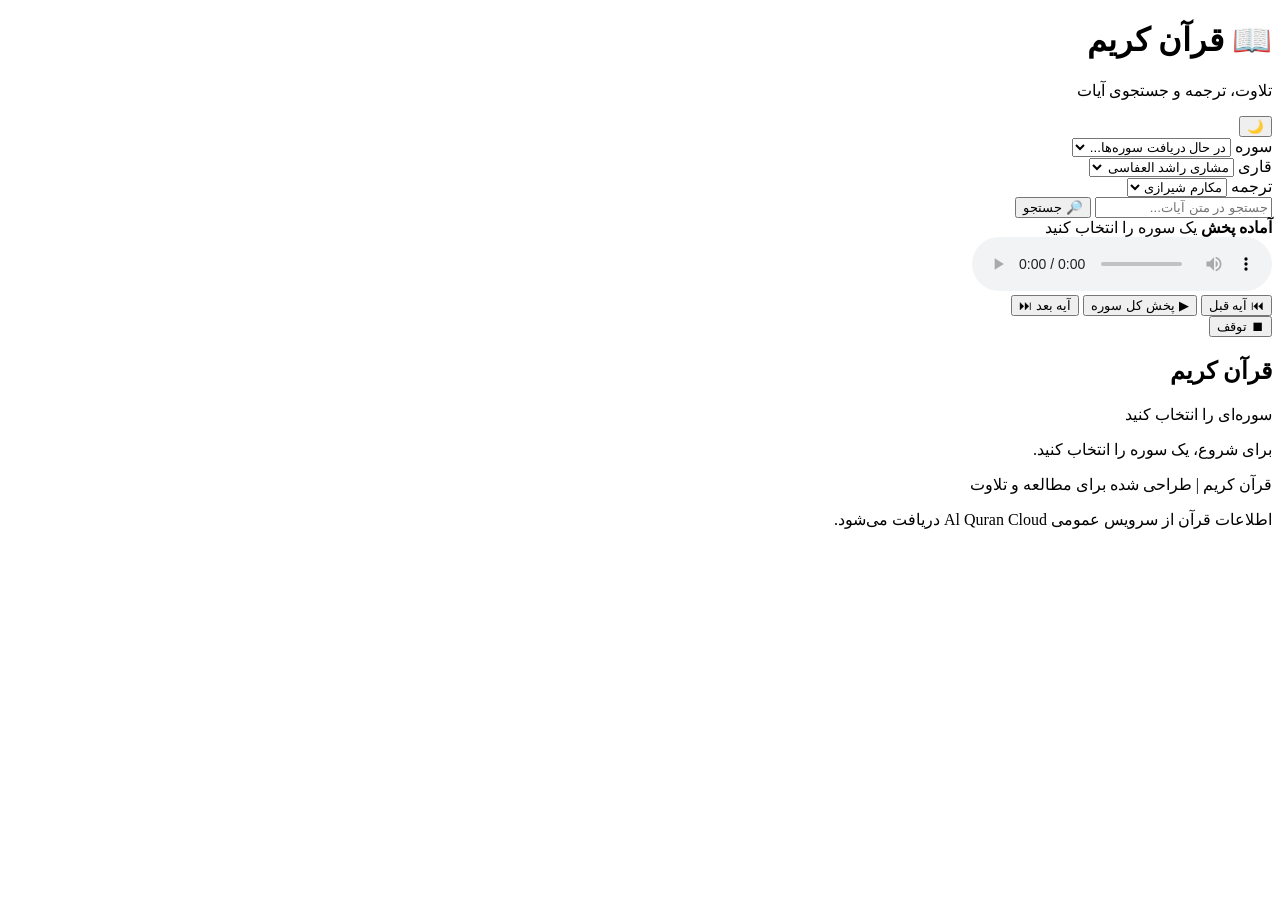
==== index.html @ 5c167fa2 "Update index.html" ====
<!DOCTYPE html>
<html lang="fa" dir="rtl">
<head>
    <meta charset="UTF-8">
    <meta name="viewport" content="width=device-width, initial-scale=1.0">

    <title>قرآن کریم | تلاوت و ترجمه</title>

    <link rel="stylesheet" href="style.css">
</head>

<body>

<header class="header">
    <div>
        <h1>📖 قرآن کریم</h1>
        <p>تلاوت، ترجمه و جستجوی آیات</p>
    </div>

    <button id="darkModeBtn" class="icon-btn">🌙</button>
</header>

<main class="container">

    <section class="controls">

        <div class="control">
            <label for="surahSelect">سوره</label>
            <select id="surahSelect">
                <option value="">در حال دریافت سوره‌ها...</option>
            </select>
        </div>

        <div class="control">
            <label for="reciterSelect">قاری</label>
            <select id="reciterSelect">

                <option value="ar.alafasy">
                    مشاری راشد العفاسی
                </option>

                <option value="ar.abdulbasitmurattal">
                    عبدالباسط عبدالصمد
                </option>

                <option value="ar.husary">
                    محمود خلیل الحصری
                </option>

                <option value="ar.minshawi">
                    محمد صدیق المنشاوی
                </option>

                <option value="ar.muhammadayyoub">
                    محمد ایوب
                </option>

                <option value="ar.mahermuaiqly">
                    ماهر المعيقلي
                </option>

                <option value="ar.saadsheqam">
                    سعد الغامدی
                </option>

                <option value="ar.abdurrahmaansudais">
                    عبدالرحمن السدیس
                </option>

                <option value="ar.yasserdossary">
                    یاسر الدوسری
                </option>

            </select>
        </div>

        <div class="control">
            <label for="translationSelect">ترجمه</label>

            <select id="translationSelect">

                <option value="fa.makarem">
                    مکارم شیرازی
                </option>

                <option value="fa.fooladvand">
                    فولادوند
                </option>

                <option value="fa.ansarian">
                    انصاریان
                </option>

                <option value="fa.ayati">
                    آیتی
                </option>

            </select>
        </div>

    </section>


    <section class="search-box">

        <input
            id="searchInput"
            type="search"
            placeholder="جستجو در متن آیات..."
        >

        <button id="searchBtn">
            🔎 جستجو
        </button>

    </section>


    <section class="player">

        <div class="player-info">
            <strong id="playerTitle">
                آماده پخش
            </strong>

            <span id="playerStatus">
                یک سوره را انتخاب کنید
            </span>
        </div>

        <audio id="audioPlayer" controls preload="none"></audio>

        <div class="player-buttons">

            <button id="prevBtn">
                ⏮ آیه قبل
            </button>

            <button id="playSurahBtn" class="main-btn">
                ▶ پخش کل سوره
            </button>

            <button id="nextBtn">
                آیه بعد ⏭
            </button>

        </div>

        <button id="stopBtn" class="stop-btn">
            ⏹ توقف
        </button>

    </section>


    <section class="surah-header">

        <h2 id="surahName">
            قرآن کریم
        </h2>

        <p id="surahInfo">
            سوره‌ای را انتخاب کنید
        </p>

    </section>


    <section id="ayahContainer" class="ayah-container">

        <div class="loading">
            برای شروع، یک سوره را انتخاب کنید.
        </div>

    </section>

</main>


<footer>

    <p>
        قرآن کریم | طراحی شده برای مطالعه و تلاوت
    </p>

    <p class="small">
        اطلاعات قرآن از سرویس عمومی Al Quran Cloud دریافت می‌شود.
    </p>

</footer>


<script src="script.js"></script>

</body>
</html>
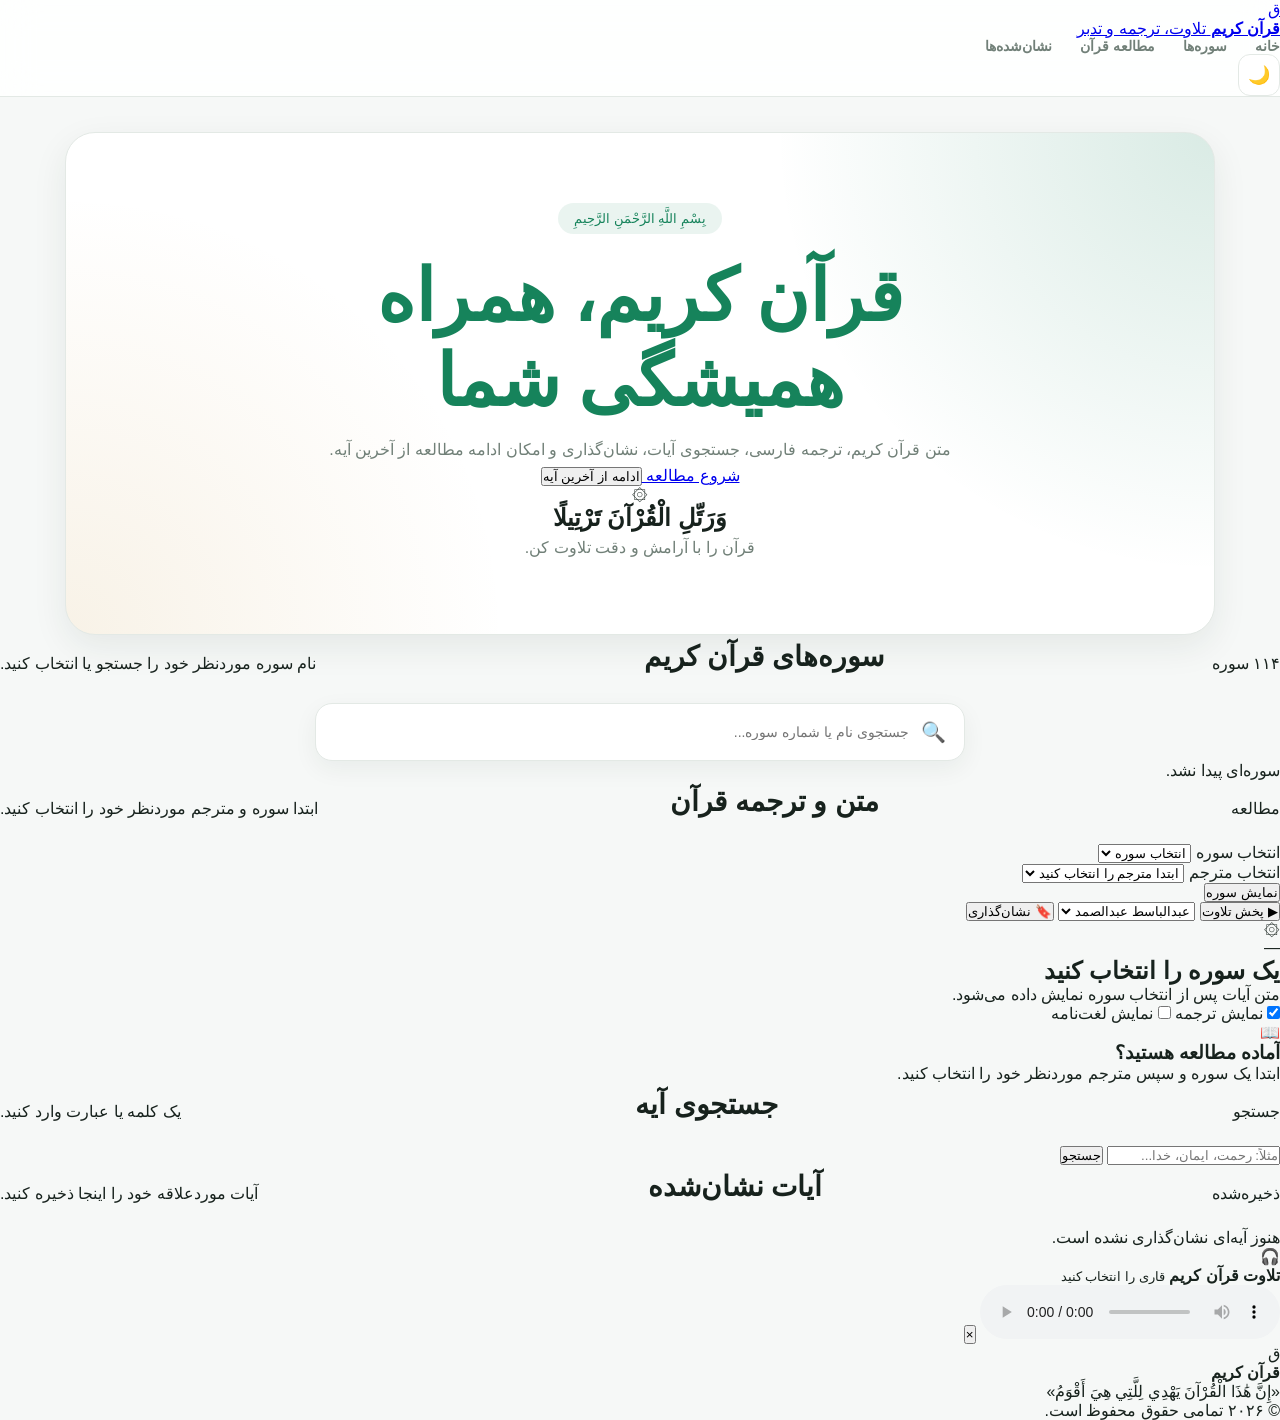
==== commit d45229d8: "Update index.html" ====
--- a/index.html
+++ b/index.html
@@ -4,193 +4,643 @@
     <meta charset="UTF-8">
     <meta name="viewport" content="width=device-width, initial-scale=1.0">
 
-    <title>قرآن کریم | تلاوت و ترجمه</title>
-
-    <link rel="stylesheet" href="style.css">
+    <title>قرآن کریم | محمد صادق</title>
+
+    <link rel="stylesheet" href="200.css">
 </head>
 
 <body>
 
-<header class="header">
-    <div>
-        <h1>📖 قرآن کریم</h1>
-        <p>تلاوت، ترجمه و جستجوی آیات</p>
+    <!-- هدر -->
+
+    <header class="header">
+
+        <a href="#" class="logo">
+            <div class="logo-icon">ق</div>
+
+            <div>
+                <strong>قرآن کریم</strong>
+                <span>تلاوت، ترجمه و تدبر</span>
+            </div>
+        </a>
+
+
+        <nav class="nav" id="navMenu">
+
+            <a href="#home">خانه</a>
+
+            <a href="#surahs">سوره‌ها</a>
+
+            <a href="#reader">مطالعه قرآن</a>
+
+            <a href="#bookmarks">نشان‌شده‌ها</a>
+
+        </nav>
+
+
+        <div class="header-actions">
+
+            <button
+                class="icon-button"
+                id="darkModeButton"
+                type="button"
+                aria-label="تغییر حالت شب">
+
+                🌙
+
+            </button>
+
+
+            <button
+                class="menu-button"
+                id="menuButton"
+                type="button"
+                aria-label="باز کردن منو">
+
+                ☰
+
+            </button>
+
+        </div>
+
+    </header>
+
+
+    <main>
+
+        <!-- صفحه اصلی -->
+
+        <section
+            class="hero"
+            id="home">
+
+            <div class="hero-content">
+
+                <span class="hero-badge">
+                    بِسْمِ اللَّهِ الرَّحْمَنِ الرَّحِيمِ
+                </span>
+
+
+                <h1>
+                    قرآن کریم،
+                    <span>
+                        همراه همیشگی شما
+                    </span>
+                </h1>
+
+
+                <p>
+                    متن قرآن کریم، ترجمه فارسی، جستجوی آیات،
+                    نشان‌گذاری و امکان ادامه مطالعه از آخرین آیه.
+                </p>
+
+
+                <div class="hero-buttons">
+
+                    <a
+                        href="#surahs"
+                        class="primary-button">
+
+                        شروع مطالعه
+
+                    </a>
+
+
+                    <button
+                        class="secondary-button"
+                        id="continueButton"
+                        type="button">
+
+                        ادامه از آخرین آیه
+
+                    </button>
+
+                </div>
+
+            </div>
+
+
+            <div class="hero-card">
+
+                <div class="hero-quran">
+
+                    <div class="quran-mark">
+                        ۞
+                    </div>
+
+                    <h2>
+                        وَرَتِّلِ الْقُرْآنَ تَرْتِيلًا
+                    </h2>
+
+                    <p>
+                        قرآن را با آرامش و دقت تلاوت کن.
+                    </p>
+
+                </div>
+
+            </div>
+
+        </section>
+
+
+        <!-- انتخاب سوره -->
+
+        <section
+            class="surahs-section"
+            id="surahs">
+
+            <div class="section-heading">
+
+                <span>
+                    ۱۱۴ سوره
+                </span>
+
+                <h2>
+                    سوره‌های قرآن کریم
+                </h2>
+
+                <p>
+                    نام سوره موردنظر خود را جستجو یا انتخاب کنید.
+                </p>
+
+            </div>
+
+
+            <!-- جستجوی سوره -->
+
+            <div class="search-box">
+
+                <span class="search-icon">
+                    🔍
+                </span>
+
+                <input
+                    id="surahSearch"
+                    type="search"
+                    placeholder="جستجوی نام یا شماره سوره...">
+
+            </div>
+
+
+            <!-- جدول سوره‌ها -->
+
+            <div
+                class="surah-grid"
+                id="surahGrid">
+
+            </div>
+
+
+            <p
+                class="no-result"
+                id="noSurahResult">
+
+                سوره‌ای پیدا نشد.
+
+            </p>
+
+        </section>
+
+
+        <!-- مطالعه قرآن -->
+
+        <section
+            class="reader-section"
+            id="reader">
+
+            <div class="section-heading">
+
+                <span>
+                    مطالعه
+                </span>
+
+                <h2>
+                    متن و ترجمه قرآن
+                </h2>
+
+                <p>
+                    ابتدا سوره و مترجم موردنظر خود را انتخاب کنید.
+                </p>
+
+            </div>
+
+
+            <!-- انتخاب سوره و مترجم -->
+
+            <div class="reader-controls">
+
+                <div class="control-group">
+
+                    <label for="surahSelect">
+
+                        انتخاب سوره
+
+                    </label>
+
+                    <select id="surahSelect">
+
+                        <option value="">
+
+                            انتخاب سوره
+
+                        </option>
+
+                    </select>
+
+                </div>
+
+
+                <div class="control-group">
+
+                    <label for="translatorSelect">
+
+                        انتخاب مترجم
+
+                    </label>
+
+                    <select id="translatorSelect">
+
+                        <option value="">
+
+                            ابتدا مترجم را انتخاب کنید
+
+                        </option>
+
+                        <option value="ansarian">
+
+                            حسین انصاریان
+
+                        </option>
+
+                        <option value="makarem">
+
+                            آیت‌الله مکارم شیرازی
+
+                        </option>
+
+                        <option value="fooladvand">
+
+                            محمدمهدی فولادوند
+
+                        </option>
+
+                        <option value="elahi">
+
+                            الهی قمشه‌ای
+
+                        </option>
+
+                    </select>
+
+                </div>
+
+
+                <button
+                    class="read-button"
+                    id="showSurahButton"
+                    type="button">
+
+                    نمایش سوره
+
+                </button>
+
+            </div>
+
+
+            <!-- ابزارهای سوره -->
+
+            <div
+                class="quran-tools"
+                id="quranTools">
+
+                <button
+                    id="playAudioButton"
+                    type="button">
+
+                    ▶ پخش تلاوت
+
+                </button>
+
+
+                <select
+                    id="reciterSelect">
+
+                    <option value="abdulbasit">
+
+                        عبدالباسط عبدالصمد
+
+                    </option>
+
+                    <option value="minshawi">
+
+                        محمد صدیق منشاوی
+
+                    </option>
+
+                    <option value="husary">
+
+                        محمود خلیل الحصری
+
+                    </option>
+
+                    <option value="sudais">
+
+                        عبدالرحمن السدیس
+
+                    </option>
+
+                </select>
+
+
+                <button
+                    id="bookmarkSurahButton"
+                    type="button">
+
+                    🔖 نشان‌گذاری
+
+                </button>
+
+            </div>
+
+
+            <!-- عنوان سوره -->
+
+            <div
+                class="surah-reader-header"
+                id="surahReaderHeader">
+
+                <div class="reader-decoration">
+                    ۞
+                </div>
+
+                <div>
+
+                    <span id="readerSurahNumber">
+
+                        —
+
+                    </span>
+
+                    <h2 id="readerSurahName">
+
+                        یک سوره را انتخاب کنید
+
+                    </h2>
+
+                    <p id="readerSurahInfo">
+
+                        متن آیات پس از انتخاب سوره نمایش داده می‌شود.
+
+                    </p>
+
+                </div>
+
+            </div>
+
+
+            <!-- انتخاب نمایش ترجمه -->
+
+            <div
+                class="translation-options"
+                id="translationOptions">
+
+                <label class="translation-toggle">
+
+                    <input
+                        type="checkbox"
+                        id="showTranslation"
+                        checked>
+
+                    <span>
+                        نمایش ترجمه
+                    </span>
+
+                </label>
+
+
+                <label class="translation-toggle">
+
+                    <input
+                        type="checkbox"
+                        id="showWordMeaning">
+
+                    <span>
+                        نمایش لغت‌نامه
+                    </span>
+
+                </label>
+
+            </div>
+
+
+            <!-- آیات -->
+
+            <div
+                class="ayah-list"
+                id="ayahList">
+
+                <div class="reader-empty">
+
+                    <div>
+                        📖
+                    </div>
+
+                    <h3>
+                        آماده مطالعه هستید؟
+                    </h3>
+
+                    <p>
+                        ابتدا یک سوره و سپس مترجم موردنظر خود را انتخاب کنید.
+                    </p>
+
+                </div>
+
+            </div>
+
+        </section>
+
+
+        <!-- جستجوی آیه -->
+
+        <section class="verse-search-section">
+
+            <div class="section-heading">
+
+                <span>
+                    جستجو
+                </span>
+
+                <h2>
+                    جستجوی آیه
+                </h2>
+
+                <p>
+                    یک کلمه یا عبارت وارد کنید.
+                </p>
+
+            </div>
+
+
+            <div class="verse-search-box">
+
+                <input
+                    id="verseSearch"
+                    type="search"
+                    placeholder="مثلاً: رحمت، ایمان، خدا...">
+
+
+                <button
+                    id="verseSearchButton"
+                    type="button">
+
+                    جستجو
+
+                </button>
+
+            </div>
+
+
+            <div
+                class="verse-results"
+                id="verseResults">
+
+            </div>
+
+        </section>
+
+
+        <!-- نشان‌شده‌ها -->
+
+        <section
+            class="bookmarks-section"
+            id="bookmarks">
+
+            <div class="section-heading">
+
+                <span>
+                    ذخیره‌شده
+                </span>
+
+                <h2>
+                    آیات نشان‌شده
+                </h2>
+
+                <p>
+                    آیات موردعلاقه خود را اینجا ذخیره کنید.
+                </p>
+
+            </div>
+
+
+            <div
+                class="bookmark-list"
+                id="bookmarkList">
+
+                <div class="empty-bookmark">
+
+                    هنوز آیه‌ای نشان‌گذاری نشده است.
+
+                </div>
+
+            </div>
+
+        </section>
+
+    </main>
+
+
+    <!-- پخش‌کننده صوت -->
+
+    <div
+        class="audio-player"
+        id="audioPlayer">
+
+        <div class="audio-info">
+
+            <span>
+                🎧
+            </span>
+
+            <div>
+
+                <strong id="audioSurahName">
+
+                    تلاوت قرآن کریم
+
+                </strong>
+
+                <small id="audioReciterName">
+
+                    قاری را انتخاب کنید
+
+                </small>
+
+            </div>
+
+        </div>
+
+
+        <audio
+            id="quranAudio"
+            controls>
+
+        </audio>
+
+
+        <button
+            id="closeAudioButton"
+            type="button"
+            aria-label="بستن پخش‌کننده">
+
+            ×
+
+        </button>
+
     </div>
 
-    <button id="darkModeBtn" class="icon-btn">🌙</button>
-</header>
-
-<main class="container">
-
-    <section class="controls">
-
-        <div class="control">
-            <label for="surahSelect">سوره</label>
-            <select id="surahSelect">
-                <option value="">در حال دریافت سوره‌ها...</option>
-            </select>
+
+    <!-- پیام -->
+
+    <div
+        class="toast"
+        id="toast">
+
+    </div>
+
+
+    <!-- فوتر -->
+
+    <footer>
+
+        <div class="footer-logo">
+
+            <div>
+                ق
+            </div>
+
+            <strong>
+                قرآن کریم
+            </strong>
+
         </div>
 
-        <div class="control">
-            <label for="reciterSelect">قاری</label>
-            <select id="reciterSelect">
-
-                <option value="ar.alafasy">
-                    مشاری راشد العفاسی
-                </option>
-
-                <option value="ar.abdulbasitmurattal">
-                    عبدالباسط عبدالصمد
-                </option>
-
-                <option value="ar.husary">
-                    محمود خلیل الحصری
-                </option>
-
-                <option value="ar.minshawi">
-                    محمد صدیق المنشاوی
-                </option>
-
-                <option value="ar.muhammadayyoub">
-                    محمد ایوب
-                </option>
-
-                <option value="ar.mahermuaiqly">
-                    ماهر المعيقلي
-                </option>
-
-                <option value="ar.saadsheqam">
-                    سعد الغامدی
-                </option>
-
-                <option value="ar.abdurrahmaansudais">
-                    عبدالرحمن السدیس
-                </option>
-
-                <option value="ar.yasserdossary">
-                    یاسر الدوسری
-                </option>
-
-            </select>
-        </div>
-
-        <div class="control">
-            <label for="translationSelect">ترجمه</label>
-
-            <select id="translationSelect">
-
-                <option value="fa.makarem">
-                    مکارم شیرازی
-                </option>
-
-                <option value="fa.fooladvand">
-                    فولادوند
-                </option>
-
-                <option value="fa.ansarian">
-                    انصاریان
-                </option>
-
-                <option value="fa.ayati">
-                    آیتی
-                </option>
-
-            </select>
-        </div>
-
-    </section>
-
-
-    <section class="search-box">
-
-        <input
-            id="searchInput"
-            type="search"
-            placeholder="جستجو در متن آیات..."
-        >
-
-        <button id="searchBtn">
-            🔎 جستجو
-        </button>
-
-    </section>
-
-
-    <section class="player">
-
-        <div class="player-info">
-            <strong id="playerTitle">
-                آماده پخش
-            </strong>
-
-            <span id="playerStatus">
-                یک سوره را انتخاب کنید
-            </span>
-        </div>
-
-        <audio id="audioPlayer" controls preload="none"></audio>
-
-        <div class="player-buttons">
-
-            <button id="prevBtn">
-                ⏮ آیه قبل
-            </button>
-
-            <button id="playSurahBtn" class="main-btn">
-                ▶ پخش کل سوره
-            </button>
-
-            <button id="nextBtn">
-                آیه بعد ⏭
-            </button>
-
-        </div>
-
-        <button id="stopBtn" class="stop-btn">
-            ⏹ توقف
-        </button>
-
-    </section>
-
-
-    <section class="surah-header">
-
-        <h2 id="surahName">
-            قرآن کریم
-        </h2>
-
-        <p id="surahInfo">
-            سوره‌ای را انتخاب کنید
+
+        <p>
+            «إِنَّ هَٰذَا الْقُرْآنَ يَهْدِي لِلَّتِي هِيَ أَقْوَمُ»
         </p>
 
-    </section>
-
-
-    <section id="ayahContainer" class="ayah-container">
-
-        <div class="loading">
-            برای شروع، یک سوره را انتخاب کنید.
-        </div>
-
-    </section>
-
-</main>
-
-
-<footer>
-
-    <p>
-        قرآن کریم | طراحی شده برای مطالعه و تلاوت
-    </p>
-
-    <p class="small">
-        اطلاعات قرآن از سرویس عمومی Al Quran Cloud دریافت می‌شود.
-    </p>
-
-</footer>
-
-
-<script src="script.js"></script>
+
+        <p class="copyright">
+
+            © ۲۰۲۶ تمامی حقوق محفوظ است.
+        </p>
+
+    </footer>
+
+
+    <!-- فایل JavaScript -->
+
+    <script src="201.js"></script>
 
 </body>
 </html>
--- a/200.css
+++ b/200.css
@@ -0,0 +1,1231 @@
+* {
+    margin: 0;
+    padding: 0;
+    box-sizing: border-box;
+}
+
+:root {
+    --primary: #16835b;
+    --primary-dark: #0f6245;
+    --gold: #c99b45;
+
+    --bg: #f6f8f7;
+    --card: #ffffff;
+
+    --text: #17221d;
+    --muted: #718078;
+
+    --border: #e3e9e5;
+
+    --shadow:
+        0 12px 35px rgba(20, 50, 35, 0.08);
+}
+
+body.dark {
+    --bg: #101714;
+    --card: #18211d;
+    --text: #edf5f0;
+    --muted: #a5b4ac;
+    --border: #29362f;
+
+    background: var(--bg);
+}
+
+
+/* ================= GENERAL ================= */
+
+html {
+    scroll-behavior: smooth;
+}
+
+body {
+    direction: rtl;
+
+    min-width: 0;
+
+    overflow-x: hidden;
+
+    font-family:
+        Vazirmatn,
+        Tahoma,
+        sans-serif;
+
+    color: var(--text);
+
+    background: var(--bg);
+
+    transition:
+        background 0.3s,
+        color 0.3s;
+}
+
+button,
+input,
+select {
+    font-family: inherit;
+}
+
+button {
+    cursor: pointer;
+}
+
+
+/* ================= HEADER ================= */
+
+.header {
+    position: sticky;
+
+    top: 0;
+
+    z-index: 1000;
+
+    background:
+        rgba(255, 255, 255, 0.88);
+
+    border-bottom:
+        1px solid var(--border);
+
+    backdrop-filter: blur(18px);
+}
+
+.dark .header {
+    background:
+        rgba(16, 23, 20, 0.9);
+}
+
+.header-inner {
+    width: min(1150px, 94%);
+
+    min-height: 72px;
+
+    margin: auto;
+
+    display: flex;
+
+    align-items: center;
+
+    justify-content: space-between;
+
+    gap: 20px;
+}
+
+.brand {
+    display: flex;
+
+    align-items: center;
+
+    gap: 10px;
+
+    text-decoration: none;
+
+    color: var(--text);
+}
+
+.brand-icon {
+    width: 45px;
+    height: 45px;
+
+    display: grid;
+
+    place-items: center;
+
+    color: white;
+
+    font-size: 23px;
+
+    border-radius: 14px;
+
+    background:
+        linear-gradient(
+            135deg,
+            var(--primary),
+            #27a878
+        );
+}
+
+.brand strong {
+    display: block;
+
+    font-size: 17px;
+}
+
+.brand small {
+    display: block;
+
+    margin-top: 2px;
+
+    color: var(--muted);
+
+    font-size: 11px;
+}
+
+.nav {
+    display: flex;
+
+    align-items: center;
+
+    gap: 28px;
+}
+
+.nav a {
+    color: var(--muted);
+
+    text-decoration: none;
+
+    font-size: 14px;
+
+    font-weight: 600;
+
+    transition: 0.2s;
+}
+
+.nav a:hover {
+    color: var(--primary);
+}
+
+.header-actions {
+    display: flex;
+
+    gap: 8px;
+}
+
+.icon-button,
+.menu-button {
+    width: 42px;
+    height: 42px;
+
+    border: 1px solid var(--border);
+
+    color: var(--text);
+
+    background: var(--card);
+
+    border-radius: 12px;
+
+    font-size: 18px;
+}
+
+.menu-button {
+    display: none;
+}
+
+
+/* ================= HERO ================= */
+
+.hero {
+    width: min(1150px, 94%);
+
+    margin: 35px auto 0;
+
+    padding: 70px 30px;
+
+    text-align: center;
+
+    border-radius: 30px;
+
+    background:
+        radial-gradient(
+            circle at top right,
+            rgba(22, 131, 91, 0.16),
+            transparent 35%
+        ),
+        radial-gradient(
+            circle at bottom left,
+            rgba(201, 155, 69, 0.13),
+            transparent 35%
+        ),
+        var(--card);
+
+    border: 1px solid var(--border);
+
+    box-shadow: var(--shadow);
+}
+
+.hero-content {
+    max-width: 750px;
+
+    margin: auto;
+}
+
+.hero-badge {
+    display: inline-block;
+
+    padding: 8px 16px;
+
+    color: var(--primary);
+
+    background:
+        rgba(22, 131, 91, 0.09);
+
+    border-radius: 30px;
+
+    font-size: 13px;
+}
+
+.hero h1 {
+    margin: 20px 0 10px;
+
+    font-family: Amiri, serif;
+
+    font-size: clamp(42px, 7vw, 72px);
+
+    color: var(--primary);
+}
+
+.hero p {
+    color: var(--muted);
+
+    line-height: 2;
+}
+
+
+/* ================= SEARCH ================= */
+
+.search-box {
+    max-width: 650px;
+
+    height: 58px;
+
+    margin: 30px auto 0;
+
+    padding: 0 18px;
+
+    display: flex;
+
+    align-items: center;
+
+    gap: 12px;
+
+    background: var(--card);
+
+    border: 1px solid var(--border);
+
+    border-radius: 17px;
+
+    box-shadow:
+        0 8px 25px rgba(20, 50, 35, 0.06);
+}
+
+.search-box span {
+    font-size: 20px;
+}
+
+.search-box input {
+    width: 100%;
+
+    border: 0;
+
+    outline: 0;
+
+    color: var(--text);
+
+    background: transparent;
+
+    font-size: 14px;
+}
+
+.quick-actions {
+    margin-top: 18px;
+
+    display: flex;
+
+    justify-content: center;
+
+    gap: 10px;
+
+    flex-wrap: wrap;
+}
+
+.quick-button {
+    padding: 11px 17px;
+
+    border: 1px solid var(--border);
+
+    color: var(--text);
+
+    background: var(--card);
+
+    border-radius: 12px;
+
+    font-weight: 600;
+}
+
+.quick-button.primary {
+    color: white;
+
+    border-color: var(--primary);
+
+    background: var(--primary);
+}
+
+
+/* ================= SECTIONS ================= */
+
+.section {
+    width: min(1150px, 94%);
+
+    margin: 70px auto;
+}
+
+.section-heading {
+    display: flex;
+
+    align-items: end;
+
+    justify-content: space-between;
+
+    gap: 20px;
+
+    margin-bottom: 25px;
+}
+
+.section-label {
+    display: inline-block;
+
+    color: var(--primary);
+
+    font-size: 12px;
+
+    font-weight: 800;
+}
+
+.section-heading h2 {
+    margin-top: 5px;
+
+    font-size: 28px;
+}
+
+.result-count {
+    color: var(--muted);
+
+    font-size: 13px;
+}
+
+
+/* ================= SURAH GRID ================= */
+
+.surah-grid {
+    display: grid;
+
+    grid-template-columns:
+        repeat(4, 1fr);
+
+    gap: 14px;
+}
+
+.surah-card {
+    min-width: 0;
+
+    padding: 18px;
+
+    display: flex;
+
+    align-items: center;
+
+    gap: 14px;
+
+    cursor: pointer;
+
+    background: var(--card);
+
+    border: 1px solid var(--border);
+
+    border-radius: 18px;
+
+    transition:
+        transform 0.2s,
+        box-shadow 0.2s,
+        border-color 0.2s;
+}
+
+.surah-card:hover {
+    transform: translateY(-4px);
+
+    border-color:
+        rgba(22, 131, 91, 0.35);
+
+    box-shadow: var(--shadow);
+}
+
+.surah-number {
+    width: 43px;
+    height: 43px;
+
+    flex-shrink: 0;
+
+    display: grid;
+
+    place-items: center;
+
+    color: var(--primary);
+
+    font-size: 13px;
+
+    font-weight: 800;
+
+    background:
+        rgba(22, 131, 91, 0.08);
+
+    border-radius: 12px;
+}
+
+.surah-card h3 {
+    font-family: Amiri, serif;
+
+    font-size: 20px;
+}
+
+.surah-card p {
+    margin-top: 2px;
+
+    color: var(--muted);
+
+    font-size: 11px;
+}
+
+
+/* ================= MODAL ================= */
+
+.modal {
+    position: fixed;
+
+    inset: 0;
+
+    z-index: 3000;
+
+    display: none;
+
+    padding: 20px;
+
+    overflow-y: auto;
+
+    background:
+        rgba(5, 15, 10, 0.65);
+
+    backdrop-filter: blur(5px);
+}
+
+.modal.active {
+    display: flex;
+
+    align-items: center;
+
+    justify-content: center;
+}
+
+.modal-box {
+    width: min(1000px, 100%);
+
+    max-height: 92vh;
+
+    overflow-y: auto;
+
+    position: relative;
+
+    padding: 30px;
+
+    background: var(--card);
+
+    border: 1px solid var(--border);
+
+    border-radius: 25px;
+
+    box-shadow:
+        0 30px 80px rgba(0, 0, 0, 0.25);
+}
+
+.close-button {
+    width: 40px;
+    height: 40px;
+
+    position: sticky;
+
+    top: 0;
+
+    z-index: 10;
+
+    float: left;
+
+    border: 0;
+
+    color: var(--text);
+
+    background:
+        rgba(128, 128, 128, 0.1);
+
+    border-radius: 50%;
+
+    font-size: 25px;
+}
+
+
+/* ================= SURAH HEADER ================= */
+
+.surah-header {
+    clear: both;
+
+    display: flex;
+
+    align-items: center;
+
+    justify-content: space-between;
+
+    gap: 20px;
+
+    padding-bottom: 25px;
+
+    border-bottom:
+        1px solid var(--border);
+}
+
+.surah-title {
+    display: flex;
+
+    align-items: center;
+
+    gap: 15px;
+}
+
+.surah-number-large {
+    width: 60px;
+    height: 60px;
+
+    display: grid;
+
+    place-items: center;
+
+    color: white;
+
+    background: var(--primary);
+
+    border-radius: 18px;
+
+    font-size: 18px;
+
+    font-weight: 800;
+}
+
+.surah-title h2 {
+    font-family: Amiri, serif;
+
+    font-size: 30px;
+}
+
+.surah-title p {
+    margin-top: 3px;
+
+    color: var(--muted);
+
+    font-size: 12px;
+}
+
+.surah-tools {
+    display: flex;
+
+    align-items: center;
+
+    gap: 8px;
+}
+
+.surah-tools select {
+    max-width: 190px;
+
+    padding: 11px;
+
+    color: var(--text);
+
+    background: var(--card);
+
+    border: 1px solid var(--border);
+
+    border-radius: 11px;
+
+    outline: 0;
+}
+
+.audio-button,
+.main-button {
+    padding: 11px 15px;
+
+    border: 0;
+
+    color: white;
+
+    background: var(--primary);
+
+    border-radius: 11px;
+
+    font-weight: 600;
+}
+
+
+/* ================= AYAH ================= */
+
+.ayah-container {
+    margin-top: 20px;
+}
+
+.ayah {
+    padding: 22px 0;
+
+    border-bottom:
+        1px solid var(--border);
+}
+
+.ayah:last-child {
+    border-bottom: 0;
+}
+
+.ayah-top {
+    display: flex;
+
+    align-items: center;
+
+    justify-content: space-between;
+
+    gap: 15px;
+}
+
+.ayah-number {
+    min-width: 34px;
+    height: 34px;
+
+    display: grid;
+
+    place-items: center;
+
+    color: var(--primary);
+
+    background:
+        rgba(22, 131, 91, 0.08);
+
+    border-radius: 50%;
+
+    font-size: 12px;
+
+    font-weight: 700;
+}
+
+.ayah-actions {
+    display: flex;
+
+    gap: 6px;
+}
+
+.ayah-action {
+    width: 34px;
+    height: 34px;
+
+    border: 1px solid var(--border);
+
+    color: var(--muted);
+
+    background: var(--card);
+
+    border-radius: 9px;
+
+    font-size: 15px;
+}
+
+.ayah-action.active {
+    color: var(--gold);
+}
+
+.ayah-text {
+    margin: 14px 0;
+
+    font-family: Amiri, serif;
+
+    font-size: 24px;
+
+    line-height: 2.3;
+
+    color: var(--text);
+}
+
+.translation {
+    margin-top: 10px;
+
+    padding: 12px 15px;
+
+    color: var(--muted);
+
+    background:
+        rgba(128, 128, 128, 0.06);
+
+    border-right:
+        3px solid var(--primary);
+
+    border-radius: 8px;
+
+    font-size: 14px;
+
+    line-height: 2;
+}
+
+
+/* ================= LOADING ================= */
+
+.loading {
+    padding: 60px;
+
+    text-align: center;
+
+    color: var(--muted);
+}
+
+.spinner {
+    width: 35px;
+    height: 35px;
+
+    margin: 0 auto 15px;
+
+    border: 3px solid var(--border);
+
+    border-top-color: var(--primary);
+
+    border-radius: 50%;
+
+    animation: spin 0.8s linear infinite;
+}
+
+@keyframes spin {
+    to {
+        transform: rotate(360deg);
+    }
+}
+
+
+/* ================= SEARCH MODAL ================= */
+
+.search-modal-box {
+    max-width: 850px;
+}
+
+.modal-title {
+    clear: both;
+
+    margin-bottom: 20px;
+}
+
+.modal-title h2 {
+    margin-top: 5px;
+}
+
+.modal-title p {
+    margin-top: 5px;
+
+    color: var(--muted);
+
+    font-size: 13px;
+}
+
+.ayah-search {
+    display: flex;
+
+    gap: 8px;
+}
+
+.ayah-search input {
+    flex: 1;
+
+    min-width: 0;
+
+    padding: 13px;
+
+    color: var(--text);
+
+    background: var(--card);
+
+    border: 1px solid var(--border);
+
+    border-radius: 12px;
+
+    outline: none;
+}
+
+.ayah-search button {
+    padding: 0 20px;
+
+    border: 0;
+
+    color: white;
+
+    background: var(--primary);
+
+    border-radius: 12px;
+}
+
+.search-result {
+    margin-top: 15px;
+
+    padding: 18px;
+
+    background:
+        rgba(128, 128, 128, 0.06);
+
+    border: 1px solid var(--border);
+
+    border-radius: 15px;
+}
+
+.search-result small {
+    color: var(--primary);
+
+    font-weight: 700;
+}
+
+.search-result p {
+    margin-top: 10px;
+
+    font-family: Amiri, serif;
+
+    font-size: 20px;
+
+    line-height: 2;
+}
+
+
+/* ================= BOOKMARK ================= */
+
+.bookmark-list {
+    display: grid;
+
+    grid-template-columns:
+        repeat(2, 1fr);
+
+    gap: 15px;
+}
+
+.bookmark-card {
+    padding: 18px;
+
+    cursor: pointer;
+
+    background: var(--card);
+
+    border: 1px solid var(--border);
+
+    border-radius: 15px;
+}
+
+.bookmark-card strong {
+    color: var(--primary);
+}
+
+.bookmark-card p {
+    margin-top: 8px;
+
+    font-family: Amiri, serif;
+
+    font-size: 19px;
+
+    line-height: 2;
+}
+
+.empty-bookmarks {
+    grid-column: 1 / -1;
+
+    padding: 40px;
+
+    text-align: center;
+
+    color: var(--muted);
+
+    background: var(--card);
+
+    border: 1px dashed var(--border);
+
+    border-radius: 15px;
+}
+
+
+/* ================= CONTINUE ================= */
+
+.small-modal {
+    max-width: 430px;
+
+    text-align: center;
+}
+
+.continue-icon {
+    width: 65px;
+    height: 65px;
+
+    margin: 15px auto;
+
+    display: grid;
+
+    place-items: center;
+
+    color: white;
+
+    background: var(--primary);
+
+    border-radius: 50%;
+}
+
+.small-modal p {
+    margin: 12px 0 22px;
+
+    color: var(--muted);
+
+    line-height: 2;
+}
+
+
+/* ================= NO RESULTS ================= */
+
+.no-results {
+    padding: 60px;
+
+    text-align: center;
+
+    color: var(--muted);
+}
+
+.no-results div {
+    font-size: 35px;
+}
+
+.no-results h3 {
+    margin: 10px 0;
+}
+
+.hidden {
+    display: none !important;
+}
+
+
+/* ================= TOAST ================= */
+
+.toast {
+    position: fixed;
+
+    right: 50%;
+
+    bottom: 25px;
+
+    z-index: 5000;
+
+    max-width: 90%;
+
+    padding: 12px 20px;
+
+    color: white;
+
+    background: #18211d;
+
+    border-radius: 12px;
+
+    transform:
+        translate(50%, 100px);
+
+    opacity: 0;
+
+    transition: 0.3s;
+}
+
+.toast.show {
+    transform:
+        translate(50%, 0);
+
+    opacity: 1;
+}
+
+
+/* ================= MOBILE ================= */
+
+@media (max-width: 900px) {
+
+    .surah-grid {
+        grid-template-columns:
+            repeat(3, 1fr);
+    }
+
+}
+
+@media (max-width: 700px) {
+
+    .header-inner {
+        min-height: 64px;
+    }
+
+    .nav {
+        display: none;
+
+        position: absolute;
+
+        top: 65px;
+
+        right: 3%;
+
+        left: 3%;
+
+        padding: 12px;
+
+        flex-direction: column;
+
+        gap: 3px;
+
+        background: var(--card);
+
+        border: 1px solid var(--border);
+
+        border-radius: 15px;
+
+        box-shadow: var(--shadow);
+    }
+
+    .nav.active {
+        display: flex;
+    }
+
+    .nav a {
+        padding: 12px;
+
+        text-align: center;
+    }
+
+    .menu-button {
+        display: block;
+    }
+
+    .hero {
+        margin-top: 15px;
+
+        padding: 45px 18px;
+
+        border-radius: 22px;
+    }
+
+    .section {
+        margin: 50px auto;
+    }
+
+    .surah-grid {
+        grid-template-columns:
+            repeat(2, 1fr);
+
+        gap: 10px;
+    }
+
+    .surah-card {
+        padding: 13px;
+
+        gap: 10px;
+    }
+
+    .surah-card h3 {
+        font-size: 18px;
+    }
+
+    .surah-header {
+        align-items: flex-start;
+
+        flex-direction: column;
+    }
+
+    .surah-tools {
+        width: 100%;
+
+        flex-wrap: wrap;
+    }
+
+    .surah-tools select {
+        flex: 1;
+
+        max-width: none;
+    }
+
+    .audio-button {
+        flex: 1;
+    }
+
+    .ayah-text {
+        font-size: 20px;
+
+        line-height: 2.25;
+    }
+
+    .bookmark-list {
+        grid-template-columns: 1fr;
+    }
+
+}
+
+@media (max-width: 430px) {
+
+    .header-inner,
+    .hero,
+    .section {
+        width: 94%;
+    }
+
+    .brand strong {
+        font-size: 15px;
+    }
+
+    .brand small {
+        font-size: 9px;
+    }
+
+    .hero h1 {
+        font-size: 45px;
+    }
+
+    .search-box {
+        height: 52px;
+    }
+
+    .surah-grid {
+        grid-template-columns:
+            repeat(2, 1fr);
+    }
+
+    .surah-card {
+        min-height: 72px;
+    }
+
+    .surah-number {
+        width: 36px;
+        height: 36px;
+    }
+
+    .surah-card h3 {
+        font-size: 16px;
+    }
+
+    .surah-card p {
+        font-size: 9px;
+    }
+
+    .modal {
+        padding: 8px;
+    }
+
+    .modal-box {
+        padding: 18px;
+
+        max-height: 95vh;
+
+        border-radius: 18px;
+    }
+
+    .ayah-text {
+        font-size: 19px;
+    }
+
+    .translation {
+        font-size: 13px;
+    }
+
+    .ayah-search {
+        flex-direction: column;
+    }
+
+    .ayah-search button {
+        padding: 12px;
+    }
+
+}
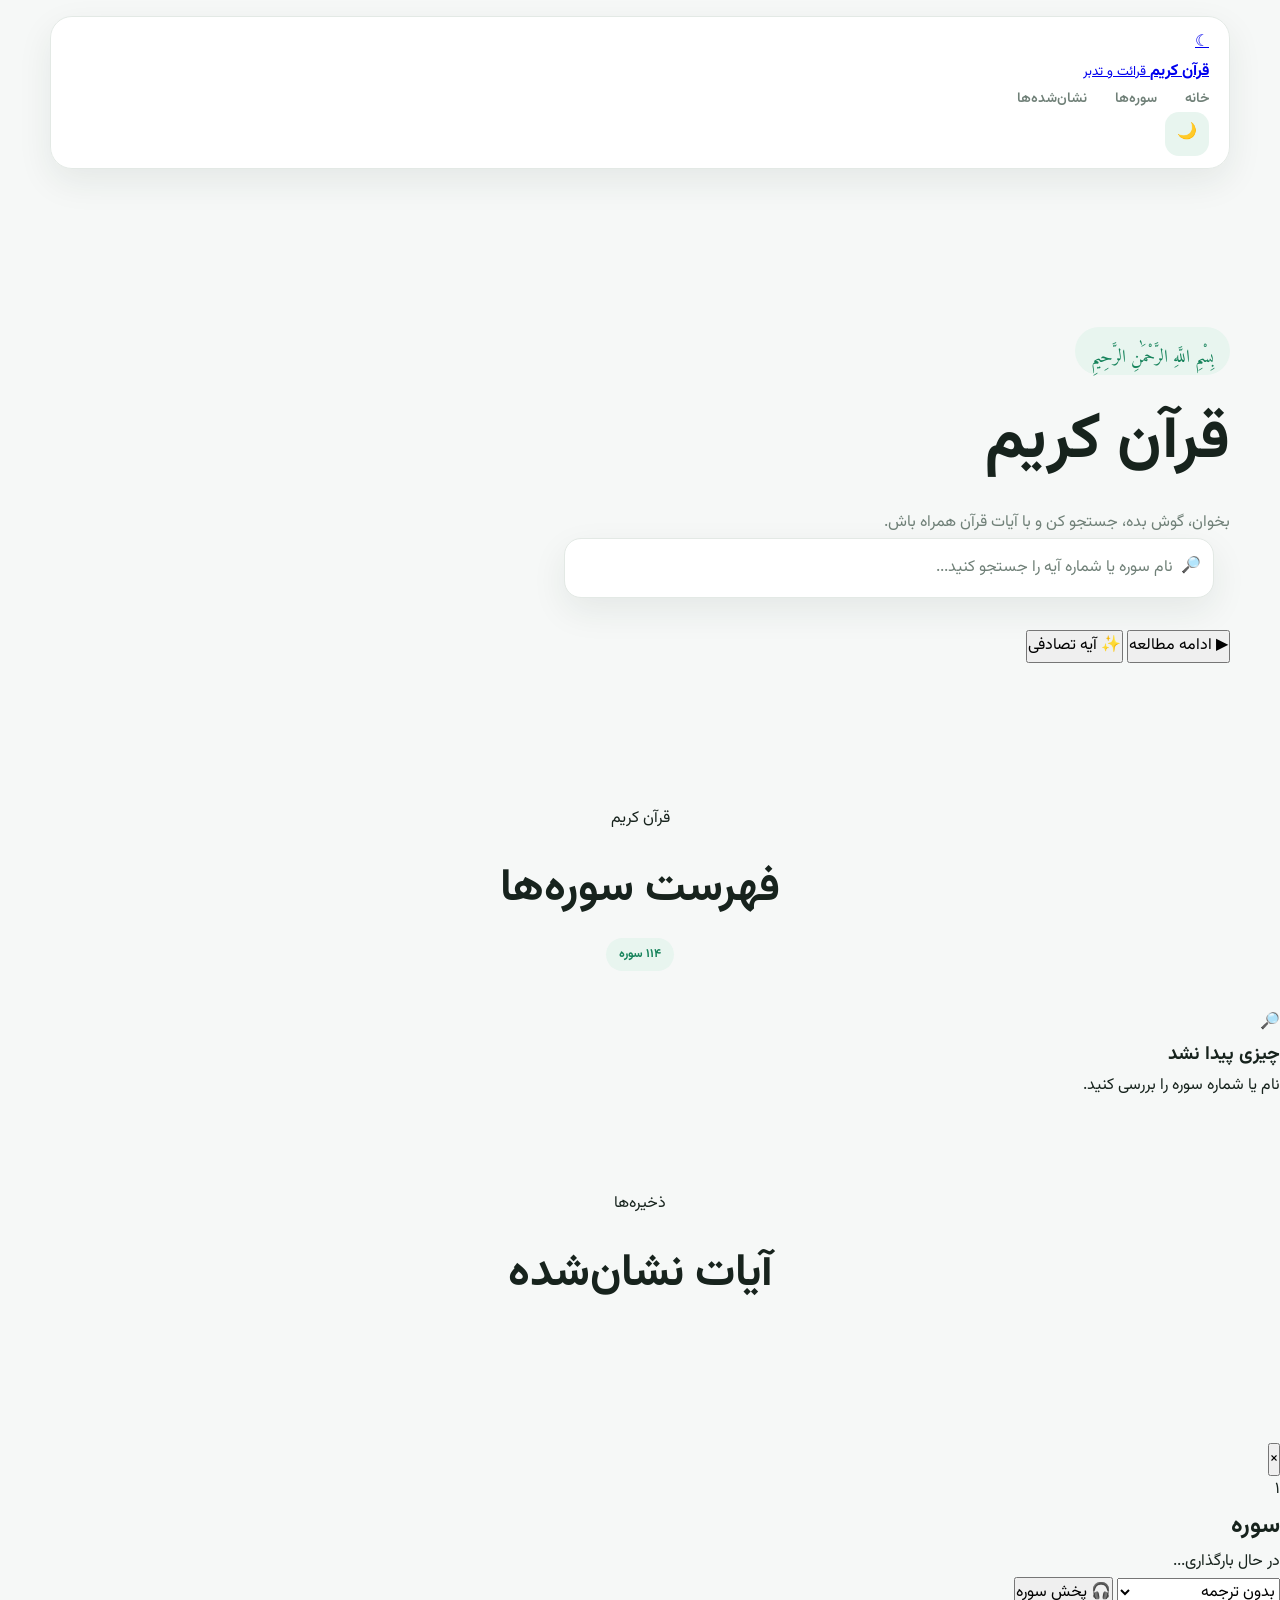
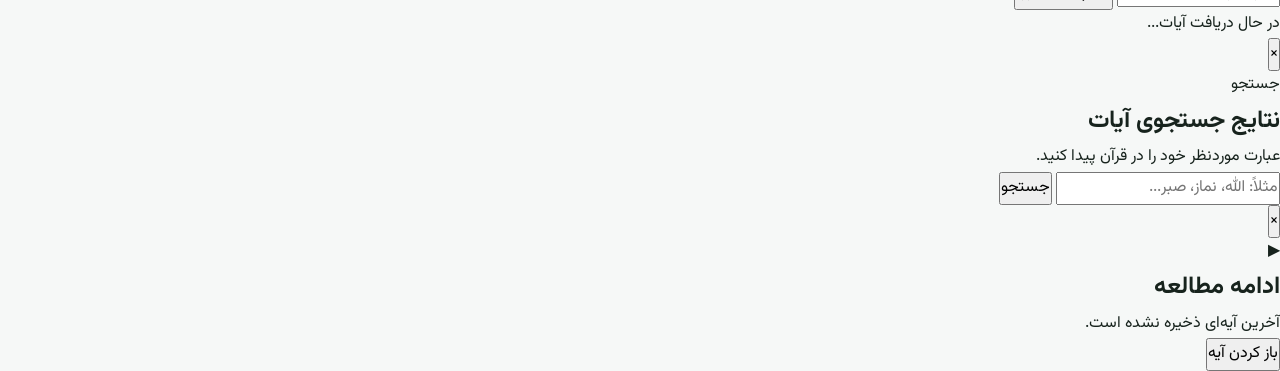
==== commit 724a764b: "Update index.html" ====
--- a/index.html
+++ b/index.html
@@ -1,38 +1,45 @@
 <!DOCTYPE html>
 <html lang="fa" dir="rtl">
+
 <head>
     <meta charset="UTF-8">
     <meta name="viewport" content="width=device-width, initial-scale=1.0">
 
-    <title>قرآن کریم | محمد صادق</title>
+    <title>قرآن کریم | تلاوت، ترجمه و جستجو</title>
+
+    <meta
+        name="description"
+        content="قرآن کریم با امکان جستجوی سوره و آیه، ترجمه، صوت قاری، نشانه‌گذاری و ادامه مطالعه."
+    >
 
     <link rel="stylesheet" href="200.css">
+
+    <link
+        href="https://fonts.googleapis.com/css2?family=Amiri:wght@400;700&family=Vazirmatn:wght@400;500;600;700;800&display=swap"
+        rel="stylesheet"
+    >
 </head>
 
 <body>
 
-    <!-- هدر -->
-
-    <header class="header">
-
-        <a href="#" class="logo">
-            <div class="logo-icon">ق</div>
+<header class="header">
+
+    <div class="header-inner">
+
+        <a href="#" class="brand">
+            <span class="brand-icon">☾</span>
 
             <div>
                 <strong>قرآن کریم</strong>
-                <span>تلاوت، ترجمه و تدبر</span>
+                <small>قرائت و تدبر</small>
             </div>
         </a>
 
 
-        <nav class="nav" id="navMenu">
+        <nav class="nav">
 
             <a href="#home">خانه</a>
-
             <a href="#surahs">سوره‌ها</a>
-
-            <a href="#reader">مطالعه قرآن</a>
-
             <a href="#bookmarks">نشان‌شده‌ها</a>
 
         </nav>
@@ -41,8 +48,8 @@
         <div class="header-actions">
 
             <button
+                id="themeButton"
                 class="icon-button"
-                id="darkModeButton"
                 type="button"
                 aria-label="تغییر حالت شب">
 
@@ -50,12 +57,11 @@
 
             </button>
 
-
             <button
+                id="menuButton"
                 class="menu-button"
-                id="menuButton"
                 type="button"
-                aria-label="باز کردن منو">
+                aria-label="منو">
 
                 ☰
 
@@ -63,584 +69,387 @@
 
         </div>
 
-    </header>
-
-
-    <main>
-
-        <!-- صفحه اصلی -->
-
-        <section
-            class="hero"
-            id="home">
-
-            <div class="hero-content">
-
-                <span class="hero-badge">
-                    بِسْمِ اللَّهِ الرَّحْمَنِ الرَّحِيمِ
+    </div>
+
+</header>
+
+
+<main>
+
+<!-- ================= HERO ================= -->
+
+<section class="hero" id="home">
+
+    <div class="hero-content">
+
+        <span class="hero-badge">
+            بِسْمِ اللَّهِ الرَّحْمَٰنِ الرَّحِيمِ
+        </span>
+
+        <h1>
+            قرآن کریم
+        </h1>
+
+        <p>
+            بخوان، گوش بده، جستجو کن و با آیات قرآن همراه باش.
+        </p>
+
+
+        <div class="search-box">
+
+            <span>🔎</span>
+
+            <input
+                id="searchInput"
+                type="search"
+                placeholder="نام سوره یا شماره آیه را جستجو کنید..."
+                autocomplete="off"
+            >
+
+        </div>
+
+
+        <div class="quick-actions">
+
+            <button
+                id="continueButton"
+                class="quick-button primary"
+                type="button">
+
+                ▶ ادامه مطالعه
+
+            </button>
+
+            <button
+                id="randomButton"
+                class="quick-button"
+                type="button">
+
+                ✨ آیه تصادفی
+
+            </button>
+
+        </div>
+
+    </div>
+
+</section>
+
+
+<!-- ================= SURAH LIST ================= -->
+
+<section
+    class="section"
+    id="surahs">
+
+    <div class="section-heading">
+
+        <div>
+
+            <span class="section-label">
+                قرآن کریم
+            </span>
+
+            <h2>
+                فهرست سوره‌ها
+            </h2>
+
+        </div>
+
+        <span
+            id="surahCount"
+            class="result-count">
+            ۱۱۴ سوره
+        </span>
+
+    </div>
+
+
+    <div
+        id="surahGrid"
+        class="surah-grid">
+
+    </div>
+
+
+    <div
+        id="noResults"
+        class="no-results hidden">
+
+        <div>🔎</div>
+
+        <h3>
+            چیزی پیدا نشد
+        </h3>
+
+        <p>
+            نام یا شماره سوره را بررسی کنید.
+        </p>
+
+    </div>
+
+</section>
+
+
+<!-- ================= BOOKMARKS ================= -->
+
+<section
+    class="section bookmarks-section"
+    id="bookmarks">
+
+    <div class="section-heading">
+
+        <div>
+
+            <span class="section-label">
+                ذخیره‌ها
+            </span>
+
+            <h2>
+                آیات نشان‌شده
+            </h2>
+
+        </div>
+
+    </div>
+
+
+    <div
+        id="bookmarkList"
+        class="bookmark-list">
+
+    </div>
+
+</section>
+
+
+</main>
+
+
+<!-- ================= SURAH MODAL ================= -->
+
+<div
+    id="surahModal"
+    class="modal">
+
+    <div class="modal-box surah-modal-box">
+
+        <button
+            id="closeSurah"
+            class="close-button"
+            type="button">
+
+            ×
+
+        </button>
+
+
+        <div class="surah-header">
+
+            <div class="surah-title">
+
+                <span
+                    id="modalSurahNumber"
+                    class="surah-number-large">
+                    ۱
                 </span>
 
-
-                <h1>
-                    قرآن کریم،
-                    <span>
-                        همراه همیشگی شما
-                    </span>
-                </h1>
-
-
-                <p>
-                    متن قرآن کریم، ترجمه فارسی، جستجوی آیات،
-                    نشان‌گذاری و امکان ادامه مطالعه از آخرین آیه.
-                </p>
-
-
-                <div class="hero-buttons">
-
-                    <a
-                        href="#surahs"
-                        class="primary-button">
-
-                        شروع مطالعه
-
-                    </a>
-
-
-                    <button
-                        class="secondary-button"
-                        id="continueButton"
-                        type="button">
-
-                        ادامه از آخرین آیه
-
-                    </button>
+                <div>
+
+                    <h2 id="modalSurahName">
+                        سوره
+                    </h2>
+
+                    <p id="modalSurahInfo">
+                        در حال بارگذاری...
+                    </p>
 
                 </div>
 
             </div>
 
 
-            <div class="hero-card">
-
-                <div class="hero-quran">
-
-                    <div class="quran-mark">
-                        ۞
-                    </div>
-
-                    <h2>
-                        وَرَتِّلِ الْقُرْآنَ تَرْتِيلًا
-                    </h2>
-
-                    <p>
-                        قرآن را با آرامش و دقت تلاوت کن.
-                    </p>
-
-                </div>
+            <div class="surah-tools">
+
+                <select
+                    id="translationSelect"
+                    aria-label="انتخاب مترجم">
+
+                    <option value="">
+                        بدون ترجمه
+                    </option>
+
+                    <option value="fa.makarem">
+                        ترجمه مکارم شیرازی
+                    </option>
+
+                    <option value="fa.ansarian">
+                        ترجمه حسین انصاریان
+                    </option>
+
+                </select>
+
+
+                <button
+                    id="surahAudioButton"
+                    class="audio-button"
+                    type="button">
+
+                    🎧 پخش سوره
+
+                </button>
 
             </div>
 
-        </section>
-
-
-        <!-- انتخاب سوره -->
-
-        <section
-            class="surahs-section"
-            id="surahs">
-
-            <div class="section-heading">
-
-                <span>
-                    ۱۱۴ سوره
-                </span>
-
-                <h2>
-                    سوره‌های قرآن کریم
-                </h2>
-
-                <p>
-                    نام سوره موردنظر خود را جستجو یا انتخاب کنید.
-                </p>
-
-            </div>
-
-
-            <!-- جستجوی سوره -->
-
-            <div class="search-box">
-
-                <span class="search-icon">
-                    🔍
-                </span>
-
-                <input
-                    id="surahSearch"
-                    type="search"
-                    placeholder="جستجوی نام یا شماره سوره...">
-
-            </div>
-
-
-            <!-- جدول سوره‌ها -->
-
-            <div
-                class="surah-grid"
-                id="surahGrid">
-
-            </div>
-
-
-            <p
-                class="no-result"
-                id="noSurahResult">
-
-                سوره‌ای پیدا نشد.
-
+        </div>
+
+
+        <div
+            id="surahLoading"
+            class="loading">
+
+            <div class="spinner"></div>
+
+            <p>
+                در حال دریافت آیات...
             </p>
 
-        </section>
-
-
-        <!-- مطالعه قرآن -->
-
-        <section
-            class="reader-section"
-            id="reader">
-
-            <div class="section-heading">
-
-                <span>
-                    مطالعه
-                </span>
-
-                <h2>
-                    متن و ترجمه قرآن
-                </h2>
-
-                <p>
-                    ابتدا سوره و مترجم موردنظر خود را انتخاب کنید.
-                </p>
-
-            </div>
-
-
-            <!-- انتخاب سوره و مترجم -->
-
-            <div class="reader-controls">
-
-                <div class="control-group">
-
-                    <label for="surahSelect">
-
-                        انتخاب سوره
-
-                    </label>
-
-                    <select id="surahSelect">
-
-                        <option value="">
-
-                            انتخاب سوره
-
-                        </option>
-
-                    </select>
-
-                </div>
-
-
-                <div class="control-group">
-
-                    <label for="translatorSelect">
-
-                        انتخاب مترجم
-
-                    </label>
-
-                    <select id="translatorSelect">
-
-                        <option value="">
-
-                            ابتدا مترجم را انتخاب کنید
-
-                        </option>
-
-                        <option value="ansarian">
-
-                            حسین انصاریان
-
-                        </option>
-
-                        <option value="makarem">
-
-                            آیت‌الله مکارم شیرازی
-
-                        </option>
-
-                        <option value="fooladvand">
-
-                            محمدمهدی فولادوند
-
-                        </option>
-
-                        <option value="elahi">
-
-                            الهی قمشه‌ای
-
-                        </option>
-
-                    </select>
-
-                </div>
-
-
-                <button
-                    class="read-button"
-                    id="showSurahButton"
-                    type="button">
-
-                    نمایش سوره
-
-                </button>
-
-            </div>
-
-
-            <!-- ابزارهای سوره -->
-
-            <div
-                class="quran-tools"
-                id="quranTools">
-
-                <button
-                    id="playAudioButton"
-                    type="button">
-
-                    ▶ پخش تلاوت
-
-                </button>
-
-
-                <select
-                    id="reciterSelect">
-
-                    <option value="abdulbasit">
-
-                        عبدالباسط عبدالصمد
-
-                    </option>
-
-                    <option value="minshawi">
-
-                        محمد صدیق منشاوی
-
-                    </option>
-
-                    <option value="husary">
-
-                        محمود خلیل الحصری
-
-                    </option>
-
-                    <option value="sudais">
-
-                        عبدالرحمن السدیس
-
-                    </option>
-
-                </select>
-
-
-                <button
-                    id="bookmarkSurahButton"
-                    type="button">
-
-                    🔖 نشان‌گذاری
-
-                </button>
-
-            </div>
-
-
-            <!-- عنوان سوره -->
-
-            <div
-                class="surah-reader-header"
-                id="surahReaderHeader">
-
-                <div class="reader-decoration">
-                    ۞
-                </div>
-
-                <div>
-
-                    <span id="readerSurahNumber">
-
-                        —
-
-                    </span>
-
-                    <h2 id="readerSurahName">
-
-                        یک سوره را انتخاب کنید
-
-                    </h2>
-
-                    <p id="readerSurahInfo">
-
-                        متن آیات پس از انتخاب سوره نمایش داده می‌شود.
-
-                    </p>
-
-                </div>
-
-            </div>
-
-
-            <!-- انتخاب نمایش ترجمه -->
-
-            <div
-                class="translation-options"
-                id="translationOptions">
-
-                <label class="translation-toggle">
-
-                    <input
-                        type="checkbox"
-                        id="showTranslation"
-                        checked>
-
-                    <span>
-                        نمایش ترجمه
-                    </span>
-
-                </label>
-
-
-                <label class="translation-toggle">
-
-                    <input
-                        type="checkbox"
-                        id="showWordMeaning">
-
-                    <span>
-                        نمایش لغت‌نامه
-                    </span>
-
-                </label>
-
-            </div>
-
-
-            <!-- آیات -->
-
-            <div
-                class="ayah-list"
-                id="ayahList">
-
-                <div class="reader-empty">
-
-                    <div>
-                        📖
-                    </div>
-
-                    <h3>
-                        آماده مطالعه هستید؟
-                    </h3>
-
-                    <p>
-                        ابتدا یک سوره و سپس مترجم موردنظر خود را انتخاب کنید.
-                    </p>
-
-                </div>
-
-            </div>
-
-        </section>
-
-
-        <!-- جستجوی آیه -->
-
-        <section class="verse-search-section">
-
-            <div class="section-heading">
-
-                <span>
-                    جستجو
-                </span>
-
-                <h2>
-                    جستجوی آیه
-                </h2>
-
-                <p>
-                    یک کلمه یا عبارت وارد کنید.
-                </p>
-
-            </div>
-
-
-            <div class="verse-search-box">
-
-                <input
-                    id="verseSearch"
-                    type="search"
-                    placeholder="مثلاً: رحمت، ایمان، خدا...">
-
-
-                <button
-                    id="verseSearchButton"
-                    type="button">
-
-                    جستجو
-
-                </button>
-
-            </div>
-
-
-            <div
-                class="verse-results"
-                id="verseResults">
-
-            </div>
-
-        </section>
-
-
-        <!-- نشان‌شده‌ها -->
-
-        <section
-            class="bookmarks-section"
-            id="bookmarks">
-
-            <div class="section-heading">
-
-                <span>
-                    ذخیره‌شده
-                </span>
-
-                <h2>
-                    آیات نشان‌شده
-                </h2>
-
-                <p>
-                    آیات موردعلاقه خود را اینجا ذخیره کنید.
-                </p>
-
-            </div>
-
-
-            <div
-                class="bookmark-list"
-                id="bookmarkList">
-
-                <div class="empty-bookmark">
-
-                    هنوز آیه‌ای نشان‌گذاری نشده است.
-
-                </div>
-
-            </div>
-
-        </section>
-
-    </main>
-
-
-    <!-- پخش‌کننده صوت -->
-
-    <div
-        class="audio-player"
-        id="audioPlayer">
-
-        <div class="audio-info">
-
-            <span>
-                🎧
+        </div>
+
+
+        <div
+            id="ayahContainer"
+            class="ayah-container">
+
+        </div>
+
+    </div>
+
+</div>
+
+
+<!-- ================= AYAH SEARCH MODAL ================= -->
+
+<div
+    id="searchModal"
+    class="modal">
+
+    <div class="modal-box search-modal-box">
+
+        <button
+            id="closeSearch"
+            class="close-button"
+            type="button">
+
+            ×
+
+        </button>
+
+
+        <div class="modal-title">
+
+            <span class="section-label">
+                جستجو
             </span>
 
-            <div>
-
-                <strong id="audioSurahName">
-
-                    تلاوت قرآن کریم
-
-                </strong>
-
-                <small id="audioReciterName">
-
-                    قاری را انتخاب کنید
-
-                </small>
-
-            </div>
-
-        </div>
-
-
-        <audio
-            id="quranAudio"
-            controls>
-
-        </audio>
-
+            <h2>
+                نتایج جستجوی آیات
+            </h2>
+
+            <p>
+                عبارت موردنظر خود را در قرآن پیدا کنید.
+            </p>
+
+        </div>
+
+
+        <div class="ayah-search">
+
+            <input
+                id="ayahSearchInput"
+                type="search"
+                placeholder="مثلاً: الله، نماز، صبر..."
+            >
+
+            <button
+                id="ayahSearchButton"
+                type="button">
+
+                جستجو
+
+            </button>
+
+        </div>
+
+
+        <div
+            id="searchResults"
+            class="search-results">
+
+        </div>
+
+    </div>
+
+</div>
+
+
+<!-- ================= CONTINUE MODAL ================= -->
+
+<div
+    id="continueModal"
+    class="modal">
+
+    <div class="modal-box small-modal">
 
         <button
-            id="closeAudioButton"
-            type="button"
-            aria-label="بستن پخش‌کننده">
+            id="closeContinue"
+            class="close-button"
+            type="button">
 
             ×
 
         </button>
 
-    </div>
-
-
-    <!-- پیام -->
-
-    <div
-        class="toast"
-        id="toast">
-
-    </div>
-
-
-    <!-- فوتر -->
-
-    <footer>
-
-        <div class="footer-logo">
-
-            <div>
-                ق
-            </div>
-
-            <strong>
-                قرآن کریم
-            </strong>
-
-        </div>
-
-
-        <p>
-            «إِنَّ هَٰذَا الْقُرْآنَ يَهْدِي لِلَّتِي هِيَ أَقْوَمُ»
+
+        <div class="continue-icon">
+            ▶
+        </div>
+
+
+        <h2>
+            ادامه مطالعه
+        </h2>
+
+
+        <p id="continueText">
+            آخرین آیه‌ای ذخیره نشده است.
         </p>
 
 
-        <p class="copyright">
-
-            © ۲۰۲۶ تمامی حقوق محفوظ است.
-        </p>
-
-    </footer>
-
-
-    <!-- فایل JavaScript -->
-
-    <script src="201.js"></script>
+        <button
+            id="openContinue"
+            class="main-button"
+            type="button">
+
+            باز کردن آیه
+
+        </button>
+
+    </div>
+
+</div>
+
+
+<!-- ================= TOAST ================= -->
+
+<div
+    id="toast"
+    class="toast">
+
+</div>
+
+
+<script src="201.js"></script>
 
 </body>
 </html>
--- a/200.css
+++ b/200.css
@@ -1,169 +1,153 @@
+@import url("https://fonts.googleapis.com/css2?family=Amiri+Quran&family=Vazirmatn:wght@400;500;600;700;800&display=swap");
+
+:root {
+    --primary: #16835b;
+    --primary-dark: #0f6245;
+    --primary-light: #e8f5ef;
+    --gold: #c99745;
+
+    --bg: #f6f8f7;
+    --card: #ffffff;
+    --text: #17231d;
+    --muted: #708078;
+    --border: #e3e9e5;
+
+    --shadow: 0 13px 35px rgba(20, 50, 35, 0.08);
+}
+
 * {
     margin: 0;
     padding: 0;
     box-sizing: border-box;
 }
 
-:root {
-    --primary: #16835b;
-    --primary-dark: #0f6245;
-    --gold: #c99b45;
-
-    --bg: #f6f8f7;
-    --card: #ffffff;
-
-    --text: #17221d;
-    --muted: #718078;
-
-    --border: #e3e9e5;
-
-    --shadow:
-        0 12px 35px rgba(20, 50, 35, 0.08);
-}
-
-body.dark {
-    --bg: #101714;
-    --card: #18211d;
-    --text: #edf5f0;
-    --muted: #a5b4ac;
-    --border: #29362f;
-
-    background: var(--bg);
-}
-
-
-/* ================= GENERAL ================= */
-
 html {
     scroll-behavior: smooth;
 }
 
 body {
+    min-width: 320px;
+    overflow-x: hidden;
+
     direction: rtl;
-
-    min-width: 0;
-
-    overflow-x: hidden;
-
-    font-family:
-        Vazirmatn,
-        Tahoma,
-        sans-serif;
+    font-family: Vazirmatn, Tahoma, sans-serif;
 
     color: var(--text);
-
     background: var(--bg);
+
+    line-height: 1.8;
 
     transition:
         background 0.3s,
         color 0.3s;
 }
 
+body.dark {
+    --bg: #101814;
+    --card: #18231d;
+    --text: #eef7f0;
+    --muted: #a8b6ae;
+    --border: #29382f;
+
+    --primary-light: #173c2d;
+
+    --shadow: 0 13px 35px rgba(0, 0, 0, 0.25);
+}
+
 button,
 input,
 select {
-    font-family: inherit;
-}
-
-button {
-    cursor: pointer;
-}
-
+    font: inherit;
+}
 
 /* ================= HEADER ================= */
 
 .header {
+    width: min(1180px, 94%);
+
+    min-height: 76px;
+
+    margin: 16px auto;
+
+    padding: 12px 20px;
+
+    display: flex;
+    align-items: center;
+    justify-content: space-between;
+    gap: 20px;
+
     position: sticky;
-
-    top: 0;
+    top: 10px;
 
     z-index: 1000;
 
-    background:
-        rgba(255, 255, 255, 0.88);
-
-    border-bottom:
-        1px solid var(--border);
-
-    backdrop-filter: blur(18px);
-}
-
-.dark .header {
-    background:
-        rgba(16, 23, 20, 0.9);
-}
-
-.header-inner {
-    width: min(1150px, 94%);
-
-    min-height: 72px;
-
-    margin: auto;
-
+    background: color-mix(
+        in srgb,
+        var(--card) 92%,
+        transparent
+    );
+
+    backdrop-filter: blur(16px);
+
+    border: 1px solid var(--border);
+
+    border-radius: 22px;
+
+    box-shadow: var(--shadow);
+}
+
+.logo {
     display: flex;
-
-    align-items: center;
-
-    justify-content: space-between;
-
-    gap: 20px;
-}
-
-.brand {
-    display: flex;
-
-    align-items: center;
-
+    align-items: center;
     gap: 10px;
 
     text-decoration: none;
-
     color: var(--text);
 }
 
-.brand-icon {
-    width: 45px;
-    height: 45px;
+.logo-icon {
+    width: 46px;
+    height: 46px;
 
     display: grid;
-
     place-items: center;
 
+    flex-shrink: 0;
+
     color: white;
 
-    font-size: 23px;
-
-    border-radius: 14px;
+    font-family: "Amiri Quran", serif;
+    font-size: 27px;
 
     background:
         linear-gradient(
             135deg,
             var(--primary),
-            #27a878
+            #22a06b
         );
-}
-
-.brand strong {
+
+    border-radius: 15px;
+}
+
+.logo strong {
     display: block;
 
     font-size: 17px;
 }
 
-.brand small {
+.logo span {
     display: block;
 
-    margin-top: 2px;
+    margin-top: -2px;
 
     color: var(--muted);
 
-    font-size: 11px;
+    font-size: 10px;
 }
 
 .nav {
     display: flex;
-
-    align-items: center;
-
+    align-items: center;
     gap: 28px;
 }
 
@@ -173,10 +157,9 @@
     text-decoration: none;
 
     font-size: 14px;
-
     font-weight: 600;
 
-    transition: 0.2s;
+    transition: 0.25s;
 }
 
 .nav a:hover {
@@ -185,66 +168,56 @@
 
 .header-actions {
     display: flex;
-
+    align-items: center;
     gap: 8px;
 }
 
 .icon-button,
 .menu-button {
-    width: 42px;
-    height: 42px;
-
-    border: 1px solid var(--border);
+    width: 44px;
+    height: 44px;
+
+    border: none;
+
+    cursor: pointer;
 
     color: var(--text);
 
-    background: var(--card);
-
-    border-radius: 12px;
-
-    font-size: 18px;
+    background: var(--primary-light);
+
+    border-radius: 14px;
+
+    transition: 0.25s;
+}
+
+.icon-button:hover,
+.menu-button:hover {
+    transform: translateY(-2px);
 }
 
 .menu-button {
     display: none;
 }
 
-
 /* ================= HERO ================= */
 
 .hero {
-    width: min(1150px, 94%);
-
-    margin: 35px auto 0;
-
-    padding: 70px 30px;
-
-    text-align: center;
-
-    border-radius: 30px;
-
-    background:
-        radial-gradient(
-            circle at top right,
-            rgba(22, 131, 91, 0.16),
-            transparent 35%
-        ),
-        radial-gradient(
-            circle at bottom left,
-            rgba(201, 155, 69, 0.13),
-            transparent 35%
-        ),
-        var(--card);
-
-    border: 1px solid var(--border);
-
-    box-shadow: var(--shadow);
-}
-
-.hero-content {
-    max-width: 750px;
+    width: min(1180px, 94%);
+
+    min-height: 620px;
 
     margin: auto;
+
+    display: grid;
+
+    grid-template-columns:
+        1.25fr 0.75fr;
+
+    align-items: center;
+
+    gap: clamp(30px, 7vw, 100px);
+
+    padding: 60px 0;
 }
 
 .hero-badge {
@@ -254,47 +227,219 @@
 
     color: var(--primary);
 
+    background: var(--primary-light);
+
+    border-radius: 30px;
+
+    font-family: "Amiri Quran", serif;
+    font-size: 18px;
+}
+
+.hero h1 {
+    max-width: 750px;
+
+    margin: 22px 0;
+
+    font-size:
+        clamp(38px, 5vw, 68px);
+
+    line-height: 1.4;
+}
+
+.hero h1 span {
+    color: var(--primary);
+}
+
+.hero p {
+    max-width: 650px;
+
+    color: var(--muted);
+
+    font-size: 16px;
+}
+
+.hero-buttons {
+    display: flex;
+    flex-wrap: wrap;
+    gap: 12px;
+
+    margin-top: 30px;
+}
+
+.primary-button,
+.secondary-button {
+    min-height: 52px;
+
+    padding: 12px 24px;
+
+    display: inline-flex;
+    align-items: center;
+    justify-content: center;
+
+    border-radius: 15px;
+
+    text-decoration: none;
+
+    cursor: pointer;
+
+    font-weight: 700;
+
+    transition: 0.25s;
+}
+
+.primary-button {
+    color: white;
+
+    background: var(--primary);
+
+    box-shadow:
+        0 10px 24px
+        rgba(22, 131, 91, 0.22);
+}
+
+.secondary-button {
+    color: var(--primary);
+
+    border: 1px solid var(--border);
+
+    background: var(--card);
+}
+
+.primary-button:hover,
+.secondary-button:hover {
+    transform: translateY(-3px);
+}
+
+/* کارت قرآن */
+
+.hero-card {
+    padding: 12px;
+
     background:
-        rgba(22, 131, 91, 0.09);
+        linear-gradient(
+            135deg,
+            var(--primary),
+            var(--primary-dark)
+        );
+
+    border-radius: 36px;
+
+    box-shadow:
+        0 25px 50px
+        rgba(15, 98, 69, 0.22);
+}
+
+.hero-quran {
+    min-height: 360px;
+
+    padding: 50px 30px;
+
+    display: flex;
+    flex-direction: column;
+    align-items: center;
+    justify-content: center;
+
+    text-align: center;
+
+    color: white;
+
+    border: 1px solid
+        rgba(255, 255, 255, 0.22);
+
+    border-radius: 27px;
+}
+
+.quran-mark {
+    font-family: "Amiri Quran", serif;
+
+    color: #f4d08a;
+
+    font-size: 85px;
+}
+
+.hero-quran h2 {
+    max-width: 320px;
+
+    font-family: "Amiri Quran", serif;
+
+    font-size: 28px;
+    line-height: 2;
+}
+
+.hero-quran p {
+    margin-top: 15px;
+
+    color:
+        rgba(255, 255, 255, 0.7);
+
+    font-size: 13px;
+}
+
+/* ================= SECTION ================= */
+
+.surahs-section,
+.reader-section,
+.verse-search-section,
+.bookmarks-section {
+    width: min(1180px, 94%);
+
+    margin: 0 auto;
+
+    padding: 90px 0;
+}
+
+.section-heading {
+    max-width: 700px;
+
+    margin:
+        0 auto
+        38px;
+
+    text-align: center;
+}
+
+.section-heading > span {
+    display: inline-block;
+
+    padding: 6px 13px;
+
+    color: var(--primary);
+
+    background: var(--primary-light);
 
     border-radius: 30px;
 
-    font-size: 13px;
-}
-
-.hero h1 {
-    margin: 20px 0 10px;
-
-    font-family: Amiri, serif;
-
-    font-size: clamp(42px, 7vw, 72px);
-
-    color: var(--primary);
-}
-
-.hero p {
+    font-size: 12px;
+    font-weight: 700;
+}
+
+.section-heading h2 {
+    margin: 15px 0 8px;
+
+    font-size:
+        clamp(28px, 4vw, 45px);
+}
+
+.section-heading p {
     color: var(--muted);
 
-    line-height: 2;
-}
-
+    font-size: 14px;
+}
 
 /* ================= SEARCH ================= */
 
 .search-box {
     max-width: 650px;
 
-    height: 58px;
-
-    margin: 30px auto 0;
-
-    padding: 0 18px;
+    margin:
+        0 auto
+        32px;
+
+    padding: 5px 12px;
 
     display: flex;
-
-    align-items: center;
-
-    gap: 12px;
+    align-items: center;
+    gap: 8px;
 
     background: var(--card);
 
@@ -302,105 +447,29 @@
 
     border-radius: 17px;
 
-    box-shadow:
-        0 8px 25px rgba(20, 50, 35, 0.06);
-}
-
-.search-box span {
-    font-size: 20px;
+    box-shadow: var(--shadow);
+}
+
+.search-icon {
+    font-size: 17px;
 }
 
 .search-box input {
     width: 100%;
 
-    border: 0;
-
-    outline: 0;
+    height: 48px;
+
+    border: none;
+    outline: none;
 
     color: var(--text);
 
     background: transparent;
-
-    font-size: 14px;
-}
-
-.quick-actions {
-    margin-top: 18px;
-
-    display: flex;
-
-    justify-content: center;
-
-    gap: 10px;
-
-    flex-wrap: wrap;
-}
-
-.quick-button {
-    padding: 11px 17px;
-
-    border: 1px solid var(--border);
-
-    color: var(--text);
-
-    background: var(--card);
-
-    border-radius: 12px;
-
-    font-weight: 600;
-}
-
-.quick-button.primary {
-    color: white;
-
-    border-color: var(--primary);
-
-    background: var(--primary);
-}
-
-
-/* ================= SECTIONS ================= */
-
-.section {
-    width: min(1150px, 94%);
-
-    margin: 70px auto;
-}
-
-.section-heading {
-    display: flex;
-
-    align-items: end;
-
-    justify-content: space-between;
-
-    gap: 20px;
-
-    margin-bottom: 25px;
-}
-
-.section-label {
-    display: inline-block;
-
-    color: var(--primary);
-
-    font-size: 12px;
-
-    font-weight: 800;
-}
-
-.section-heading h2 {
-    margin-top: 5px;
-
-    font-size: 28px;
-}
-
-.result-count {
+}
+
+.search-box input::placeholder {
     color: var(--muted);
-
-    font-size: 13px;
-}
-
+}
 
 /* ================= SURAH GRID ================= */
 
@@ -408,21 +477,20 @@
     display: grid;
 
     grid-template-columns:
-        repeat(4, 1fr);
-
-    gap: 14px;
+        repeat(
+            auto-fit,
+            minmax(220px, 1fr)
+        );
+
+    gap: 12px;
 }
 
 .surah-card {
-    min-width: 0;
-
-    padding: 18px;
+    padding: 15px;
 
     display: flex;
-
-    align-items: center;
-
-    gap: 14px;
+    align-items: center;
+    gap: 12px;
 
     cursor: pointer;
 
@@ -430,19 +498,19 @@
 
     border: 1px solid var(--border);
 
-    border-radius: 18px;
-
-    transition:
-        transform 0.2s,
-        box-shadow 0.2s,
-        border-color 0.2s;
+    border-radius: 17px;
+
+    box-shadow:
+        0 6px 20px
+        rgba(0, 0, 0, 0.03);
+
+    transition: 0.25s;
 }
 
 .surah-card:hover {
     transform: translateY(-4px);
 
-    border-color:
-        rgba(22, 131, 91, 0.35);
+    border-color: var(--primary);
 
     box-shadow: var(--shadow);
 }
@@ -451,551 +519,640 @@
     width: 43px;
     height: 43px;
 
+    display: grid;
+    place-items: center;
+
     flex-shrink: 0;
 
+    color: var(--primary);
+
+    background: var(--primary-light);
+
+    border-radius: 13px;
+
+    font-weight: 700;
+    font-size: 13px;
+}
+
+.surah-name {
+    flex: 1;
+}
+
+.surah-name strong {
+    display: block;
+
+    font-size: 14px;
+}
+
+.surah-name span {
+    display: block;
+
+    color: var(--muted);
+
+    font-size: 11px;
+}
+
+.surah-card > span:last-child {
+    color: var(--muted);
+
+    font-size: 12px;
+}
+
+.no-result {
+    display: none;
+
+    padding: 30px;
+
+    text-align: center;
+
+    color: var(--muted);
+}
+
+/* ================= READER ================= */
+
+.reader-section {
+    width: min(1180px, 94%);
+
+    padding:
+        90px
+        clamp(15px, 4vw, 45px);
+
+    background: var(--card);
+
+    border: 1px solid var(--border);
+
+    border-radius: 35px;
+
+    box-shadow: var(--shadow);
+}
+
+.reader-controls {
     display: grid;
 
-    place-items: center;
+    grid-template-columns:
+        1fr
+        1fr
+        auto;
+
+    gap: 14px;
+
+    margin-bottom: 28px;
+}
+
+.control-group {
+    display: grid;
+    gap: 7px;
+}
+
+.control-group label {
+    color: var(--muted);
+
+    font-size: 12px;
+    font-weight: 700;
+}
+
+.control-group select,
+.quran-tools select {
+    width: 100%;
+
+    height: 50px;
+
+    padding: 0 12px;
+
+    outline: none;
+
+    color: var(--text);
+
+    background: var(--bg);
+
+    border: 1px solid var(--border);
+
+    border-radius: 13px;
+}
+
+.read-button {
+    min-width: 145px;
+
+    margin-top: 27px;
+
+    padding: 0 22px;
+
+    border: none;
+
+    cursor: pointer;
+
+    color: white;
+
+    background: var(--primary);
+
+    border-radius: 13px;
+
+    font-weight: 700;
+
+    transition: 0.25s;
+}
+
+.read-button:hover {
+    background: var(--primary-dark);
+}
+
+/* ابزارها */
+
+.quran-tools {
+    display: none;
+
+    grid-template-columns:
+        auto
+        1fr
+        auto;
+
+    gap: 10px;
+
+    margin-bottom: 20px;
+}
+
+.quran-tools.active {
+    display: grid;
+}
+
+.quran-tools button {
+    min-height: 47px;
+
+    padding: 10px 16px;
+
+    border: none;
+
+    cursor: pointer;
 
     color: var(--primary);
 
+    background: var(--primary-light);
+
+    border-radius: 13px;
+
+    font-family: inherit;
+    font-weight: 700;
+}
+
+/* عنوان سوره */
+
+.surah-reader-header {
+    min-height: 120px;
+
+    padding: 25px;
+
+    display: flex;
+    align-items: center;
+    gap: 18px;
+
+    color: white;
+
+    background:
+        linear-gradient(
+            135deg,
+            var(--primary),
+            var(--primary-dark)
+        );
+
+    border-radius: 22px;
+}
+
+.reader-decoration {
+    font-family: "Amiri Quran", serif;
+
+    color: #f4d08a;
+
+    font-size: 50px;
+}
+
+.surah-reader-header span {
+    font-size: 12px;
+}
+
+.surah-reader-header h2 {
+    font-size: 27px;
+}
+
+.surah-reader-header p {
+    color:
+        rgba(255, 255, 255, 0.7);
+
+    font-size: 12px;
+}
+
+/* گزینه ترجمه */
+
+.translation-options {
+    display: flex;
+    flex-wrap: wrap;
+    gap: 10px;
+
+    margin: 20px 0;
+}
+
+.translation-toggle {
+    padding: 10px 15px;
+
+    display: flex;
+    align-items: center;
+    gap: 8px;
+
+    cursor: pointer;
+
+    color: var(--muted);
+
+    background: var(--bg);
+
+    border: 1px solid var(--border);
+
+    border-radius: 12px;
+
     font-size: 13px;
-
-    font-weight: 800;
-
-    background:
-        rgba(22, 131, 91, 0.08);
-
-    border-radius: 12px;
-}
-
-.surah-card h3 {
-    font-family: Amiri, serif;
-
-    font-size: 20px;
-}
-
-.surah-card p {
-    margin-top: 2px;
-
-    color: var(--muted);
-
-    font-size: 11px;
-}
-
-
-/* ================= MODAL ================= */
-
-.modal {
-    position: fixed;
-
-    inset: 0;
-
-    z-index: 3000;
-
-    display: none;
-
+}
+
+.translation-toggle input {
+    accent-color: var(--primary);
+}
+
+/* ================= AYAH ================= */
+
+.ayah-list {
+    display: grid;
+    gap: 14px;
+}
+
+.ayah-card {
     padding: 20px;
 
-    overflow-y: auto;
-
-    background:
-        rgba(5, 15, 10, 0.65);
-
-    backdrop-filter: blur(5px);
-}
-
-.modal.active {
-    display: flex;
-
-    align-items: center;
-
-    justify-content: center;
-}
-
-.modal-box {
-    width: min(1000px, 100%);
-
-    max-height: 92vh;
-
-    overflow-y: auto;
-
     position: relative;
 
-    padding: 30px;
-
-    background: var(--card);
+    background: var(--bg);
 
     border: 1px solid var(--border);
 
-    border-radius: 25px;
-
-    box-shadow:
-        0 30px 80px rgba(0, 0, 0, 0.25);
-}
-
-.close-button {
-    width: 40px;
-    height: 40px;
-
-    position: sticky;
-
-    top: 0;
-
-    z-index: 10;
-
-    float: left;
-
-    border: 0;
-
-    color: var(--text);
-
-    background:
-        rgba(128, 128, 128, 0.1);
-
-    border-radius: 50%;
-
-    font-size: 25px;
-}
-
-
-/* ================= SURAH HEADER ================= */
-
-.surah-header {
-    clear: both;
-
-    display: flex;
-
-    align-items: center;
-
-    justify-content: space-between;
-
-    gap: 20px;
-
-    padding-bottom: 25px;
-
-    border-bottom:
-        1px solid var(--border);
-}
-
-.surah-title {
-    display: flex;
-
-    align-items: center;
-
-    gap: 15px;
-}
-
-.surah-number-large {
-    width: 60px;
-    height: 60px;
-
-    display: grid;
-
-    place-items: center;
-
-    color: white;
-
-    background: var(--primary);
-
-    border-radius: 18px;
-
-    font-size: 18px;
-
-    font-weight: 800;
-}
-
-.surah-title h2 {
-    font-family: Amiri, serif;
-
-    font-size: 30px;
-}
-
-.surah-title p {
-    margin-top: 3px;
-
-    color: var(--muted);
-
-    font-size: 12px;
-}
-
-.surah-tools {
-    display: flex;
-
-    align-items: center;
-
-    gap: 8px;
-}
-
-.surah-tools select {
-    max-width: 190px;
-
-    padding: 11px;
-
-    color: var(--text);
-
-    background: var(--card);
-
-    border: 1px solid var(--border);
-
-    border-radius: 11px;
-
-    outline: 0;
-}
-
-.audio-button,
-.main-button {
-    padding: 11px 15px;
-
-    border: 0;
-
-    color: white;
-
-    background: var(--primary);
-
-    border-radius: 11px;
-
-    font-weight: 600;
-}
-
-
-/* ================= AYAH ================= */
-
-.ayah-container {
-    margin-top: 20px;
-}
-
-.ayah {
-    padding: 22px 0;
-
-    border-bottom:
-        1px solid var(--border);
-}
-
-.ayah:last-child {
-    border-bottom: 0;
+    border-radius: 20px;
+
+    transition: 0.25s;
+}
+
+.ayah-card:hover {
+    border-color: var(--primary);
 }
 
 .ayah-top {
     display: flex;
-
-    align-items: center;
-
+    align-items: center;
     justify-content: space-between;
 
-    gap: 15px;
+    gap: 10px;
+
+    margin-bottom: 15px;
 }
 
 .ayah-number {
-    min-width: 34px;
-    height: 34px;
-
+    min-width: 36px;
+    height: 36px;
+
+    padding: 0 8px;
+
+    display: inline-grid;
+    place-items: center;
+
+    color: var(--primary);
+
+    background: var(--primary-light);
+
+    border-radius: 10px;
+
+    font-size: 12px;
+    font-weight: 700;
+}
+
+.bookmark-button {
+    width: 38px;
+    height: 38px;
+
+    border: none;
+
+    cursor: pointer;
+
+    color: var(--primary);
+
+    background: var(--card);
+
+    border-radius: 10px;
+}
+
+.bookmark-button.saved {
+    color: white;
+
+    background: var(--primary);
+}
+
+.ayah-text {
+    direction: rtl;
+
+    color: var(--text);
+
+    font-family:
+        "Amiri Quran",
+        serif;
+
+    font-size:
+        clamp(22px, 2.4vw, 32px);
+
+    line-height: 2.5;
+
+    text-align: right;
+}
+
+.translation {
+    margin-top: 15px;
+
+    padding-top: 15px;
+
+    color: var(--muted);
+
+    border-top:
+        1px solid var(--border);
+
+    font-size: 13px;
+    line-height: 2.2;
+}
+
+.word-meaning {
+    display: none;
+
+    margin-top: 12px;
+
+    padding: 12px;
+
+    color: var(--primary);
+
+    background: var(--primary-light);
+
+    border-radius: 12px;
+
+    font-size: 12px;
+}
+
+.reader-empty {
+    padding: 60px 20px;
+
+    text-align: center;
+
+    color: var(--muted);
+
+    background: var(--bg);
+
+    border: 1px dashed var(--border);
+
+    border-radius: 20px;
+}
+
+.reader-empty div {
+    font-size: 45px;
+
+    margin-bottom: 10px;
+}
+
+.reader-empty h3 {
+    color: var(--text);
+}
+
+/* ================= VERSE SEARCH ================= */
+
+.verse-search-box {
+    max-width: 700px;
+
+    margin: auto;
+
+    padding: 5px;
+
+    display: flex;
+    gap: 8px;
+
+    background: var(--card);
+
+    border: 1px solid var(--border);
+
+    border-radius: 17px;
+}
+
+.verse-search-box input {
+    min-width: 0;
+    flex: 1;
+
+    height: 50px;
+
+    padding: 0 15px;
+
+    border: none;
+    outline: none;
+
+    color: var(--text);
+
+    background: transparent;
+}
+
+.verse-search-box button {
+    padding: 0 25px;
+
+    border: none;
+
+    cursor: pointer;
+
+    color: white;
+
+    background: var(--primary);
+
+    border-radius: 13px;
+
+    font-family: inherit;
+    font-weight: 700;
+}
+
+.verse-results {
     display: grid;
-
-    place-items: center;
-
+    gap: 12px;
+
+    max-width: 850px;
+
+    margin: 25px auto 0;
+}
+
+.verse-result-card {
+    padding: 18px;
+
+    background: var(--card);
+
+    border: 1px solid var(--border);
+
+    border-radius: 17px;
+}
+
+.verse-result-card strong {
     color: var(--primary);
-
-    background:
-        rgba(22, 131, 91, 0.08);
-
-    border-radius: 50%;
-
-    font-size: 12px;
-
-    font-weight: 700;
-}
-
-.ayah-actions {
-    display: flex;
-
-    gap: 6px;
-}
-
-.ayah-action {
-    width: 34px;
-    height: 34px;
-
-    border: 1px solid var(--border);
-
-    color: var(--muted);
-
-    background: var(--card);
-
-    border-radius: 9px;
-
-    font-size: 15px;
-}
-
-.ayah-action.active {
-    color: var(--gold);
-}
-
-.ayah-text {
-    margin: 14px 0;
-
-    font-family: Amiri, serif;
-
-    font-size: 24px;
-
+}
+
+.verse-result-card p {
+    margin-top: 8px;
+
+    color: var(--text);
+
+    font-family: "Amiri Quran", serif;
+
+    font-size: 22px;
     line-height: 2.3;
-
-    color: var(--text);
-}
-
-.translation {
-    margin-top: 10px;
-
-    padding: 12px 15px;
-
-    color: var(--muted);
-
-    background:
-        rgba(128, 128, 128, 0.06);
-
-    border-right:
-        3px solid var(--primary);
-
-    border-radius: 8px;
-
-    font-size: 14px;
-
-    line-height: 2;
-}
-
-
-/* ================= LOADING ================= */
-
-.loading {
-    padding: 60px;
-
-    text-align: center;
-
-    color: var(--muted);
-}
-
-.spinner {
-    width: 35px;
-    height: 35px;
-
-    margin: 0 auto 15px;
-
-    border: 3px solid var(--border);
-
-    border-top-color: var(--primary);
-
-    border-radius: 50%;
-
-    animation: spin 0.8s linear infinite;
-}
-
-@keyframes spin {
-    to {
-        transform: rotate(360deg);
-    }
-}
-
-
-/* ================= SEARCH MODAL ================= */
-
-.search-modal-box {
-    max-width: 850px;
-}
-
-.modal-title {
-    clear: both;
-
-    margin-bottom: 20px;
-}
-
-.modal-title h2 {
-    margin-top: 5px;
-}
-
-.modal-title p {
-    margin-top: 5px;
-
-    color: var(--muted);
-
-    font-size: 13px;
-}
-
-.ayah-search {
-    display: flex;
-
-    gap: 8px;
-}
-
-.ayah-search input {
-    flex: 1;
-
-    min-width: 0;
-
-    padding: 13px;
-
-    color: var(--text);
-
-    background: var(--card);
-
-    border: 1px solid var(--border);
-
-    border-radius: 12px;
-
-    outline: none;
-}
-
-.ayah-search button {
-    padding: 0 20px;
-
-    border: 0;
-
-    color: white;
-
-    background: var(--primary);
-
-    border-radius: 12px;
-}
-
-.search-result {
-    margin-top: 15px;
-
-    padding: 18px;
-
-    background:
-        rgba(128, 128, 128, 0.06);
-
-    border: 1px solid var(--border);
-
-    border-radius: 15px;
-}
-
-.search-result small {
-    color: var(--primary);
-
-    font-weight: 700;
-}
-
-.search-result p {
-    margin-top: 10px;
-
-    font-family: Amiri, serif;
-
-    font-size: 20px;
-
-    line-height: 2;
-}
-
+}
 
 /* ================= BOOKMARK ================= */
 
 .bookmark-list {
     display: grid;
+    gap: 12px;
+
+    max-width: 900px;
+
+    margin: auto;
+}
+
+.bookmark-item {
+    padding: 18px;
+
+    display: grid;
 
     grid-template-columns:
-        repeat(2, 1fr);
+        1fr
+        auto;
 
     gap: 15px;
-}
-
-.bookmark-card {
-    padding: 18px;
+
+    align-items: center;
+
+    background: var(--card);
+
+    border: 1px solid var(--border);
+
+    border-radius: 17px;
+}
+
+.bookmark-item p {
+    font-family: "Amiri Quran", serif;
+
+    font-size: 21px;
+}
+
+.bookmark-item button {
+    padding: 8px 12px;
+
+    border: none;
 
     cursor: pointer;
 
+    color: #d63333;
+
+    background: #fff0f0;
+
+    border-radius: 10px;
+}
+
+.empty-bookmark {
+    padding: 40px;
+
+    text-align: center;
+
+    color: var(--muted);
+
     background: var(--card);
 
+    border: 1px dashed var(--border);
+
+    border-radius: 18px;
+}
+
+/* ================= AUDIO ================= */
+
+.audio-player {
+    width: min(650px, 92%);
+
+    position: fixed;
+
+    right: 50%;
+    bottom: 20px;
+
+    z-index: 2000;
+
+    padding: 12px 16px;
+
+    display: none;
+
+    grid-template-columns:
+        auto
+        1fr
+        auto;
+
+    align-items: center;
+
+    gap: 15px;
+
+    color: var(--text);
+
+    background: var(--card);
+
     border: 1px solid var(--border);
 
-    border-radius: 15px;
-}
-
-.bookmark-card strong {
-    color: var(--primary);
-}
-
-.bookmark-card p {
-    margin-top: 8px;
-
-    font-family: Amiri, serif;
-
-    font-size: 19px;
-
-    line-height: 2;
-}
-
-.empty-bookmarks {
-    grid-column: 1 / -1;
-
-    padding: 40px;
-
-    text-align: center;
-
+    border-radius: 18px;
+
+    box-shadow: var(--shadow);
+
+    transform: translateX(50%);
+}
+
+.audio-player.active {
+    display: grid;
+}
+
+.audio-info {
+    display: flex;
+    align-items: center;
+    gap: 10px;
+}
+
+.audio-info span {
+    font-size: 24px;
+}
+
+.audio-info strong,
+.audio-info small {
+    display: block;
+}
+
+.audio-info small {
     color: var(--muted);
 
-    background: var(--card);
-
-    border: 1px dashed var(--border);
-
-    border-radius: 15px;
-}
-
-
-/* ================= CONTINUE ================= */
-
-.small-modal {
-    max-width: 430px;
-
-    text-align: center;
-}
-
-.continue-icon {
-    width: 65px;
-    height: 65px;
-
-    margin: 15px auto;
-
-    display: grid;
-
-    place-items: center;
-
-    color: white;
-
-    background: var(--primary);
-
-    border-radius: 50%;
-}
-
-.small-modal p {
-    margin: 12px 0 22px;
-
-    color: var(--muted);
-
-    line-height: 2;
-}
-
-
-/* ================= NO RESULTS ================= */
-
-.no-results {
-    padding: 60px;
-
-    text-align: center;
-
-    color: var(--muted);
-}
-
-.no-results div {
-    font-size: 35px;
-}
-
-.no-results h3 {
-    margin: 10px 0;
-}
-
-.hidden {
-    display: none !important;
-}
-
+    font-size: 10px;
+}
+
+.audio-player audio {
+    width: 100%;
+    min-width: 0;
+}
+
+.audio-player > button {
+    width: 32px;
+    height: 32px;
+
+    border: none;
+
+    cursor: pointer;
+
+    color: #d63333;
+
+    background: #fff0f0;
+
+    border-radius: 9px;
+}
 
 /* ================= TOAST ================= */
 
@@ -1003,78 +1160,165 @@
     position: fixed;
 
     right: 50%;
-
     bottom: 25px;
 
     z-index: 5000;
 
-    max-width: 90%;
-
-    padding: 12px 20px;
+    max-width: calc(100% - 30px);
+
+    padding: 13px 22px;
+
+    visibility: hidden;
 
     color: white;
 
-    background: #18211d;
-
-    border-radius: 12px;
+    background: #17231d;
+
+    border-radius: 14px;
+
+    opacity: 0;
 
     transform:
-        translate(50%, 100px);
-
-    opacity: 0;
+        translate(50%, 80px);
 
     transition: 0.3s;
 }
 
 .toast.show {
+    visibility: visible;
+
+    opacity: 1;
+
     transform:
         translate(50%, 0);
-
-    opacity: 1;
-}
-
+}
+
+/* ================= FOOTER ================= */
+
+footer {
+    margin-top: 60px;
+
+    padding: 55px 20px;
+
+    text-align: center;
+
+    color: #d4e4db;
+
+    background: #10251b;
+}
+
+.footer-logo {
+    margin-bottom: 15px;
+
+    display: flex;
+    justify-content: center;
+    align-items: center;
+    gap: 10px;
+
+    color: white;
+}
+
+.footer-logo div {
+    width: 42px;
+    height: 42px;
+
+    display: grid;
+    place-items: center;
+
+    background: var(--primary);
+
+    border-radius: 13px;
+
+    font-family: "Amiri Quran", serif;
+    font-size: 24px;
+}
+
+footer > p {
+    font-family: "Amiri Quran", serif;
+
+    font-size: 20px;
+}
+
+footer .copyright {
+    margin-top: 25px;
+
+    color: #7c9387;
+
+    font-family: Vazirmatn, sans-serif;
+
+    font-size: 11px;
+}
 
 /* ================= MOBILE ================= */
 
 @media (max-width: 900px) {
 
-    .surah-grid {
-        grid-template-columns:
-            repeat(3, 1fr);
+    .header {
+        gap: 12px;
+    }
+
+    .nav {
+        gap: 15px;
+    }
+
+    .hero {
+        grid-template-columns: 1fr;
+
+        min-height: auto;
+
+        text-align: center;
+    }
+
+    .hero-content {
+        display: flex;
+        flex-direction: column;
+        align-items: center;
+    }
+
+    .hero-card {
+        width: min(440px, 100%);
+
+        margin: auto;
+    }
+
+    .reader-controls {
+        grid-template-columns: 1fr 1fr;
+    }
+
+    .read-button {
+        grid-column: 1 / -1;
+
+        height: 50px;
+
+        margin-top: 0;
     }
 
 }
 
 @media (max-width: 700px) {
 
-    .header-inner {
-        min-height: 64px;
+    .header {
+        padding: 10px 14px;
+    }
+
+    .menu-button {
+        display: block;
     }
 
     .nav {
+        width: 100%;
+
+        order: 3;
+
         display: none;
 
-        position: absolute;
-
-        top: 65px;
-
-        right: 3%;
-
-        left: 3%;
-
-        padding: 12px;
+        padding-top: 8px;
 
         flex-direction: column;
 
-        gap: 3px;
-
-        background: var(--card);
-
-        border: 1px solid var(--border);
-
-        border-radius: 15px;
-
-        box-shadow: var(--shadow);
+        gap: 0;
+
+        border-top: 1px solid var(--border);
     }
 
     .nav.active {
@@ -1082,150 +1326,141 @@
     }
 
     .nav a {
+        width: 100%;
+
+        padding: 11px;
+
+        text-align: center;
+    }
+
+    .logo span {
+        display: none;
+    }
+
+    .hero {
+        padding: 45px 0;
+    }
+
+    .hero h1 {
+        font-size: 38px;
+    }
+
+    .surahs-section,
+    .reader-section,
+    .verse-search-section,
+    .bookmarks-section {
+        padding: 60px 0;
+    }
+
+    .reader-section {
+        width: 94%;
+
+        padding: 60px 15px;
+
+        border-radius: 25px;
+    }
+
+    .surah-grid {
+        grid-template-columns: 1fr;
+    }
+
+    .reader-controls {
+        grid-template-columns: 1fr;
+    }
+
+    .quran-tools {
+        grid-template-columns: 1fr;
+    }
+
+    .surah-reader-header {
+        padding: 20px;
+    }
+
+    .reader-decoration {
+        font-size: 40px;
+    }
+
+    .ayah-card {
+        padding: 16px;
+    }
+
+    .ayah-text {
+        font-size: 23px;
+    }
+
+    .verse-search-box {
+        padding: 7px;
+    }
+
+    .verse-search-box button {
+        padding: 0 15px;
+    }
+
+    .audio-player {
         padding: 12px;
 
-        text-align: center;
-    }
-
-    .menu-button {
-        display: block;
-    }
-
-    .hero {
-        margin-top: 15px;
-
-        padding: 45px 18px;
-
-        border-radius: 22px;
-    }
-
-    .section {
-        margin: 50px auto;
-    }
-
-    .surah-grid {
-        grid-template-columns:
-            repeat(2, 1fr);
-
-        gap: 10px;
-    }
-
-    .surah-card {
-        padding: 13px;
-
-        gap: 10px;
-    }
-
-    .surah-card h3 {
-        font-size: 18px;
-    }
-
-    .surah-header {
-        align-items: flex-start;
+        grid-template-columns: 1fr auto;
+    }
+
+    .audio-info {
+        display: none;
+    }
+
+    .audio-player audio {
+        grid-column: 1;
+    }
+
+    .audio-player > button {
+        grid-column: 2;
+        grid-row: 1;
+    }
+
+}
+
+@media (max-width: 420px) {
+
+    .logo strong {
+        font-size: 14px;
+    }
+
+    .logo-icon {
+        width: 40px;
+        height: 40px;
+    }
+
+    .hero h1 {
+        font-size: 33px;
+    }
+
+    .hero-buttons {
+        width: 100%;
 
         flex-direction: column;
     }
 
-    .surah-tools {
+    .primary-button,
+    .secondary-button {
         width: 100%;
-
-        flex-wrap: wrap;
-    }
-
-    .surah-tools select {
-        flex: 1;
-
-        max-width: none;
-    }
-
-    .audio-button {
-        flex: 1;
-    }
-
-    .ayah-text {
-        font-size: 20px;
-
-        line-height: 2.25;
-    }
-
-    .bookmark-list {
-        grid-template-columns: 1fr;
-    }
-
-}
-
-@media (max-width: 430px) {
-
-    .header-inner,
-    .hero,
-    .section {
-        width: 94%;
-    }
-
-    .brand strong {
-        font-size: 15px;
-    }
-
-    .brand small {
-        font-size: 9px;
-    }
-
-    .hero h1 {
-        font-size: 45px;
-    }
-
-    .search-box {
-        height: 52px;
-    }
-
-    .surah-grid {
-        grid-template-columns:
-            repeat(2, 1fr);
-    }
-
-    .surah-card {
-        min-height: 72px;
-    }
-
-    .surah-number {
-        width: 36px;
-        height: 36px;
-    }
-
-    .surah-card h3 {
-        font-size: 16px;
-    }
-
-    .surah-card p {
-        font-size: 9px;
-    }
-
-    .modal {
-        padding: 8px;
-    }
-
-    .modal-box {
-        padding: 18px;
-
-        max-height: 95vh;
-
-        border-radius: 18px;
-    }
-
-    .ayah-text {
-        font-size: 19px;
-    }
-
-    .translation {
-        font-size: 13px;
-    }
-
-    .ayah-search {
+    }
+
+    .hero-quran {
+        min-height: 300px;
+    }
+
+    .quran-mark {
+        font-size: 65px;
+    }
+
+    .hero-quran h2 {
+        font-size: 23px;
+    }
+
+    .section-heading h2 {
+        font-size: 28px;
+    }
+
+    .translation-options {
         flex-direction: column;
     }
 
-    .ayah-search button {
-        padding: 12px;
-    }
-
-}
+}
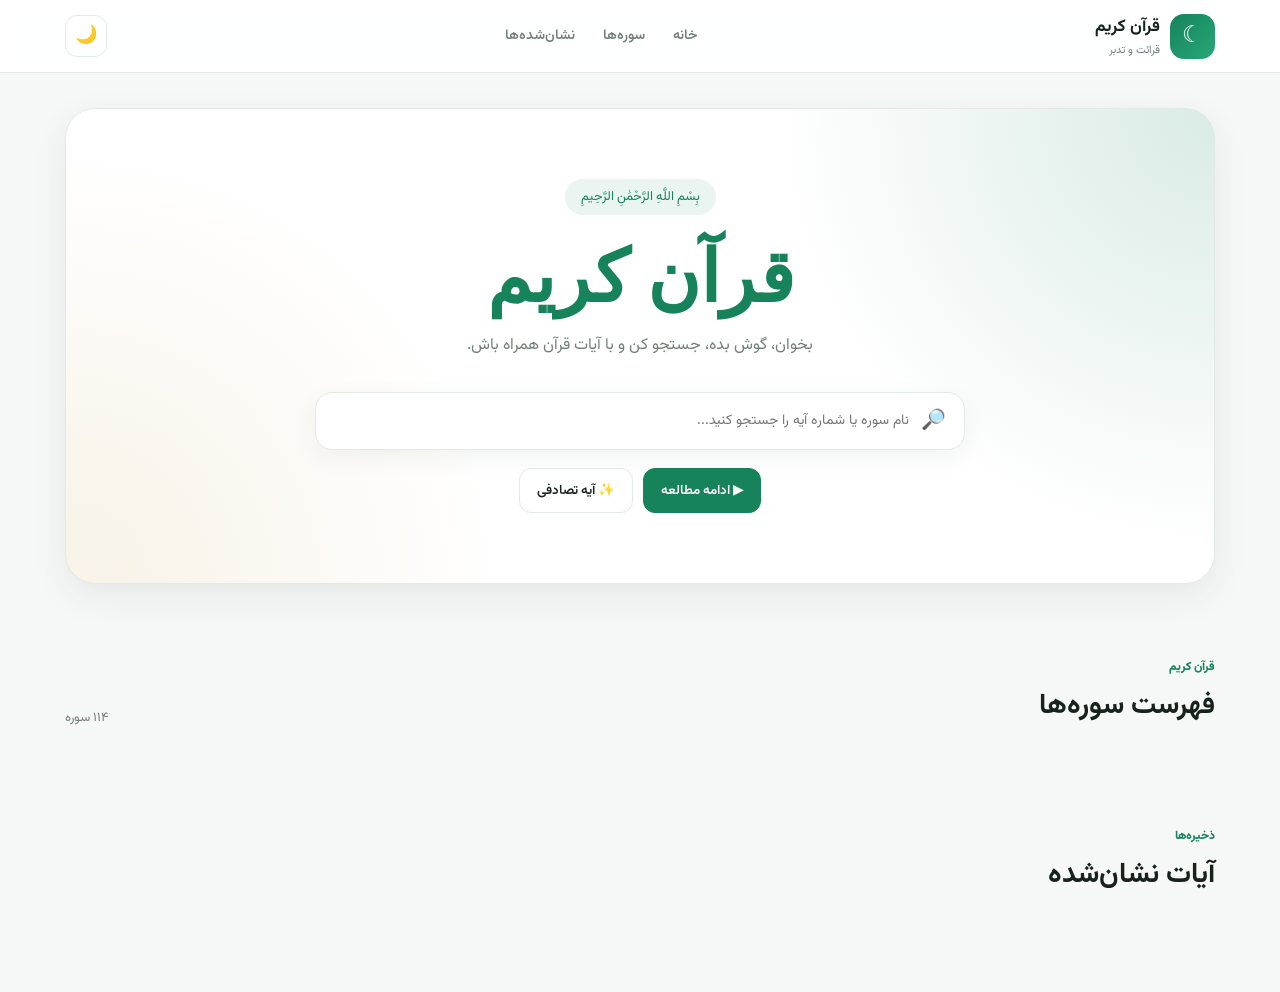
==== commit 32a3f0e4: "Update index.html" ====
--- a/index.html
+++ b/index.html
@@ -4,7 +4,8 @@
 <head>
     <meta charset="UTF-8">
     <meta name="viewport" content="width=device-width, initial-scale=1.0">
-
+<link rel="stylesheet" href="200.css">
+    <script src="201.js"></script>
     <title>قرآن کریم | تلاوت، ترجمه و جستجو</title>
 
     <meta
--- a/200.css
+++ b/200.css
@@ -1,153 +1,169 @@
-@import url("https://fonts.googleapis.com/css2?family=Amiri+Quran&family=Vazirmatn:wght@400;500;600;700;800&display=swap");
-
-:root {
-    --primary: #16835b;
-    --primary-dark: #0f6245;
-    --primary-light: #e8f5ef;
-    --gold: #c99745;
-
-    --bg: #f6f8f7;
-    --card: #ffffff;
-    --text: #17231d;
-    --muted: #708078;
-    --border: #e3e9e5;
-
-    --shadow: 0 13px 35px rgba(20, 50, 35, 0.08);
-}
-
 * {
     margin: 0;
     padding: 0;
     box-sizing: border-box;
 }
 
+:root {
+    --primary: #16835b;
+    --primary-dark: #0f6245;
+    --gold: #c99b45;
+
+    --bg: #f6f8f7;
+    --card: #ffffff;
+
+    --text: #17221d;
+    --muted: #718078;
+
+    --border: #e3e9e5;
+
+    --shadow:
+        0 12px 35px rgba(20, 50, 35, 0.08);
+}
+
+body.dark {
+    --bg: #101714;
+    --card: #18211d;
+    --text: #edf5f0;
+    --muted: #a5b4ac;
+    --border: #29362f;
+
+    background: var(--bg);
+}
+
+
+/* ================= GENERAL ================= */
+
 html {
     scroll-behavior: smooth;
 }
 
 body {
-    min-width: 320px;
+    direction: rtl;
+
+    min-width: 0;
+
     overflow-x: hidden;
 
-    direction: rtl;
-    font-family: Vazirmatn, Tahoma, sans-serif;
+    font-family:
+        Vazirmatn,
+        Tahoma,
+        sans-serif;
 
     color: var(--text);
+
     background: var(--bg);
-
-    line-height: 1.8;
 
     transition:
         background 0.3s,
         color 0.3s;
 }
 
-body.dark {
-    --bg: #101814;
-    --card: #18231d;
-    --text: #eef7f0;
-    --muted: #a8b6ae;
-    --border: #29382f;
-
-    --primary-light: #173c2d;
-
-    --shadow: 0 13px 35px rgba(0, 0, 0, 0.25);
-}
-
 button,
 input,
 select {
-    font: inherit;
-}
+    font-family: inherit;
+}
+
+button {
+    cursor: pointer;
+}
+
 
 /* ================= HEADER ================= */
 
 .header {
-    width: min(1180px, 94%);
-
-    min-height: 76px;
-
-    margin: 16px auto;
-
-    padding: 12px 20px;
-
-    display: flex;
+    position: sticky;
+
+    top: 0;
+
+    z-index: 1000;
+
+    background:
+        rgba(255, 255, 255, 0.88);
+
+    border-bottom:
+        1px solid var(--border);
+
+    backdrop-filter: blur(18px);
+}
+
+.dark .header {
+    background:
+        rgba(16, 23, 20, 0.9);
+}
+
+.header-inner {
+    width: min(1150px, 94%);
+
+    min-height: 72px;
+
+    margin: auto;
+
+    display: flex;
+
     align-items: center;
+
     justify-content: space-between;
+
     gap: 20px;
-
-    position: sticky;
-    top: 10px;
-
-    z-index: 1000;
-
-    background: color-mix(
-        in srgb,
-        var(--card) 92%,
-        transparent
-    );
-
-    backdrop-filter: blur(16px);
-
-    border: 1px solid var(--border);
-
-    border-radius: 22px;
-
-    box-shadow: var(--shadow);
-}
-
-.logo {
-    display: flex;
+}
+
+.brand {
+    display: flex;
+
     align-items: center;
+
     gap: 10px;
 
     text-decoration: none;
+
     color: var(--text);
 }
 
-.logo-icon {
-    width: 46px;
-    height: 46px;
+.brand-icon {
+    width: 45px;
+    height: 45px;
 
     display: grid;
+
     place-items: center;
 
-    flex-shrink: 0;
-
     color: white;
 
-    font-family: "Amiri Quran", serif;
-    font-size: 27px;
+    font-size: 23px;
+
+    border-radius: 14px;
 
     background:
         linear-gradient(
             135deg,
             var(--primary),
-            #22a06b
+            #27a878
         );
-
-    border-radius: 15px;
-}
-
-.logo strong {
+}
+
+.brand strong {
     display: block;
 
     font-size: 17px;
 }
 
-.logo span {
+.brand small {
     display: block;
 
-    margin-top: -2px;
+    margin-top: 2px;
 
     color: var(--muted);
 
-    font-size: 10px;
+    font-size: 11px;
 }
 
 .nav {
     display: flex;
+
     align-items: center;
+
     gap: 28px;
 }
 
@@ -157,9 +173,10 @@
     text-decoration: none;
 
     font-size: 14px;
+
     font-weight: 600;
 
-    transition: 0.25s;
+    transition: 0.2s;
 }
 
 .nav a:hover {
@@ -168,56 +185,66 @@
 
 .header-actions {
     display: flex;
-    align-items: center;
+
     gap: 8px;
 }
 
 .icon-button,
 .menu-button {
-    width: 44px;
-    height: 44px;
-
-    border: none;
-
-    cursor: pointer;
+    width: 42px;
+    height: 42px;
+
+    border: 1px solid var(--border);
 
     color: var(--text);
 
-    background: var(--primary-light);
-
-    border-radius: 14px;
-
-    transition: 0.25s;
-}
-
-.icon-button:hover,
-.menu-button:hover {
-    transform: translateY(-2px);
+    background: var(--card);
+
+    border-radius: 12px;
+
+    font-size: 18px;
 }
 
 .menu-button {
     display: none;
 }
 
+
 /* ================= HERO ================= */
 
 .hero {
-    width: min(1180px, 94%);
-
-    min-height: 620px;
+    width: min(1150px, 94%);
+
+    margin: 35px auto 0;
+
+    padding: 70px 30px;
+
+    text-align: center;
+
+    border-radius: 30px;
+
+    background:
+        radial-gradient(
+            circle at top right,
+            rgba(22, 131, 91, 0.16),
+            transparent 35%
+        ),
+        radial-gradient(
+            circle at bottom left,
+            rgba(201, 155, 69, 0.13),
+            transparent 35%
+        ),
+        var(--card);
+
+    border: 1px solid var(--border);
+
+    box-shadow: var(--shadow);
+}
+
+.hero-content {
+    max-width: 750px;
 
     margin: auto;
-
-    display: grid;
-
-    grid-template-columns:
-        1.25fr 0.75fr;
-
-    align-items: center;
-
-    gap: clamp(30px, 7vw, 100px);
-
-    padding: 60px 0;
 }
 
 .hero-badge {
@@ -227,219 +254,47 @@
 
     color: var(--primary);
 
-    background: var(--primary-light);
+    background:
+        rgba(22, 131, 91, 0.09);
 
     border-radius: 30px;
 
-    font-family: "Amiri Quran", serif;
-    font-size: 18px;
+    font-size: 13px;
 }
 
 .hero h1 {
-    max-width: 750px;
-
-    margin: 22px 0;
-
-    font-size:
-        clamp(38px, 5vw, 68px);
-
-    line-height: 1.4;
-}
-
-.hero h1 span {
+    margin: 20px 0 10px;
+
+    font-family: Amiri, serif;
+
+    font-size: clamp(42px, 7vw, 72px);
+
     color: var(--primary);
 }
 
 .hero p {
-    max-width: 650px;
-
     color: var(--muted);
 
-    font-size: 16px;
-}
-
-.hero-buttons {
-    display: flex;
-    flex-wrap: wrap;
-    gap: 12px;
-
-    margin-top: 30px;
-}
-
-.primary-button,
-.secondary-button {
-    min-height: 52px;
-
-    padding: 12px 24px;
-
-    display: inline-flex;
-    align-items: center;
-    justify-content: center;
-
-    border-radius: 15px;
-
-    text-decoration: none;
-
-    cursor: pointer;
-
-    font-weight: 700;
-
-    transition: 0.25s;
-}
-
-.primary-button {
-    color: white;
-
-    background: var(--primary);
-
-    box-shadow:
-        0 10px 24px
-        rgba(22, 131, 91, 0.22);
-}
-
-.secondary-button {
-    color: var(--primary);
-
-    border: 1px solid var(--border);
-
-    background: var(--card);
-}
-
-.primary-button:hover,
-.secondary-button:hover {
-    transform: translateY(-3px);
-}
-
-/* کارت قرآن */
-
-.hero-card {
-    padding: 12px;
-
-    background:
-        linear-gradient(
-            135deg,
-            var(--primary),
-            var(--primary-dark)
-        );
-
-    border-radius: 36px;
-
-    box-shadow:
-        0 25px 50px
-        rgba(15, 98, 69, 0.22);
-}
-
-.hero-quran {
-    min-height: 360px;
-
-    padding: 50px 30px;
-
-    display: flex;
-    flex-direction: column;
-    align-items: center;
-    justify-content: center;
-
-    text-align: center;
-
-    color: white;
-
-    border: 1px solid
-        rgba(255, 255, 255, 0.22);
-
-    border-radius: 27px;
-}
-
-.quran-mark {
-    font-family: "Amiri Quran", serif;
-
-    color: #f4d08a;
-
-    font-size: 85px;
-}
-
-.hero-quran h2 {
-    max-width: 320px;
-
-    font-family: "Amiri Quran", serif;
-
-    font-size: 28px;
     line-height: 2;
 }
 
-.hero-quran p {
-    margin-top: 15px;
-
-    color:
-        rgba(255, 255, 255, 0.7);
-
-    font-size: 13px;
-}
-
-/* ================= SECTION ================= */
-
-.surahs-section,
-.reader-section,
-.verse-search-section,
-.bookmarks-section {
-    width: min(1180px, 94%);
-
-    margin: 0 auto;
-
-    padding: 90px 0;
-}
-
-.section-heading {
-    max-width: 700px;
-
-    margin:
-        0 auto
-        38px;
-
-    text-align: center;
-}
-
-.section-heading > span {
-    display: inline-block;
-
-    padding: 6px 13px;
-
-    color: var(--primary);
-
-    background: var(--primary-light);
-
-    border-radius: 30px;
-
-    font-size: 12px;
-    font-weight: 700;
-}
-
-.section-heading h2 {
-    margin: 15px 0 8px;
-
-    font-size:
-        clamp(28px, 4vw, 45px);
-}
-
-.section-heading p {
-    color: var(--muted);
-
-    font-size: 14px;
-}
 
 /* ================= SEARCH ================= */
 
 .search-box {
     max-width: 650px;
 
-    margin:
-        0 auto
-        32px;
-
-    padding: 5px 12px;
-
-    display: flex;
+    height: 58px;
+
+    margin: 30px auto 0;
+
+    padding: 0 18px;
+
+    display: flex;
+
     align-items: center;
-    gap: 8px;
+
+    gap: 12px;
 
     background: var(--card);
 
@@ -447,29 +302,105 @@
 
     border-radius: 17px;
 
-    box-shadow: var(--shadow);
-}
-
-.search-icon {
-    font-size: 17px;
+    box-shadow:
+        0 8px 25px rgba(20, 50, 35, 0.06);
+}
+
+.search-box span {
+    font-size: 20px;
 }
 
 .search-box input {
     width: 100%;
 
-    height: 48px;
-
-    border: none;
-    outline: none;
+    border: 0;
+
+    outline: 0;
 
     color: var(--text);
 
     background: transparent;
-}
-
-.search-box input::placeholder {
+
+    font-size: 14px;
+}
+
+.quick-actions {
+    margin-top: 18px;
+
+    display: flex;
+
+    justify-content: center;
+
+    gap: 10px;
+
+    flex-wrap: wrap;
+}
+
+.quick-button {
+    padding: 11px 17px;
+
+    border: 1px solid var(--border);
+
+    color: var(--text);
+
+    background: var(--card);
+
+    border-radius: 12px;
+
+    font-weight: 600;
+}
+
+.quick-button.primary {
+    color: white;
+
+    border-color: var(--primary);
+
+    background: var(--primary);
+}
+
+
+/* ================= SECTIONS ================= */
+
+.section {
+    width: min(1150px, 94%);
+
+    margin: 70px auto;
+}
+
+.section-heading {
+    display: flex;
+
+    align-items: end;
+
+    justify-content: space-between;
+
+    gap: 20px;
+
+    margin-bottom: 25px;
+}
+
+.section-label {
+    display: inline-block;
+
+    color: var(--primary);
+
+    font-size: 12px;
+
+    font-weight: 800;
+}
+
+.section-heading h2 {
+    margin-top: 5px;
+
+    font-size: 28px;
+}
+
+.result-count {
     color: var(--muted);
-}
+
+    font-size: 13px;
+}
+
 
 /* ================= SURAH GRID ================= */
 
@@ -477,20 +408,21 @@
     display: grid;
 
     grid-template-columns:
-        repeat(
-            auto-fit,
-            minmax(220px, 1fr)
-        );
-
-    gap: 12px;
+        repeat(4, 1fr);
+
+    gap: 14px;
 }
 
 .surah-card {
-    padding: 15px;
-
-    display: flex;
+    min-width: 0;
+
+    padding: 18px;
+
+    display: flex;
+
     align-items: center;
-    gap: 12px;
+
+    gap: 14px;
 
     cursor: pointer;
 
@@ -498,19 +430,19 @@
 
     border: 1px solid var(--border);
 
-    border-radius: 17px;
-
-    box-shadow:
-        0 6px 20px
-        rgba(0, 0, 0, 0.03);
-
-    transition: 0.25s;
+    border-radius: 18px;
+
+    transition:
+        transform 0.2s,
+        box-shadow 0.2s,
+        border-color 0.2s;
 }
 
 .surah-card:hover {
     transform: translateY(-4px);
 
-    border-color: var(--primary);
+    border-color:
+        rgba(22, 131, 91, 0.35);
 
     box-shadow: var(--shadow);
 }
@@ -519,640 +451,551 @@
     width: 43px;
     height: 43px;
 
+    flex-shrink: 0;
+
     display: grid;
+
     place-items: center;
 
-    flex-shrink: 0;
-
     color: var(--primary);
 
-    background: var(--primary-light);
-
-    border-radius: 13px;
+    font-size: 13px;
+
+    font-weight: 800;
+
+    background:
+        rgba(22, 131, 91, 0.08);
+
+    border-radius: 12px;
+}
+
+.surah-card h3 {
+    font-family: Amiri, serif;
+
+    font-size: 20px;
+}
+
+.surah-card p {
+    margin-top: 2px;
+
+    color: var(--muted);
+
+    font-size: 11px;
+}
+
+
+/* ================= MODAL ================= */
+
+.modal {
+    position: fixed;
+
+    inset: 0;
+
+    z-index: 3000;
+
+    display: none;
+
+    padding: 20px;
+
+    overflow-y: auto;
+
+    background:
+        rgba(5, 15, 10, 0.65);
+
+    backdrop-filter: blur(5px);
+}
+
+.modal.active {
+    display: flex;
+
+    align-items: center;
+
+    justify-content: center;
+}
+
+.modal-box {
+    width: min(1000px, 100%);
+
+    max-height: 92vh;
+
+    overflow-y: auto;
+
+    position: relative;
+
+    padding: 30px;
+
+    background: var(--card);
+
+    border: 1px solid var(--border);
+
+    border-radius: 25px;
+
+    box-shadow:
+        0 30px 80px rgba(0, 0, 0, 0.25);
+}
+
+.close-button {
+    width: 40px;
+    height: 40px;
+
+    position: sticky;
+
+    top: 0;
+
+    z-index: 10;
+
+    float: left;
+
+    border: 0;
+
+    color: var(--text);
+
+    background:
+        rgba(128, 128, 128, 0.1);
+
+    border-radius: 50%;
+
+    font-size: 25px;
+}
+
+
+/* ================= SURAH HEADER ================= */
+
+.surah-header {
+    clear: both;
+
+    display: flex;
+
+    align-items: center;
+
+    justify-content: space-between;
+
+    gap: 20px;
+
+    padding-bottom: 25px;
+
+    border-bottom:
+        1px solid var(--border);
+}
+
+.surah-title {
+    display: flex;
+
+    align-items: center;
+
+    gap: 15px;
+}
+
+.surah-number-large {
+    width: 60px;
+    height: 60px;
+
+    display: grid;
+
+    place-items: center;
+
+    color: white;
+
+    background: var(--primary);
+
+    border-radius: 18px;
+
+    font-size: 18px;
+
+    font-weight: 800;
+}
+
+.surah-title h2 {
+    font-family: Amiri, serif;
+
+    font-size: 30px;
+}
+
+.surah-title p {
+    margin-top: 3px;
+
+    color: var(--muted);
+
+    font-size: 12px;
+}
+
+.surah-tools {
+    display: flex;
+
+    align-items: center;
+
+    gap: 8px;
+}
+
+.surah-tools select {
+    max-width: 190px;
+
+    padding: 11px;
+
+    color: var(--text);
+
+    background: var(--card);
+
+    border: 1px solid var(--border);
+
+    border-radius: 11px;
+
+    outline: 0;
+}
+
+.audio-button,
+.main-button {
+    padding: 11px 15px;
+
+    border: 0;
+
+    color: white;
+
+    background: var(--primary);
+
+    border-radius: 11px;
+
+    font-weight: 600;
+}
+
+
+/* ================= AYAH ================= */
+
+.ayah-container {
+    margin-top: 20px;
+}
+
+.ayah {
+    padding: 22px 0;
+
+    border-bottom:
+        1px solid var(--border);
+}
+
+.ayah:last-child {
+    border-bottom: 0;
+}
+
+.ayah-top {
+    display: flex;
+
+    align-items: center;
+
+    justify-content: space-between;
+
+    gap: 15px;
+}
+
+.ayah-number {
+    min-width: 34px;
+    height: 34px;
+
+    display: grid;
+
+    place-items: center;
+
+    color: var(--primary);
+
+    background:
+        rgba(22, 131, 91, 0.08);
+
+    border-radius: 50%;
+
+    font-size: 12px;
 
     font-weight: 700;
+}
+
+.ayah-actions {
+    display: flex;
+
+    gap: 6px;
+}
+
+.ayah-action {
+    width: 34px;
+    height: 34px;
+
+    border: 1px solid var(--border);
+
+    color: var(--muted);
+
+    background: var(--card);
+
+    border-radius: 9px;
+
+    font-size: 15px;
+}
+
+.ayah-action.active {
+    color: var(--gold);
+}
+
+.ayah-text {
+    margin: 14px 0;
+
+    font-family: Amiri, serif;
+
+    font-size: 24px;
+
+    line-height: 2.3;
+
+    color: var(--text);
+}
+
+.translation {
+    margin-top: 10px;
+
+    padding: 12px 15px;
+
+    color: var(--muted);
+
+    background:
+        rgba(128, 128, 128, 0.06);
+
+    border-right:
+        3px solid var(--primary);
+
+    border-radius: 8px;
+
+    font-size: 14px;
+
+    line-height: 2;
+}
+
+
+/* ================= LOADING ================= */
+
+.loading {
+    padding: 60px;
+
+    text-align: center;
+
+    color: var(--muted);
+}
+
+.spinner {
+    width: 35px;
+    height: 35px;
+
+    margin: 0 auto 15px;
+
+    border: 3px solid var(--border);
+
+    border-top-color: var(--primary);
+
+    border-radius: 50%;
+
+    animation: spin 0.8s linear infinite;
+}
+
+@keyframes spin {
+    to {
+        transform: rotate(360deg);
+    }
+}
+
+
+/* ================= SEARCH MODAL ================= */
+
+.search-modal-box {
+    max-width: 850px;
+}
+
+.modal-title {
+    clear: both;
+
+    margin-bottom: 20px;
+}
+
+.modal-title h2 {
+    margin-top: 5px;
+}
+
+.modal-title p {
+    margin-top: 5px;
+
+    color: var(--muted);
+
     font-size: 13px;
 }
 
-.surah-name {
+.ayah-search {
+    display: flex;
+
+    gap: 8px;
+}
+
+.ayah-search input {
     flex: 1;
-}
-
-.surah-name strong {
-    display: block;
-
-    font-size: 14px;
-}
-
-.surah-name span {
-    display: block;
-
-    color: var(--muted);
-
-    font-size: 11px;
-}
-
-.surah-card > span:last-child {
-    color: var(--muted);
-
-    font-size: 12px;
-}
-
-.no-result {
-    display: none;
-
-    padding: 30px;
-
-    text-align: center;
-
-    color: var(--muted);
-}
-
-/* ================= READER ================= */
-
-.reader-section {
-    width: min(1180px, 94%);
-
-    padding:
-        90px
-        clamp(15px, 4vw, 45px);
+
+    min-width: 0;
+
+    padding: 13px;
+
+    color: var(--text);
 
     background: var(--card);
 
     border: 1px solid var(--border);
 
-    border-radius: 35px;
-
-    box-shadow: var(--shadow);
-}
-
-.reader-controls {
-    display: grid;
-
-    grid-template-columns:
-        1fr
-        1fr
-        auto;
-
-    gap: 14px;
-
-    margin-bottom: 28px;
-}
-
-.control-group {
-    display: grid;
-    gap: 7px;
-}
-
-.control-group label {
-    color: var(--muted);
-
-    font-size: 12px;
+    border-radius: 12px;
+
+    outline: none;
+}
+
+.ayah-search button {
+    padding: 0 20px;
+
+    border: 0;
+
+    color: white;
+
+    background: var(--primary);
+
+    border-radius: 12px;
+}
+
+.search-result {
+    margin-top: 15px;
+
+    padding: 18px;
+
+    background:
+        rgba(128, 128, 128, 0.06);
+
+    border: 1px solid var(--border);
+
+    border-radius: 15px;
+}
+
+.search-result small {
+    color: var(--primary);
+
     font-weight: 700;
 }
 
-.control-group select,
-.quran-tools select {
-    width: 100%;
-
-    height: 50px;
-
-    padding: 0 12px;
-
-    outline: none;
-
-    color: var(--text);
-
-    background: var(--bg);
-
-    border: 1px solid var(--border);
-
-    border-radius: 13px;
-}
-
-.read-button {
-    min-width: 145px;
-
-    margin-top: 27px;
-
-    padding: 0 22px;
-
-    border: none;
-
-    cursor: pointer;
-
-    color: white;
-
-    background: var(--primary);
-
-    border-radius: 13px;
-
-    font-weight: 700;
-
-    transition: 0.25s;
-}
-
-.read-button:hover {
-    background: var(--primary-dark);
-}
-
-/* ابزارها */
-
-.quran-tools {
-    display: none;
-
-    grid-template-columns:
-        auto
-        1fr
-        auto;
-
-    gap: 10px;
-
-    margin-bottom: 20px;
-}
-
-.quran-tools.active {
-    display: grid;
-}
-
-.quran-tools button {
-    min-height: 47px;
-
-    padding: 10px 16px;
-
-    border: none;
-
-    cursor: pointer;
-
-    color: var(--primary);
-
-    background: var(--primary-light);
-
-    border-radius: 13px;
-
-    font-family: inherit;
-    font-weight: 700;
-}
-
-/* عنوان سوره */
-
-.surah-reader-header {
-    min-height: 120px;
-
-    padding: 25px;
-
-    display: flex;
-    align-items: center;
-    gap: 18px;
-
-    color: white;
-
-    background:
-        linear-gradient(
-            135deg,
-            var(--primary),
-            var(--primary-dark)
-        );
-
-    border-radius: 22px;
-}
-
-.reader-decoration {
-    font-family: "Amiri Quran", serif;
-
-    color: #f4d08a;
-
-    font-size: 50px;
-}
-
-.surah-reader-header span {
-    font-size: 12px;
-}
-
-.surah-reader-header h2 {
-    font-size: 27px;
-}
-
-.surah-reader-header p {
-    color:
-        rgba(255, 255, 255, 0.7);
-
-    font-size: 12px;
-}
-
-/* گزینه ترجمه */
-
-.translation-options {
-    display: flex;
-    flex-wrap: wrap;
-    gap: 10px;
-
-    margin: 20px 0;
-}
-
-.translation-toggle {
-    padding: 10px 15px;
-
-    display: flex;
-    align-items: center;
-    gap: 8px;
-
-    cursor: pointer;
-
-    color: var(--muted);
-
-    background: var(--bg);
-
-    border: 1px solid var(--border);
-
-    border-radius: 12px;
-
-    font-size: 13px;
-}
-
-.translation-toggle input {
-    accent-color: var(--primary);
-}
-
-/* ================= AYAH ================= */
-
-.ayah-list {
-    display: grid;
-    gap: 14px;
-}
-
-.ayah-card {
-    padding: 20px;
-
-    position: relative;
-
-    background: var(--bg);
-
-    border: 1px solid var(--border);
-
-    border-radius: 20px;
-
-    transition: 0.25s;
-}
-
-.ayah-card:hover {
-    border-color: var(--primary);
-}
-
-.ayah-top {
-    display: flex;
-    align-items: center;
-    justify-content: space-between;
-
-    gap: 10px;
-
-    margin-bottom: 15px;
-}
-
-.ayah-number {
-    min-width: 36px;
-    height: 36px;
-
-    padding: 0 8px;
-
-    display: inline-grid;
-    place-items: center;
-
-    color: var(--primary);
-
-    background: var(--primary-light);
-
-    border-radius: 10px;
-
-    font-size: 12px;
-    font-weight: 700;
-}
-
-.bookmark-button {
-    width: 38px;
-    height: 38px;
-
-    border: none;
-
-    cursor: pointer;
-
-    color: var(--primary);
-
-    background: var(--card);
-
-    border-radius: 10px;
-}
-
-.bookmark-button.saved {
-    color: white;
-
-    background: var(--primary);
-}
-
-.ayah-text {
-    direction: rtl;
-
-    color: var(--text);
-
-    font-family:
-        "Amiri Quran",
-        serif;
-
-    font-size:
-        clamp(22px, 2.4vw, 32px);
-
-    line-height: 2.5;
-
-    text-align: right;
-}
-
-.translation {
-    margin-top: 15px;
-
-    padding-top: 15px;
-
-    color: var(--muted);
-
-    border-top:
-        1px solid var(--border);
-
-    font-size: 13px;
-    line-height: 2.2;
-}
-
-.word-meaning {
-    display: none;
-
-    margin-top: 12px;
-
-    padding: 12px;
-
-    color: var(--primary);
-
-    background: var(--primary-light);
-
-    border-radius: 12px;
-
-    font-size: 12px;
-}
-
-.reader-empty {
-    padding: 60px 20px;
-
-    text-align: center;
-
-    color: var(--muted);
-
-    background: var(--bg);
-
-    border: 1px dashed var(--border);
-
-    border-radius: 20px;
-}
-
-.reader-empty div {
-    font-size: 45px;
-
-    margin-bottom: 10px;
-}
-
-.reader-empty h3 {
-    color: var(--text);
-}
-
-/* ================= VERSE SEARCH ================= */
-
-.verse-search-box {
-    max-width: 700px;
-
-    margin: auto;
-
-    padding: 5px;
-
-    display: flex;
-    gap: 8px;
-
-    background: var(--card);
-
-    border: 1px solid var(--border);
-
-    border-radius: 17px;
-}
-
-.verse-search-box input {
-    min-width: 0;
-    flex: 1;
-
-    height: 50px;
-
-    padding: 0 15px;
-
-    border: none;
-    outline: none;
-
-    color: var(--text);
-
-    background: transparent;
-}
-
-.verse-search-box button {
-    padding: 0 25px;
-
-    border: none;
-
-    cursor: pointer;
-
-    color: white;
-
-    background: var(--primary);
-
-    border-radius: 13px;
-
-    font-family: inherit;
-    font-weight: 700;
-}
-
-.verse-results {
-    display: grid;
-    gap: 12px;
-
-    max-width: 850px;
-
-    margin: 25px auto 0;
-}
-
-.verse-result-card {
-    padding: 18px;
-
-    background: var(--card);
-
-    border: 1px solid var(--border);
-
-    border-radius: 17px;
-}
-
-.verse-result-card strong {
-    color: var(--primary);
-}
-
-.verse-result-card p {
-    margin-top: 8px;
-
-    color: var(--text);
-
-    font-family: "Amiri Quran", serif;
-
-    font-size: 22px;
-    line-height: 2.3;
-}
+.search-result p {
+    margin-top: 10px;
+
+    font-family: Amiri, serif;
+
+    font-size: 20px;
+
+    line-height: 2;
+}
+
 
 /* ================= BOOKMARK ================= */
 
 .bookmark-list {
     display: grid;
-    gap: 12px;
-
-    max-width: 900px;
-
-    margin: auto;
-}
-
-.bookmark-item {
+
+    grid-template-columns:
+        repeat(2, 1fr);
+
+    gap: 15px;
+}
+
+.bookmark-card {
     padding: 18px;
 
+    cursor: pointer;
+
+    background: var(--card);
+
+    border: 1px solid var(--border);
+
+    border-radius: 15px;
+}
+
+.bookmark-card strong {
+    color: var(--primary);
+}
+
+.bookmark-card p {
+    margin-top: 8px;
+
+    font-family: Amiri, serif;
+
+    font-size: 19px;
+
+    line-height: 2;
+}
+
+.empty-bookmarks {
+    grid-column: 1 / -1;
+
+    padding: 40px;
+
+    text-align: center;
+
+    color: var(--muted);
+
+    background: var(--card);
+
+    border: 1px dashed var(--border);
+
+    border-radius: 15px;
+}
+
+
+/* ================= CONTINUE ================= */
+
+.small-modal {
+    max-width: 430px;
+
+    text-align: center;
+}
+
+.continue-icon {
+    width: 65px;
+    height: 65px;
+
+    margin: 15px auto;
+
     display: grid;
 
-    grid-template-columns:
-        1fr
-        auto;
-
-    gap: 15px;
-
-    align-items: center;
-
-    background: var(--card);
-
-    border: 1px solid var(--border);
-
-    border-radius: 17px;
-}
-
-.bookmark-item p {
-    font-family: "Amiri Quran", serif;
-
-    font-size: 21px;
-}
-
-.bookmark-item button {
-    padding: 8px 12px;
-
-    border: none;
-
-    cursor: pointer;
-
-    color: #d63333;
-
-    background: #fff0f0;
-
-    border-radius: 10px;
-}
-
-.empty-bookmark {
-    padding: 40px;
+    place-items: center;
+
+    color: white;
+
+    background: var(--primary);
+
+    border-radius: 50%;
+}
+
+.small-modal p {
+    margin: 12px 0 22px;
+
+    color: var(--muted);
+
+    line-height: 2;
+}
+
+
+/* ================= NO RESULTS ================= */
+
+.no-results {
+    padding: 60px;
 
     text-align: center;
 
     color: var(--muted);
-
-    background: var(--card);
-
-    border: 1px dashed var(--border);
-
-    border-radius: 18px;
-}
-
-/* ================= AUDIO ================= */
-
-.audio-player {
-    width: min(650px, 92%);
-
-    position: fixed;
-
-    right: 50%;
-    bottom: 20px;
-
-    z-index: 2000;
-
-    padding: 12px 16px;
-
-    display: none;
-
-    grid-template-columns:
-        auto
-        1fr
-        auto;
-
-    align-items: center;
-
-    gap: 15px;
-
-    color: var(--text);
-
-    background: var(--card);
-
-    border: 1px solid var(--border);
-
-    border-radius: 18px;
-
-    box-shadow: var(--shadow);
-
-    transform: translateX(50%);
-}
-
-.audio-player.active {
-    display: grid;
-}
-
-.audio-info {
-    display: flex;
-    align-items: center;
-    gap: 10px;
-}
-
-.audio-info span {
-    font-size: 24px;
-}
-
-.audio-info strong,
-.audio-info small {
-    display: block;
-}
-
-.audio-info small {
-    color: var(--muted);
-
-    font-size: 10px;
-}
-
-.audio-player audio {
-    width: 100%;
-    min-width: 0;
-}
-
-.audio-player > button {
-    width: 32px;
-    height: 32px;
-
-    border: none;
-
-    cursor: pointer;
-
-    color: #d63333;
-
-    background: #fff0f0;
-
-    border-radius: 9px;
-}
+}
+
+.no-results div {
+    font-size: 35px;
+}
+
+.no-results h3 {
+    margin: 10px 0;
+}
+
+.hidden {
+    display: none !important;
+}
+
 
 /* ================= TOAST ================= */
 
@@ -1160,307 +1003,229 @@
     position: fixed;
 
     right: 50%;
+
     bottom: 25px;
 
     z-index: 5000;
 
-    max-width: calc(100% - 30px);
-
-    padding: 13px 22px;
-
-    visibility: hidden;
+    max-width: 90%;
+
+    padding: 12px 20px;
 
     color: white;
 
-    background: #17231d;
-
-    border-radius: 14px;
+    background: #18211d;
+
+    border-radius: 12px;
+
+    transform:
+        translate(50%, 100px);
 
     opacity: 0;
 
-    transform:
-        translate(50%, 80px);
-
     transition: 0.3s;
 }
 
 .toast.show {
-    visibility: visible;
-
-    opacity: 1;
-
     transform:
         translate(50%, 0);
-}
-
-/* ================= FOOTER ================= */
-
-footer {
-    margin-top: 60px;
-
-    padding: 55px 20px;
-
-    text-align: center;
-
-    color: #d4e4db;
-
-    background: #10251b;
-}
-
-.footer-logo {
-    margin-bottom: 15px;
-
-    display: flex;
-    justify-content: center;
-    align-items: center;
-    gap: 10px;
-
-    color: white;
-}
-
-.footer-logo div {
-    width: 42px;
-    height: 42px;
-
-    display: grid;
-    place-items: center;
-
-    background: var(--primary);
-
-    border-radius: 13px;
-
-    font-family: "Amiri Quran", serif;
-    font-size: 24px;
-}
-
-footer > p {
-    font-family: "Amiri Quran", serif;
-
-    font-size: 20px;
-}
-
-footer .copyright {
-    margin-top: 25px;
-
-    color: #7c9387;
-
-    font-family: Vazirmatn, sans-serif;
-
-    font-size: 11px;
-}
+
+    opacity: 1;
+}
+
 
 /* ================= MOBILE ================= */
 
 @media (max-width: 900px) {
 
-    .header {
-        gap: 12px;
+    .surah-grid {
+        grid-template-columns:
+            repeat(3, 1fr);
+    }
+
+}
+
+@media (max-width: 700px) {
+
+    .header-inner {
+        min-height: 64px;
     }
 
     .nav {
-        gap: 15px;
-    }
-
-    .hero {
-        grid-template-columns: 1fr;
-
-        min-height: auto;
+        display: none;
+
+        position: absolute;
+
+        top: 65px;
+
+        right: 3%;
+
+        left: 3%;
+
+        padding: 12px;
+
+        flex-direction: column;
+
+        gap: 3px;
+
+        background: var(--card);
+
+        border: 1px solid var(--border);
+
+        border-radius: 15px;
+
+        box-shadow: var(--shadow);
+    }
+
+    .nav.active {
+        display: flex;
+    }
+
+    .nav a {
+        padding: 12px;
 
         text-align: center;
-    }
-
-    .hero-content {
-        display: flex;
-        flex-direction: column;
-        align-items: center;
-    }
-
-    .hero-card {
-        width: min(440px, 100%);
-
-        margin: auto;
-    }
-
-    .reader-controls {
-        grid-template-columns: 1fr 1fr;
-    }
-
-    .read-button {
-        grid-column: 1 / -1;
-
-        height: 50px;
-
-        margin-top: 0;
-    }
-
-}
-
-@media (max-width: 700px) {
-
-    .header {
-        padding: 10px 14px;
     }
 
     .menu-button {
         display: block;
     }
 
-    .nav {
+    .hero {
+        margin-top: 15px;
+
+        padding: 45px 18px;
+
+        border-radius: 22px;
+    }
+
+    .section {
+        margin: 50px auto;
+    }
+
+    .surah-grid {
+        grid-template-columns:
+            repeat(2, 1fr);
+
+        gap: 10px;
+    }
+
+    .surah-card {
+        padding: 13px;
+
+        gap: 10px;
+    }
+
+    .surah-card h3 {
+        font-size: 18px;
+    }
+
+    .surah-header {
+        align-items: flex-start;
+
+        flex-direction: column;
+    }
+
+    .surah-tools {
         width: 100%;
 
-        order: 3;
-
-        display: none;
-
-        padding-top: 8px;
-
+        flex-wrap: wrap;
+    }
+
+    .surah-tools select {
+        flex: 1;
+
+        max-width: none;
+    }
+
+    .audio-button {
+        flex: 1;
+    }
+
+    .ayah-text {
+        font-size: 20px;
+
+        line-height: 2.25;
+    }
+
+    .bookmark-list {
+        grid-template-columns: 1fr;
+    }
+
+}
+
+@media (max-width: 430px) {
+
+    .header-inner,
+    .hero,
+    .section {
+        width: 94%;
+    }
+
+    .brand strong {
+        font-size: 15px;
+    }
+
+    .brand small {
+        font-size: 9px;
+    }
+
+    .hero h1 {
+        font-size: 45px;
+    }
+
+    .search-box {
+        height: 52px;
+    }
+
+    .surah-grid {
+        grid-template-columns:
+            repeat(2, 1fr);
+    }
+
+    .surah-card {
+        min-height: 72px;
+    }
+
+    .surah-number {
+        width: 36px;
+        height: 36px;
+    }
+
+    .surah-card h3 {
+        font-size: 16px;
+    }
+
+    .surah-card p {
+        font-size: 9px;
+    }
+
+    .modal {
+        padding: 8px;
+    }
+
+    .modal-box {
+        padding: 18px;
+
+        max-height: 95vh;
+
+        border-radius: 18px;
+    }
+
+    .ayah-text {
+        font-size: 19px;
+    }
+
+    .translation {
+        font-size: 13px;
+    }
+
+    .ayah-search {
         flex-direction: column;
-
-        gap: 0;
-
-        border-top: 1px solid var(--border);
-    }
-
-    .nav.active {
-        display: flex;
-    }
-
-    .nav a {
-        width: 100%;
-
-        padding: 11px;
-
-        text-align: center;
-    }
-
-    .logo span {
-        display: none;
-    }
-
-    .hero {
-        padding: 45px 0;
-    }
-
-    .hero h1 {
-        font-size: 38px;
-    }
-
-    .surahs-section,
-    .reader-section,
-    .verse-search-section,
-    .bookmarks-section {
-        padding: 60px 0;
-    }
-
-    .reader-section {
-        width: 94%;
-
-        padding: 60px 15px;
-
-        border-radius: 25px;
-    }
-
-    .surah-grid {
-        grid-template-columns: 1fr;
-    }
-
-    .reader-controls {
-        grid-template-columns: 1fr;
-    }
-
-    .quran-tools {
-        grid-template-columns: 1fr;
-    }
-
-    .surah-reader-header {
-        padding: 20px;
-    }
-
-    .reader-decoration {
-        font-size: 40px;
-    }
-
-    .ayah-card {
-        padding: 16px;
-    }
-
-    .ayah-text {
-        font-size: 23px;
-    }
-
-    .verse-search-box {
-        padding: 7px;
-    }
-
-    .verse-search-box button {
-        padding: 0 15px;
-    }
-
-    .audio-player {
+    }
+
+    .ayah-search button {
         padding: 12px;
-
-        grid-template-columns: 1fr auto;
-    }
-
-    .audio-info {
-        display: none;
-    }
-
-    .audio-player audio {
-        grid-column: 1;
-    }
-
-    .audio-player > button {
-        grid-column: 2;
-        grid-row: 1;
-    }
-
-}
-
-@media (max-width: 420px) {
-
-    .logo strong {
-        font-size: 14px;
-    }
-
-    .logo-icon {
-        width: 40px;
-        height: 40px;
-    }
-
-    .hero h1 {
-        font-size: 33px;
-    }
-
-    .hero-buttons {
-        width: 100%;
-
-        flex-direction: column;
-    }
-
-    .primary-button,
-    .secondary-button {
-        width: 100%;
-    }
-
-    .hero-quran {
-        min-height: 300px;
-    }
-
-    .quran-mark {
-        font-size: 65px;
-    }
-
-    .hero-quran h2 {
-        font-size: 23px;
-    }
-
-    .section-heading h2 {
-        font-size: 28px;
-    }
-
-    .translation-options {
-        flex-direction: column;
-    }
-
-}
+    }
+
+}
--- a/200.css
+++ b/200.css
@@ -1,153 +1,169 @@
-@import url("https://fonts.googleapis.com/css2?family=Amiri+Quran&family=Vazirmatn:wght@400;500;600;700;800&display=swap");
-
-:root {
-    --primary: #16835b;
-    --primary-dark: #0f6245;
-    --primary-light: #e8f5ef;
-    --gold: #c99745;
-
-    --bg: #f6f8f7;
-    --card: #ffffff;
-    --text: #17231d;
-    --muted: #708078;
-    --border: #e3e9e5;
-
-    --shadow: 0 13px 35px rgba(20, 50, 35, 0.08);
-}
-
 * {
     margin: 0;
     padding: 0;
     box-sizing: border-box;
 }
 
+:root {
+    --primary: #16835b;
+    --primary-dark: #0f6245;
+    --gold: #c99b45;
+
+    --bg: #f6f8f7;
+    --card: #ffffff;
+
+    --text: #17221d;
+    --muted: #718078;
+
+    --border: #e3e9e5;
+
+    --shadow:
+        0 12px 35px rgba(20, 50, 35, 0.08);
+}
+
+body.dark {
+    --bg: #101714;
+    --card: #18211d;
+    --text: #edf5f0;
+    --muted: #a5b4ac;
+    --border: #29362f;
+
+    background: var(--bg);
+}
+
+
+/* ================= GENERAL ================= */
+
 html {
     scroll-behavior: smooth;
 }
 
 body {
-    min-width: 320px;
+    direction: rtl;
+
+    min-width: 0;
+
     overflow-x: hidden;
 
-    direction: rtl;
-    font-family: Vazirmatn, Tahoma, sans-serif;
+    font-family:
+        Vazirmatn,
+        Tahoma,
+        sans-serif;
 
     color: var(--text);
+
     background: var(--bg);
-
-    line-height: 1.8;
 
     transition:
         background 0.3s,
         color 0.3s;
 }
 
-body.dark {
-    --bg: #101814;
-    --card: #18231d;
-    --text: #eef7f0;
-    --muted: #a8b6ae;
-    --border: #29382f;
-
-    --primary-light: #173c2d;
-
-    --shadow: 0 13px 35px rgba(0, 0, 0, 0.25);
-}
-
 button,
 input,
 select {
-    font: inherit;
-}
+    font-family: inherit;
+}
+
+button {
+    cursor: pointer;
+}
+
 
 /* ================= HEADER ================= */
 
 .header {
-    width: min(1180px, 94%);
-
-    min-height: 76px;
-
-    margin: 16px auto;
-
-    padding: 12px 20px;
-
-    display: flex;
+    position: sticky;
+
+    top: 0;
+
+    z-index: 1000;
+
+    background:
+        rgba(255, 255, 255, 0.88);
+
+    border-bottom:
+        1px solid var(--border);
+
+    backdrop-filter: blur(18px);
+}
+
+.dark .header {
+    background:
+        rgba(16, 23, 20, 0.9);
+}
+
+.header-inner {
+    width: min(1150px, 94%);
+
+    min-height: 72px;
+
+    margin: auto;
+
+    display: flex;
+
     align-items: center;
+
     justify-content: space-between;
+
     gap: 20px;
-
-    position: sticky;
-    top: 10px;
-
-    z-index: 1000;
-
-    background: color-mix(
-        in srgb,
-        var(--card) 92%,
-        transparent
-    );
-
-    backdrop-filter: blur(16px);
-
-    border: 1px solid var(--border);
-
-    border-radius: 22px;
-
-    box-shadow: var(--shadow);
-}
-
-.logo {
-    display: flex;
+}
+
+.brand {
+    display: flex;
+
     align-items: center;
+
     gap: 10px;
 
     text-decoration: none;
+
     color: var(--text);
 }
 
-.logo-icon {
-    width: 46px;
-    height: 46px;
+.brand-icon {
+    width: 45px;
+    height: 45px;
 
     display: grid;
+
     place-items: center;
 
-    flex-shrink: 0;
-
     color: white;
 
-    font-family: "Amiri Quran", serif;
-    font-size: 27px;
+    font-size: 23px;
+
+    border-radius: 14px;
 
     background:
         linear-gradient(
             135deg,
             var(--primary),
-            #22a06b
+            #27a878
         );
-
-    border-radius: 15px;
-}
-
-.logo strong {
+}
+
+.brand strong {
     display: block;
 
     font-size: 17px;
 }
 
-.logo span {
+.brand small {
     display: block;
 
-    margin-top: -2px;
+    margin-top: 2px;
 
     color: var(--muted);
 
-    font-size: 10px;
+    font-size: 11px;
 }
 
 .nav {
     display: flex;
+
     align-items: center;
+
     gap: 28px;
 }
 
@@ -157,9 +173,10 @@
     text-decoration: none;
 
     font-size: 14px;
+
     font-weight: 600;
 
-    transition: 0.25s;
+    transition: 0.2s;
 }
 
 .nav a:hover {
@@ -168,56 +185,66 @@
 
 .header-actions {
     display: flex;
-    align-items: center;
+
     gap: 8px;
 }
 
 .icon-button,
 .menu-button {
-    width: 44px;
-    height: 44px;
-
-    border: none;
-
-    cursor: pointer;
+    width: 42px;
+    height: 42px;
+
+    border: 1px solid var(--border);
 
     color: var(--text);
 
-    background: var(--primary-light);
-
-    border-radius: 14px;
-
-    transition: 0.25s;
-}
-
-.icon-button:hover,
-.menu-button:hover {
-    transform: translateY(-2px);
+    background: var(--card);
+
+    border-radius: 12px;
+
+    font-size: 18px;
 }
 
 .menu-button {
     display: none;
 }
 
+
 /* ================= HERO ================= */
 
 .hero {
-    width: min(1180px, 94%);
-
-    min-height: 620px;
+    width: min(1150px, 94%);
+
+    margin: 35px auto 0;
+
+    padding: 70px 30px;
+
+    text-align: center;
+
+    border-radius: 30px;
+
+    background:
+        radial-gradient(
+            circle at top right,
+            rgba(22, 131, 91, 0.16),
+            transparent 35%
+        ),
+        radial-gradient(
+            circle at bottom left,
+            rgba(201, 155, 69, 0.13),
+            transparent 35%
+        ),
+        var(--card);
+
+    border: 1px solid var(--border);
+
+    box-shadow: var(--shadow);
+}
+
+.hero-content {
+    max-width: 750px;
 
     margin: auto;
-
-    display: grid;
-
-    grid-template-columns:
-        1.25fr 0.75fr;
-
-    align-items: center;
-
-    gap: clamp(30px, 7vw, 100px);
-
-    padding: 60px 0;
 }
 
 .hero-badge {
@@ -227,219 +254,47 @@
 
     color: var(--primary);
 
-    background: var(--primary-light);
+    background:
+        rgba(22, 131, 91, 0.09);
 
     border-radius: 30px;
 
-    font-family: "Amiri Quran", serif;
-    font-size: 18px;
+    font-size: 13px;
 }
 
 .hero h1 {
-    max-width: 750px;
-
-    margin: 22px 0;
-
-    font-size:
-        clamp(38px, 5vw, 68px);
-
-    line-height: 1.4;
-}
-
-.hero h1 span {
+    margin: 20px 0 10px;
+
+    font-family: Amiri, serif;
+
+    font-size: clamp(42px, 7vw, 72px);
+
     color: var(--primary);
 }
 
 .hero p {
-    max-width: 650px;
-
     color: var(--muted);
 
-    font-size: 16px;
-}
-
-.hero-buttons {
-    display: flex;
-    flex-wrap: wrap;
-    gap: 12px;
-
-    margin-top: 30px;
-}
-
-.primary-button,
-.secondary-button {
-    min-height: 52px;
-
-    padding: 12px 24px;
-
-    display: inline-flex;
-    align-items: center;
-    justify-content: center;
-
-    border-radius: 15px;
-
-    text-decoration: none;
-
-    cursor: pointer;
-
-    font-weight: 700;
-
-    transition: 0.25s;
-}
-
-.primary-button {
-    color: white;
-
-    background: var(--primary);
-
-    box-shadow:
-        0 10px 24px
-        rgba(22, 131, 91, 0.22);
-}
-
-.secondary-button {
-    color: var(--primary);
-
-    border: 1px solid var(--border);
-
-    background: var(--card);
-}
-
-.primary-button:hover,
-.secondary-button:hover {
-    transform: translateY(-3px);
-}
-
-/* کارت قرآن */
-
-.hero-card {
-    padding: 12px;
-
-    background:
-        linear-gradient(
-            135deg,
-            var(--primary),
-            var(--primary-dark)
-        );
-
-    border-radius: 36px;
-
-    box-shadow:
-        0 25px 50px
-        rgba(15, 98, 69, 0.22);
-}
-
-.hero-quran {
-    min-height: 360px;
-
-    padding: 50px 30px;
-
-    display: flex;
-    flex-direction: column;
-    align-items: center;
-    justify-content: center;
-
-    text-align: center;
-
-    color: white;
-
-    border: 1px solid
-        rgba(255, 255, 255, 0.22);
-
-    border-radius: 27px;
-}
-
-.quran-mark {
-    font-family: "Amiri Quran", serif;
-
-    color: #f4d08a;
-
-    font-size: 85px;
-}
-
-.hero-quran h2 {
-    max-width: 320px;
-
-    font-family: "Amiri Quran", serif;
-
-    font-size: 28px;
     line-height: 2;
 }
 
-.hero-quran p {
-    margin-top: 15px;
-
-    color:
-        rgba(255, 255, 255, 0.7);
-
-    font-size: 13px;
-}
-
-/* ================= SECTION ================= */
-
-.surahs-section,
-.reader-section,
-.verse-search-section,
-.bookmarks-section {
-    width: min(1180px, 94%);
-
-    margin: 0 auto;
-
-    padding: 90px 0;
-}
-
-.section-heading {
-    max-width: 700px;
-
-    margin:
-        0 auto
-        38px;
-
-    text-align: center;
-}
-
-.section-heading > span {
-    display: inline-block;
-
-    padding: 6px 13px;
-
-    color: var(--primary);
-
-    background: var(--primary-light);
-
-    border-radius: 30px;
-
-    font-size: 12px;
-    font-weight: 700;
-}
-
-.section-heading h2 {
-    margin: 15px 0 8px;
-
-    font-size:
-        clamp(28px, 4vw, 45px);
-}
-
-.section-heading p {
-    color: var(--muted);
-
-    font-size: 14px;
-}
 
 /* ================= SEARCH ================= */
 
 .search-box {
     max-width: 650px;
 
-    margin:
-        0 auto
-        32px;
-
-    padding: 5px 12px;
-
-    display: flex;
+    height: 58px;
+
+    margin: 30px auto 0;
+
+    padding: 0 18px;
+
+    display: flex;
+
     align-items: center;
-    gap: 8px;
+
+    gap: 12px;
 
     background: var(--card);
 
@@ -447,29 +302,105 @@
 
     border-radius: 17px;
 
-    box-shadow: var(--shadow);
-}
-
-.search-icon {
-    font-size: 17px;
+    box-shadow:
+        0 8px 25px rgba(20, 50, 35, 0.06);
+}
+
+.search-box span {
+    font-size: 20px;
 }
 
 .search-box input {
     width: 100%;
 
-    height: 48px;
-
-    border: none;
-    outline: none;
+    border: 0;
+
+    outline: 0;
 
     color: var(--text);
 
     background: transparent;
-}
-
-.search-box input::placeholder {
+
+    font-size: 14px;
+}
+
+.quick-actions {
+    margin-top: 18px;
+
+    display: flex;
+
+    justify-content: center;
+
+    gap: 10px;
+
+    flex-wrap: wrap;
+}
+
+.quick-button {
+    padding: 11px 17px;
+
+    border: 1px solid var(--border);
+
+    color: var(--text);
+
+    background: var(--card);
+
+    border-radius: 12px;
+
+    font-weight: 600;
+}
+
+.quick-button.primary {
+    color: white;
+
+    border-color: var(--primary);
+
+    background: var(--primary);
+}
+
+
+/* ================= SECTIONS ================= */
+
+.section {
+    width: min(1150px, 94%);
+
+    margin: 70px auto;
+}
+
+.section-heading {
+    display: flex;
+
+    align-items: end;
+
+    justify-content: space-between;
+
+    gap: 20px;
+
+    margin-bottom: 25px;
+}
+
+.section-label {
+    display: inline-block;
+
+    color: var(--primary);
+
+    font-size: 12px;
+
+    font-weight: 800;
+}
+
+.section-heading h2 {
+    margin-top: 5px;
+
+    font-size: 28px;
+}
+
+.result-count {
     color: var(--muted);
-}
+
+    font-size: 13px;
+}
+
 
 /* ================= SURAH GRID ================= */
 
@@ -477,20 +408,21 @@
     display: grid;
 
     grid-template-columns:
-        repeat(
-            auto-fit,
-            minmax(220px, 1fr)
-        );
-
-    gap: 12px;
+        repeat(4, 1fr);
+
+    gap: 14px;
 }
 
 .surah-card {
-    padding: 15px;
-
-    display: flex;
+    min-width: 0;
+
+    padding: 18px;
+
+    display: flex;
+
     align-items: center;
-    gap: 12px;
+
+    gap: 14px;
 
     cursor: pointer;
 
@@ -498,19 +430,19 @@
 
     border: 1px solid var(--border);
 
-    border-radius: 17px;
-
-    box-shadow:
-        0 6px 20px
-        rgba(0, 0, 0, 0.03);
-
-    transition: 0.25s;
+    border-radius: 18px;
+
+    transition:
+        transform 0.2s,
+        box-shadow 0.2s,
+        border-color 0.2s;
 }
 
 .surah-card:hover {
     transform: translateY(-4px);
 
-    border-color: var(--primary);
+    border-color:
+        rgba(22, 131, 91, 0.35);
 
     box-shadow: var(--shadow);
 }
@@ -519,640 +451,551 @@
     width: 43px;
     height: 43px;
 
+    flex-shrink: 0;
+
     display: grid;
+
     place-items: center;
 
-    flex-shrink: 0;
-
     color: var(--primary);
 
-    background: var(--primary-light);
-
-    border-radius: 13px;
+    font-size: 13px;
+
+    font-weight: 800;
+
+    background:
+        rgba(22, 131, 91, 0.08);
+
+    border-radius: 12px;
+}
+
+.surah-card h3 {
+    font-family: Amiri, serif;
+
+    font-size: 20px;
+}
+
+.surah-card p {
+    margin-top: 2px;
+
+    color: var(--muted);
+
+    font-size: 11px;
+}
+
+
+/* ================= MODAL ================= */
+
+.modal {
+    position: fixed;
+
+    inset: 0;
+
+    z-index: 3000;
+
+    display: none;
+
+    padding: 20px;
+
+    overflow-y: auto;
+
+    background:
+        rgba(5, 15, 10, 0.65);
+
+    backdrop-filter: blur(5px);
+}
+
+.modal.active {
+    display: flex;
+
+    align-items: center;
+
+    justify-content: center;
+}
+
+.modal-box {
+    width: min(1000px, 100%);
+
+    max-height: 92vh;
+
+    overflow-y: auto;
+
+    position: relative;
+
+    padding: 30px;
+
+    background: var(--card);
+
+    border: 1px solid var(--border);
+
+    border-radius: 25px;
+
+    box-shadow:
+        0 30px 80px rgba(0, 0, 0, 0.25);
+}
+
+.close-button {
+    width: 40px;
+    height: 40px;
+
+    position: sticky;
+
+    top: 0;
+
+    z-index: 10;
+
+    float: left;
+
+    border: 0;
+
+    color: var(--text);
+
+    background:
+        rgba(128, 128, 128, 0.1);
+
+    border-radius: 50%;
+
+    font-size: 25px;
+}
+
+
+/* ================= SURAH HEADER ================= */
+
+.surah-header {
+    clear: both;
+
+    display: flex;
+
+    align-items: center;
+
+    justify-content: space-between;
+
+    gap: 20px;
+
+    padding-bottom: 25px;
+
+    border-bottom:
+        1px solid var(--border);
+}
+
+.surah-title {
+    display: flex;
+
+    align-items: center;
+
+    gap: 15px;
+}
+
+.surah-number-large {
+    width: 60px;
+    height: 60px;
+
+    display: grid;
+
+    place-items: center;
+
+    color: white;
+
+    background: var(--primary);
+
+    border-radius: 18px;
+
+    font-size: 18px;
+
+    font-weight: 800;
+}
+
+.surah-title h2 {
+    font-family: Amiri, serif;
+
+    font-size: 30px;
+}
+
+.surah-title p {
+    margin-top: 3px;
+
+    color: var(--muted);
+
+    font-size: 12px;
+}
+
+.surah-tools {
+    display: flex;
+
+    align-items: center;
+
+    gap: 8px;
+}
+
+.surah-tools select {
+    max-width: 190px;
+
+    padding: 11px;
+
+    color: var(--text);
+
+    background: var(--card);
+
+    border: 1px solid var(--border);
+
+    border-radius: 11px;
+
+    outline: 0;
+}
+
+.audio-button,
+.main-button {
+    padding: 11px 15px;
+
+    border: 0;
+
+    color: white;
+
+    background: var(--primary);
+
+    border-radius: 11px;
+
+    font-weight: 600;
+}
+
+
+/* ================= AYAH ================= */
+
+.ayah-container {
+    margin-top: 20px;
+}
+
+.ayah {
+    padding: 22px 0;
+
+    border-bottom:
+        1px solid var(--border);
+}
+
+.ayah:last-child {
+    border-bottom: 0;
+}
+
+.ayah-top {
+    display: flex;
+
+    align-items: center;
+
+    justify-content: space-between;
+
+    gap: 15px;
+}
+
+.ayah-number {
+    min-width: 34px;
+    height: 34px;
+
+    display: grid;
+
+    place-items: center;
+
+    color: var(--primary);
+
+    background:
+        rgba(22, 131, 91, 0.08);
+
+    border-radius: 50%;
+
+    font-size: 12px;
 
     font-weight: 700;
+}
+
+.ayah-actions {
+    display: flex;
+
+    gap: 6px;
+}
+
+.ayah-action {
+    width: 34px;
+    height: 34px;
+
+    border: 1px solid var(--border);
+
+    color: var(--muted);
+
+    background: var(--card);
+
+    border-radius: 9px;
+
+    font-size: 15px;
+}
+
+.ayah-action.active {
+    color: var(--gold);
+}
+
+.ayah-text {
+    margin: 14px 0;
+
+    font-family: Amiri, serif;
+
+    font-size: 24px;
+
+    line-height: 2.3;
+
+    color: var(--text);
+}
+
+.translation {
+    margin-top: 10px;
+
+    padding: 12px 15px;
+
+    color: var(--muted);
+
+    background:
+        rgba(128, 128, 128, 0.06);
+
+    border-right:
+        3px solid var(--primary);
+
+    border-radius: 8px;
+
+    font-size: 14px;
+
+    line-height: 2;
+}
+
+
+/* ================= LOADING ================= */
+
+.loading {
+    padding: 60px;
+
+    text-align: center;
+
+    color: var(--muted);
+}
+
+.spinner {
+    width: 35px;
+    height: 35px;
+
+    margin: 0 auto 15px;
+
+    border: 3px solid var(--border);
+
+    border-top-color: var(--primary);
+
+    border-radius: 50%;
+
+    animation: spin 0.8s linear infinite;
+}
+
+@keyframes spin {
+    to {
+        transform: rotate(360deg);
+    }
+}
+
+
+/* ================= SEARCH MODAL ================= */
+
+.search-modal-box {
+    max-width: 850px;
+}
+
+.modal-title {
+    clear: both;
+
+    margin-bottom: 20px;
+}
+
+.modal-title h2 {
+    margin-top: 5px;
+}
+
+.modal-title p {
+    margin-top: 5px;
+
+    color: var(--muted);
+
     font-size: 13px;
 }
 
-.surah-name {
+.ayah-search {
+    display: flex;
+
+    gap: 8px;
+}
+
+.ayah-search input {
     flex: 1;
-}
-
-.surah-name strong {
-    display: block;
-
-    font-size: 14px;
-}
-
-.surah-name span {
-    display: block;
-
-    color: var(--muted);
-
-    font-size: 11px;
-}
-
-.surah-card > span:last-child {
-    color: var(--muted);
-
-    font-size: 12px;
-}
-
-.no-result {
-    display: none;
-
-    padding: 30px;
-
-    text-align: center;
-
-    color: var(--muted);
-}
-
-/* ================= READER ================= */
-
-.reader-section {
-    width: min(1180px, 94%);
-
-    padding:
-        90px
-        clamp(15px, 4vw, 45px);
+
+    min-width: 0;
+
+    padding: 13px;
+
+    color: var(--text);
 
     background: var(--card);
 
     border: 1px solid var(--border);
 
-    border-radius: 35px;
-
-    box-shadow: var(--shadow);
-}
-
-.reader-controls {
-    display: grid;
-
-    grid-template-columns:
-        1fr
-        1fr
-        auto;
-
-    gap: 14px;
-
-    margin-bottom: 28px;
-}
-
-.control-group {
-    display: grid;
-    gap: 7px;
-}
-
-.control-group label {
-    color: var(--muted);
-
-    font-size: 12px;
+    border-radius: 12px;
+
+    outline: none;
+}
+
+.ayah-search button {
+    padding: 0 20px;
+
+    border: 0;
+
+    color: white;
+
+    background: var(--primary);
+
+    border-radius: 12px;
+}
+
+.search-result {
+    margin-top: 15px;
+
+    padding: 18px;
+
+    background:
+        rgba(128, 128, 128, 0.06);
+
+    border: 1px solid var(--border);
+
+    border-radius: 15px;
+}
+
+.search-result small {
+    color: var(--primary);
+
     font-weight: 700;
 }
 
-.control-group select,
-.quran-tools select {
-    width: 100%;
-
-    height: 50px;
-
-    padding: 0 12px;
-
-    outline: none;
-
-    color: var(--text);
-
-    background: var(--bg);
-
-    border: 1px solid var(--border);
-
-    border-radius: 13px;
-}
-
-.read-button {
-    min-width: 145px;
-
-    margin-top: 27px;
-
-    padding: 0 22px;
-
-    border: none;
-
-    cursor: pointer;
-
-    color: white;
-
-    background: var(--primary);
-
-    border-radius: 13px;
-
-    font-weight: 700;
-
-    transition: 0.25s;
-}
-
-.read-button:hover {
-    background: var(--primary-dark);
-}
-
-/* ابزارها */
-
-.quran-tools {
-    display: none;
-
-    grid-template-columns:
-        auto
-        1fr
-        auto;
-
-    gap: 10px;
-
-    margin-bottom: 20px;
-}
-
-.quran-tools.active {
-    display: grid;
-}
-
-.quran-tools button {
-    min-height: 47px;
-
-    padding: 10px 16px;
-
-    border: none;
-
-    cursor: pointer;
-
-    color: var(--primary);
-
-    background: var(--primary-light);
-
-    border-radius: 13px;
-
-    font-family: inherit;
-    font-weight: 700;
-}
-
-/* عنوان سوره */
-
-.surah-reader-header {
-    min-height: 120px;
-
-    padding: 25px;
-
-    display: flex;
-    align-items: center;
-    gap: 18px;
-
-    color: white;
-
-    background:
-        linear-gradient(
-            135deg,
-            var(--primary),
-            var(--primary-dark)
-        );
-
-    border-radius: 22px;
-}
-
-.reader-decoration {
-    font-family: "Amiri Quran", serif;
-
-    color: #f4d08a;
-
-    font-size: 50px;
-}
-
-.surah-reader-header span {
-    font-size: 12px;
-}
-
-.surah-reader-header h2 {
-    font-size: 27px;
-}
-
-.surah-reader-header p {
-    color:
-        rgba(255, 255, 255, 0.7);
-
-    font-size: 12px;
-}
-
-/* گزینه ترجمه */
-
-.translation-options {
-    display: flex;
-    flex-wrap: wrap;
-    gap: 10px;
-
-    margin: 20px 0;
-}
-
-.translation-toggle {
-    padding: 10px 15px;
-
-    display: flex;
-    align-items: center;
-    gap: 8px;
-
-    cursor: pointer;
-
-    color: var(--muted);
-
-    background: var(--bg);
-
-    border: 1px solid var(--border);
-
-    border-radius: 12px;
-
-    font-size: 13px;
-}
-
-.translation-toggle input {
-    accent-color: var(--primary);
-}
-
-/* ================= AYAH ================= */
-
-.ayah-list {
-    display: grid;
-    gap: 14px;
-}
-
-.ayah-card {
-    padding: 20px;
-
-    position: relative;
-
-    background: var(--bg);
-
-    border: 1px solid var(--border);
-
-    border-radius: 20px;
-
-    transition: 0.25s;
-}
-
-.ayah-card:hover {
-    border-color: var(--primary);
-}
-
-.ayah-top {
-    display: flex;
-    align-items: center;
-    justify-content: space-between;
-
-    gap: 10px;
-
-    margin-bottom: 15px;
-}
-
-.ayah-number {
-    min-width: 36px;
-    height: 36px;
-
-    padding: 0 8px;
-
-    display: inline-grid;
-    place-items: center;
-
-    color: var(--primary);
-
-    background: var(--primary-light);
-
-    border-radius: 10px;
-
-    font-size: 12px;
-    font-weight: 700;
-}
-
-.bookmark-button {
-    width: 38px;
-    height: 38px;
-
-    border: none;
-
-    cursor: pointer;
-
-    color: var(--primary);
-
-    background: var(--card);
-
-    border-radius: 10px;
-}
-
-.bookmark-button.saved {
-    color: white;
-
-    background: var(--primary);
-}
-
-.ayah-text {
-    direction: rtl;
-
-    color: var(--text);
-
-    font-family:
-        "Amiri Quran",
-        serif;
-
-    font-size:
-        clamp(22px, 2.4vw, 32px);
-
-    line-height: 2.5;
-
-    text-align: right;
-}
-
-.translation {
-    margin-top: 15px;
-
-    padding-top: 15px;
-
-    color: var(--muted);
-
-    border-top:
-        1px solid var(--border);
-
-    font-size: 13px;
-    line-height: 2.2;
-}
-
-.word-meaning {
-    display: none;
-
-    margin-top: 12px;
-
-    padding: 12px;
-
-    color: var(--primary);
-
-    background: var(--primary-light);
-
-    border-radius: 12px;
-
-    font-size: 12px;
-}
-
-.reader-empty {
-    padding: 60px 20px;
-
-    text-align: center;
-
-    color: var(--muted);
-
-    background: var(--bg);
-
-    border: 1px dashed var(--border);
-
-    border-radius: 20px;
-}
-
-.reader-empty div {
-    font-size: 45px;
-
-    margin-bottom: 10px;
-}
-
-.reader-empty h3 {
-    color: var(--text);
-}
-
-/* ================= VERSE SEARCH ================= */
-
-.verse-search-box {
-    max-width: 700px;
-
-    margin: auto;
-
-    padding: 5px;
-
-    display: flex;
-    gap: 8px;
-
-    background: var(--card);
-
-    border: 1px solid var(--border);
-
-    border-radius: 17px;
-}
-
-.verse-search-box input {
-    min-width: 0;
-    flex: 1;
-
-    height: 50px;
-
-    padding: 0 15px;
-
-    border: none;
-    outline: none;
-
-    color: var(--text);
-
-    background: transparent;
-}
-
-.verse-search-box button {
-    padding: 0 25px;
-
-    border: none;
-
-    cursor: pointer;
-
-    color: white;
-
-    background: var(--primary);
-
-    border-radius: 13px;
-
-    font-family: inherit;
-    font-weight: 700;
-}
-
-.verse-results {
-    display: grid;
-    gap: 12px;
-
-    max-width: 850px;
-
-    margin: 25px auto 0;
-}
-
-.verse-result-card {
-    padding: 18px;
-
-    background: var(--card);
-
-    border: 1px solid var(--border);
-
-    border-radius: 17px;
-}
-
-.verse-result-card strong {
-    color: var(--primary);
-}
-
-.verse-result-card p {
-    margin-top: 8px;
-
-    color: var(--text);
-
-    font-family: "Amiri Quran", serif;
-
-    font-size: 22px;
-    line-height: 2.3;
-}
+.search-result p {
+    margin-top: 10px;
+
+    font-family: Amiri, serif;
+
+    font-size: 20px;
+
+    line-height: 2;
+}
+
 
 /* ================= BOOKMARK ================= */
 
 .bookmark-list {
     display: grid;
-    gap: 12px;
-
-    max-width: 900px;
-
-    margin: auto;
-}
-
-.bookmark-item {
+
+    grid-template-columns:
+        repeat(2, 1fr);
+
+    gap: 15px;
+}
+
+.bookmark-card {
     padding: 18px;
 
+    cursor: pointer;
+
+    background: var(--card);
+
+    border: 1px solid var(--border);
+
+    border-radius: 15px;
+}
+
+.bookmark-card strong {
+    color: var(--primary);
+}
+
+.bookmark-card p {
+    margin-top: 8px;
+
+    font-family: Amiri, serif;
+
+    font-size: 19px;
+
+    line-height: 2;
+}
+
+.empty-bookmarks {
+    grid-column: 1 / -1;
+
+    padding: 40px;
+
+    text-align: center;
+
+    color: var(--muted);
+
+    background: var(--card);
+
+    border: 1px dashed var(--border);
+
+    border-radius: 15px;
+}
+
+
+/* ================= CONTINUE ================= */
+
+.small-modal {
+    max-width: 430px;
+
+    text-align: center;
+}
+
+.continue-icon {
+    width: 65px;
+    height: 65px;
+
+    margin: 15px auto;
+
     display: grid;
 
-    grid-template-columns:
-        1fr
-        auto;
-
-    gap: 15px;
-
-    align-items: center;
-
-    background: var(--card);
-
-    border: 1px solid var(--border);
-
-    border-radius: 17px;
-}
-
-.bookmark-item p {
-    font-family: "Amiri Quran", serif;
-
-    font-size: 21px;
-}
-
-.bookmark-item button {
-    padding: 8px 12px;
-
-    border: none;
-
-    cursor: pointer;
-
-    color: #d63333;
-
-    background: #fff0f0;
-
-    border-radius: 10px;
-}
-
-.empty-bookmark {
-    padding: 40px;
+    place-items: center;
+
+    color: white;
+
+    background: var(--primary);
+
+    border-radius: 50%;
+}
+
+.small-modal p {
+    margin: 12px 0 22px;
+
+    color: var(--muted);
+
+    line-height: 2;
+}
+
+
+/* ================= NO RESULTS ================= */
+
+.no-results {
+    padding: 60px;
 
     text-align: center;
 
     color: var(--muted);
-
-    background: var(--card);
-
-    border: 1px dashed var(--border);
-
-    border-radius: 18px;
-}
-
-/* ================= AUDIO ================= */
-
-.audio-player {
-    width: min(650px, 92%);
-
-    position: fixed;
-
-    right: 50%;
-    bottom: 20px;
-
-    z-index: 2000;
-
-    padding: 12px 16px;
-
-    display: none;
-
-    grid-template-columns:
-        auto
-        1fr
-        auto;
-
-    align-items: center;
-
-    gap: 15px;
-
-    color: var(--text);
-
-    background: var(--card);
-
-    border: 1px solid var(--border);
-
-    border-radius: 18px;
-
-    box-shadow: var(--shadow);
-
-    transform: translateX(50%);
-}
-
-.audio-player.active {
-    display: grid;
-}
-
-.audio-info {
-    display: flex;
-    align-items: center;
-    gap: 10px;
-}
-
-.audio-info span {
-    font-size: 24px;
-}
-
-.audio-info strong,
-.audio-info small {
-    display: block;
-}
-
-.audio-info small {
-    color: var(--muted);
-
-    font-size: 10px;
-}
-
-.audio-player audio {
-    width: 100%;
-    min-width: 0;
-}
-
-.audio-player > button {
-    width: 32px;
-    height: 32px;
-
-    border: none;
-
-    cursor: pointer;
-
-    color: #d63333;
-
-    background: #fff0f0;
-
-    border-radius: 9px;
-}
+}
+
+.no-results div {
+    font-size: 35px;
+}
+
+.no-results h3 {
+    margin: 10px 0;
+}
+
+.hidden {
+    display: none !important;
+}
+
 
 /* ================= TOAST ================= */
 
@@ -1160,307 +1003,229 @@
     position: fixed;
 
     right: 50%;
+
     bottom: 25px;
 
     z-index: 5000;
 
-    max-width: calc(100% - 30px);
-
-    padding: 13px 22px;
-
-    visibility: hidden;
+    max-width: 90%;
+
+    padding: 12px 20px;
 
     color: white;
 
-    background: #17231d;
-
-    border-radius: 14px;
+    background: #18211d;
+
+    border-radius: 12px;
+
+    transform:
+        translate(50%, 100px);
 
     opacity: 0;
 
-    transform:
-        translate(50%, 80px);
-
     transition: 0.3s;
 }
 
 .toast.show {
-    visibility: visible;
-
-    opacity: 1;
-
     transform:
         translate(50%, 0);
-}
-
-/* ================= FOOTER ================= */
-
-footer {
-    margin-top: 60px;
-
-    padding: 55px 20px;
-
-    text-align: center;
-
-    color: #d4e4db;
-
-    background: #10251b;
-}
-
-.footer-logo {
-    margin-bottom: 15px;
-
-    display: flex;
-    justify-content: center;
-    align-items: center;
-    gap: 10px;
-
-    color: white;
-}
-
-.footer-logo div {
-    width: 42px;
-    height: 42px;
-
-    display: grid;
-    place-items: center;
-
-    background: var(--primary);
-
-    border-radius: 13px;
-
-    font-family: "Amiri Quran", serif;
-    font-size: 24px;
-}
-
-footer > p {
-    font-family: "Amiri Quran", serif;
-
-    font-size: 20px;
-}
-
-footer .copyright {
-    margin-top: 25px;
-
-    color: #7c9387;
-
-    font-family: Vazirmatn, sans-serif;
-
-    font-size: 11px;
-}
+
+    opacity: 1;
+}
+
 
 /* ================= MOBILE ================= */
 
 @media (max-width: 900px) {
 
-    .header {
-        gap: 12px;
+    .surah-grid {
+        grid-template-columns:
+            repeat(3, 1fr);
+    }
+
+}
+
+@media (max-width: 700px) {
+
+    .header-inner {
+        min-height: 64px;
     }
 
     .nav {
-        gap: 15px;
-    }
-
-    .hero {
-        grid-template-columns: 1fr;
-
-        min-height: auto;
+        display: none;
+
+        position: absolute;
+
+        top: 65px;
+
+        right: 3%;
+
+        left: 3%;
+
+        padding: 12px;
+
+        flex-direction: column;
+
+        gap: 3px;
+
+        background: var(--card);
+
+        border: 1px solid var(--border);
+
+        border-radius: 15px;
+
+        box-shadow: var(--shadow);
+    }
+
+    .nav.active {
+        display: flex;
+    }
+
+    .nav a {
+        padding: 12px;
 
         text-align: center;
-    }
-
-    .hero-content {
-        display: flex;
-        flex-direction: column;
-        align-items: center;
-    }
-
-    .hero-card {
-        width: min(440px, 100%);
-
-        margin: auto;
-    }
-
-    .reader-controls {
-        grid-template-columns: 1fr 1fr;
-    }
-
-    .read-button {
-        grid-column: 1 / -1;
-
-        height: 50px;
-
-        margin-top: 0;
-    }
-
-}
-
-@media (max-width: 700px) {
-
-    .header {
-        padding: 10px 14px;
     }
 
     .menu-button {
         display: block;
     }
 
-    .nav {
+    .hero {
+        margin-top: 15px;
+
+        padding: 45px 18px;
+
+        border-radius: 22px;
+    }
+
+    .section {
+        margin: 50px auto;
+    }
+
+    .surah-grid {
+        grid-template-columns:
+            repeat(2, 1fr);
+
+        gap: 10px;
+    }
+
+    .surah-card {
+        padding: 13px;
+
+        gap: 10px;
+    }
+
+    .surah-card h3 {
+        font-size: 18px;
+    }
+
+    .surah-header {
+        align-items: flex-start;
+
+        flex-direction: column;
+    }
+
+    .surah-tools {
         width: 100%;
 
-        order: 3;
-
-        display: none;
-
-        padding-top: 8px;
-
+        flex-wrap: wrap;
+    }
+
+    .surah-tools select {
+        flex: 1;
+
+        max-width: none;
+    }
+
+    .audio-button {
+        flex: 1;
+    }
+
+    .ayah-text {
+        font-size: 20px;
+
+        line-height: 2.25;
+    }
+
+    .bookmark-list {
+        grid-template-columns: 1fr;
+    }
+
+}
+
+@media (max-width: 430px) {
+
+    .header-inner,
+    .hero,
+    .section {
+        width: 94%;
+    }
+
+    .brand strong {
+        font-size: 15px;
+    }
+
+    .brand small {
+        font-size: 9px;
+    }
+
+    .hero h1 {
+        font-size: 45px;
+    }
+
+    .search-box {
+        height: 52px;
+    }
+
+    .surah-grid {
+        grid-template-columns:
+            repeat(2, 1fr);
+    }
+
+    .surah-card {
+        min-height: 72px;
+    }
+
+    .surah-number {
+        width: 36px;
+        height: 36px;
+    }
+
+    .surah-card h3 {
+        font-size: 16px;
+    }
+
+    .surah-card p {
+        font-size: 9px;
+    }
+
+    .modal {
+        padding: 8px;
+    }
+
+    .modal-box {
+        padding: 18px;
+
+        max-height: 95vh;
+
+        border-radius: 18px;
+    }
+
+    .ayah-text {
+        font-size: 19px;
+    }
+
+    .translation {
+        font-size: 13px;
+    }
+
+    .ayah-search {
         flex-direction: column;
-
-        gap: 0;
-
-        border-top: 1px solid var(--border);
-    }
-
-    .nav.active {
-        display: flex;
-    }
-
-    .nav a {
-        width: 100%;
-
-        padding: 11px;
-
-        text-align: center;
-    }
-
-    .logo span {
-        display: none;
-    }
-
-    .hero {
-        padding: 45px 0;
-    }
-
-    .hero h1 {
-        font-size: 38px;
-    }
-
-    .surahs-section,
-    .reader-section,
-    .verse-search-section,
-    .bookmarks-section {
-        padding: 60px 0;
-    }
-
-    .reader-section {
-        width: 94%;
-
-        padding: 60px 15px;
-
-        border-radius: 25px;
-    }
-
-    .surah-grid {
-        grid-template-columns: 1fr;
-    }
-
-    .reader-controls {
-        grid-template-columns: 1fr;
-    }
-
-    .quran-tools {
-        grid-template-columns: 1fr;
-    }
-
-    .surah-reader-header {
-        padding: 20px;
-    }
-
-    .reader-decoration {
-        font-size: 40px;
-    }
-
-    .ayah-card {
-        padding: 16px;
-    }
-
-    .ayah-text {
-        font-size: 23px;
-    }
-
-    .verse-search-box {
-        padding: 7px;
-    }
-
-    .verse-search-box button {
-        padding: 0 15px;
-    }
-
-    .audio-player {
+    }
+
+    .ayah-search button {
         padding: 12px;
-
-        grid-template-columns: 1fr auto;
-    }
-
-    .audio-info {
-        display: none;
-    }
-
-    .audio-player audio {
-        grid-column: 1;
-    }
-
-    .audio-player > button {
-        grid-column: 2;
-        grid-row: 1;
-    }
-
-}
-
-@media (max-width: 420px) {
-
-    .logo strong {
-        font-size: 14px;
-    }
-
-    .logo-icon {
-        width: 40px;
-        height: 40px;
-    }
-
-    .hero h1 {
-        font-size: 33px;
-    }
-
-    .hero-buttons {
-        width: 100%;
-
-        flex-direction: column;
-    }
-
-    .primary-button,
-    .secondary-button {
-        width: 100%;
-    }
-
-    .hero-quran {
-        min-height: 300px;
-    }
-
-    .quran-mark {
-        font-size: 65px;
-    }
-
-    .hero-quran h2 {
-        font-size: 23px;
-    }
-
-    .section-heading h2 {
-        font-size: 28px;
-    }
-
-    .translation-options {
-        flex-direction: column;
-    }
-
-}
+    }
+
+}
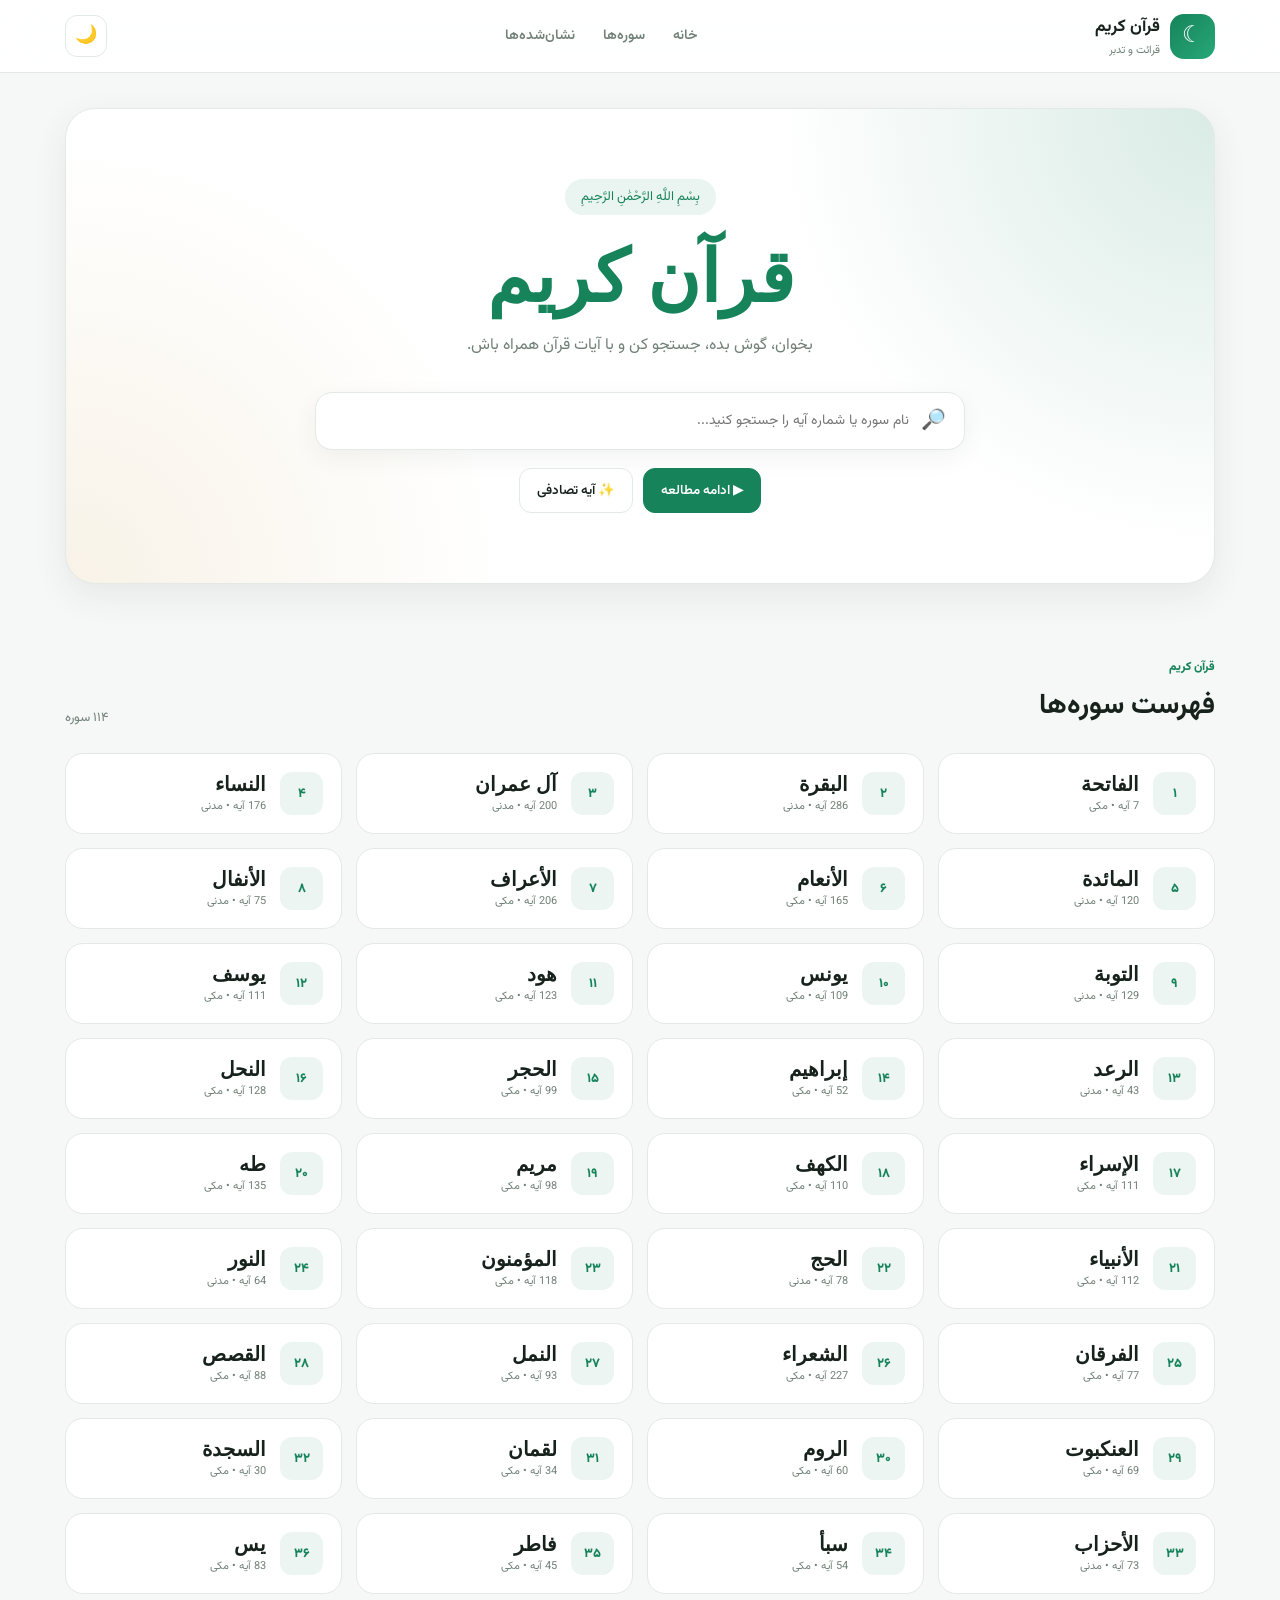
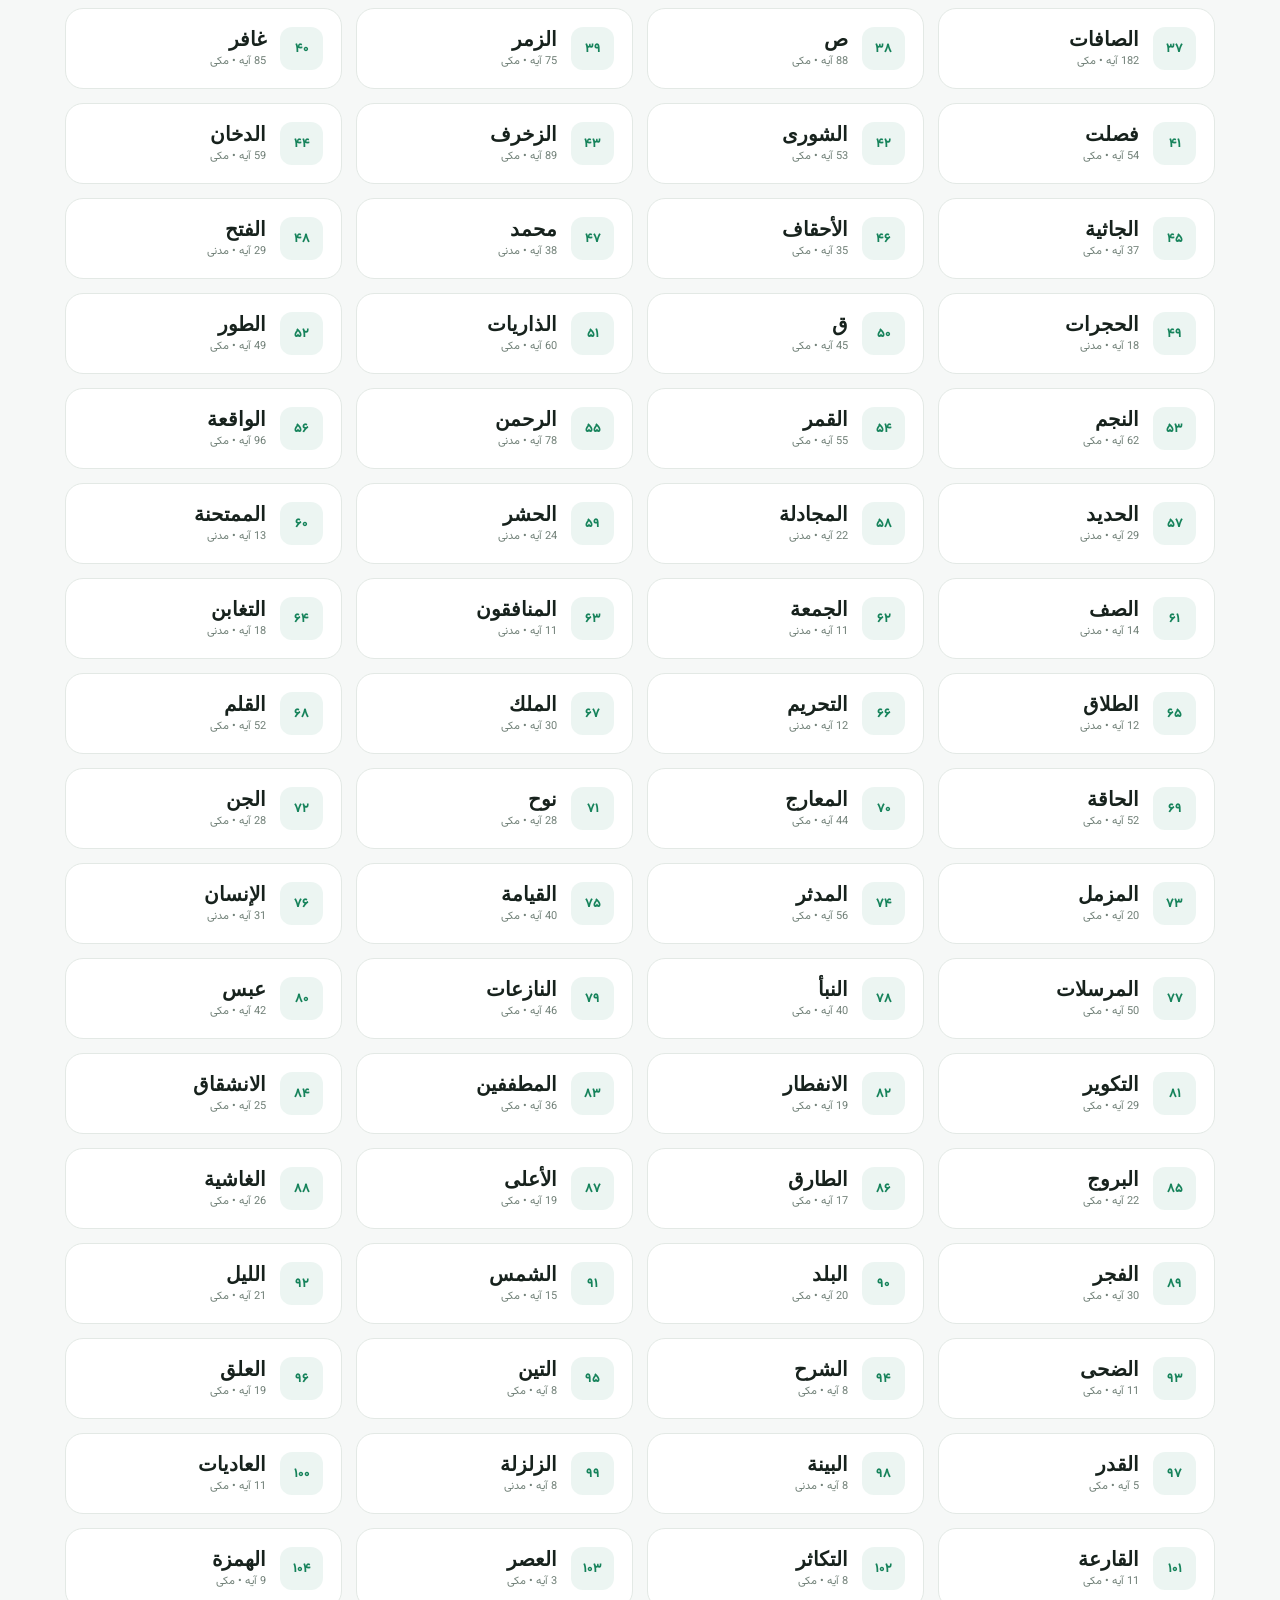
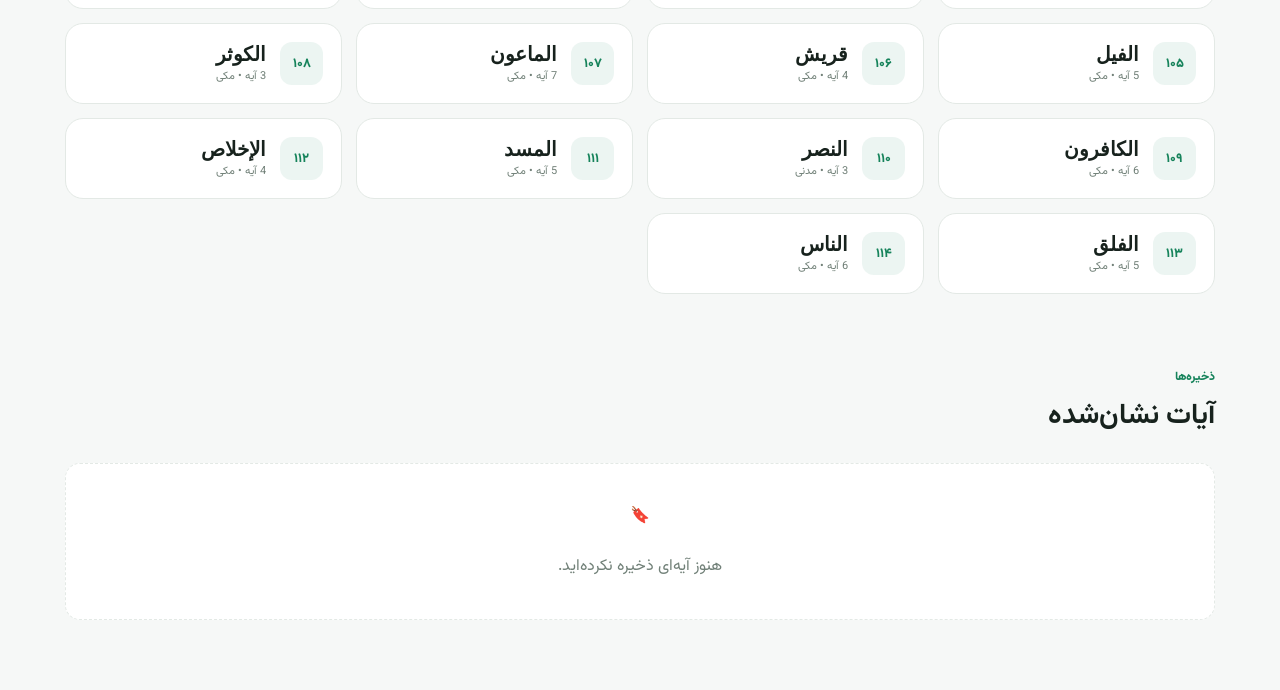
==== commit 23c50bd7: "Update index.html" ====
--- a/index.html
+++ b/index.html
@@ -4,8 +4,7 @@
 <head>
     <meta charset="UTF-8">
     <meta name="viewport" content="width=device-width, initial-scale=1.0">
-<link rel="stylesheet" href="200.css">
-    <script src="201.js"></script>
+
     <title>قرآن کریم | تلاوت، ترجمه و جستجو</title>
 
     <meta
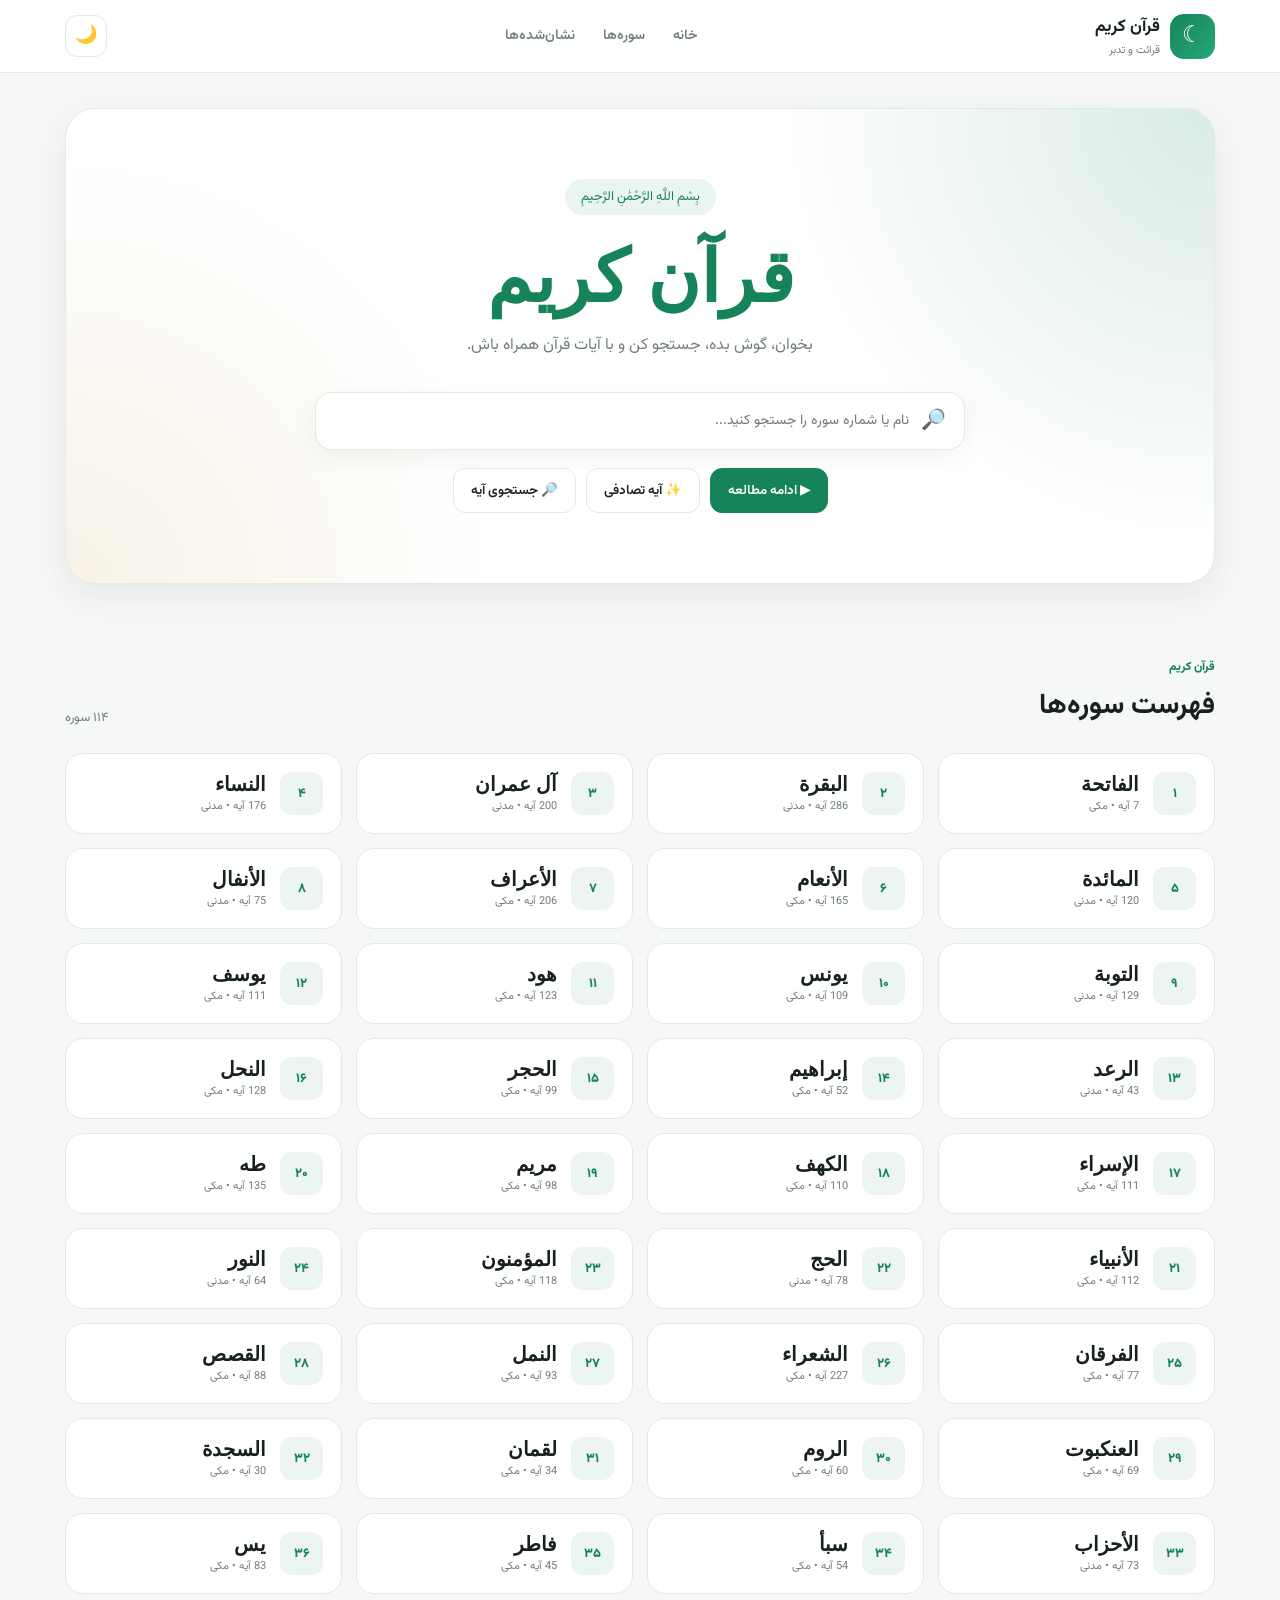
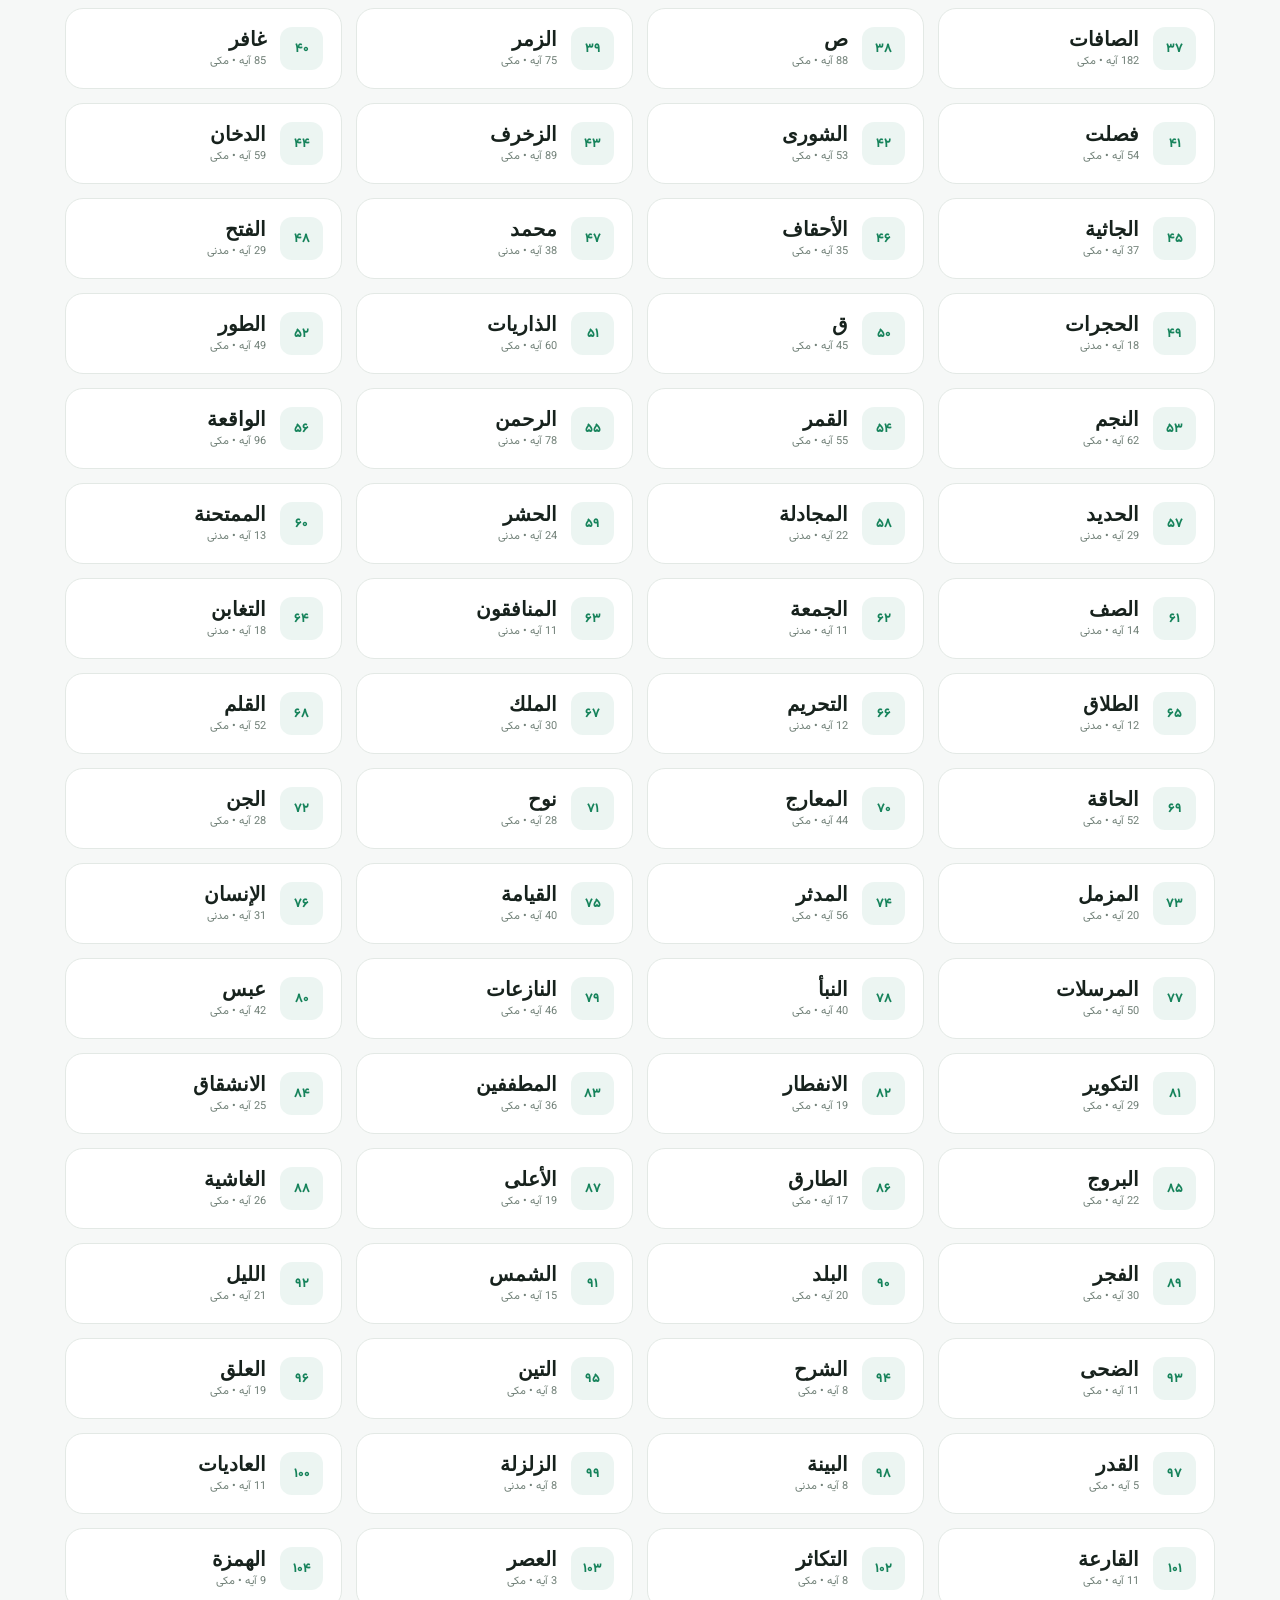
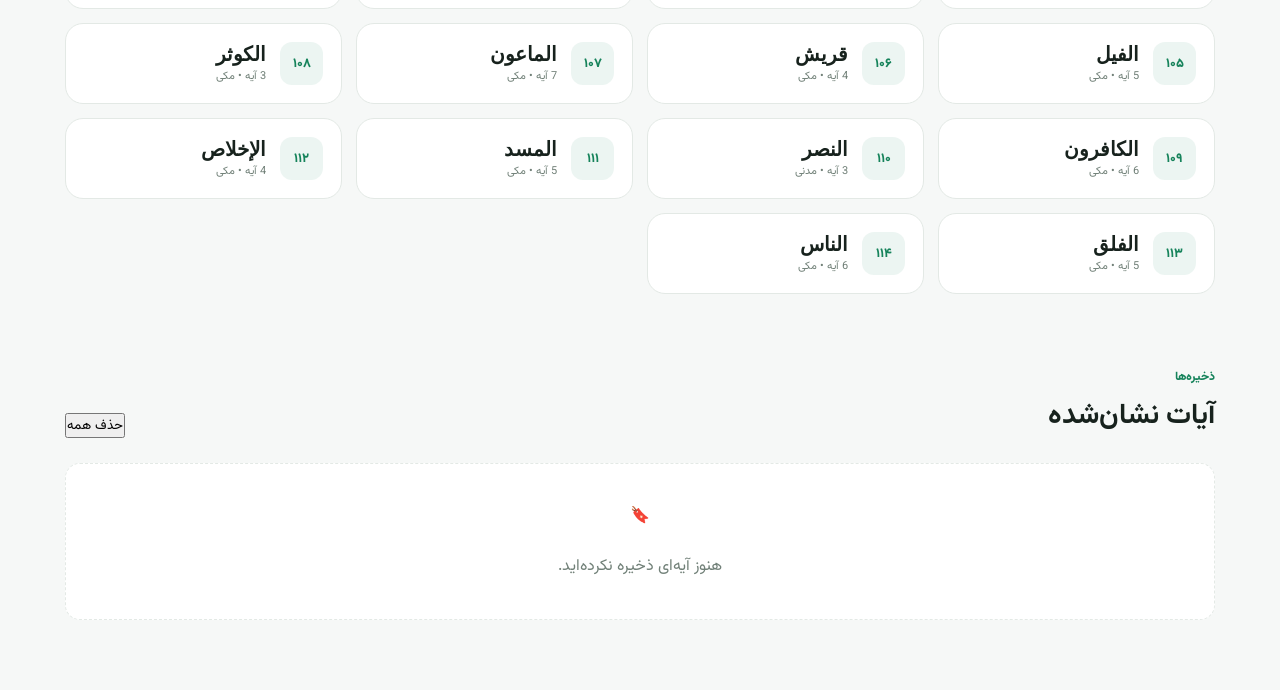
==== commit c0682a43: "Update index.html" ====
--- a/index.html
+++ b/index.html
@@ -9,7 +9,7 @@
 
     <meta
         name="description"
-        content="قرآن کریم با امکان جستجوی سوره و آیه، ترجمه، صوت قاری، نشانه‌گذاری و ادامه مطالعه."
+        content="قرآن کریم با امکان جستجوی سوره و آیه، ترجمه، انتخاب قاری، پخش صوت، نشان‌گذاری و ادامه مطالعه."
     >
 
     <link rel="stylesheet" href="200.css">
@@ -26,7 +26,7 @@
 
     <div class="header-inner">
 
-        <a href="#" class="brand">
+        <a href="#home" class="brand">
             <span class="brand-icon">☾</span>
 
             <div>
@@ -35,7 +35,6 @@
             </div>
         </a>
 
-
         <nav class="nav">
 
             <a href="#home">خانه</a>
@@ -43,7 +42,6 @@
             <a href="#bookmarks">نشان‌شده‌ها</a>
 
         </nav>
-
 
         <div class="header-actions">
 
@@ -51,20 +49,18 @@
                 id="themeButton"
                 class="icon-button"
                 type="button"
-                aria-label="تغییر حالت شب">
-
+                aria-label="تغییر حالت شب"
+            >
                 🌙
-
             </button>
 
             <button
                 id="menuButton"
                 class="menu-button"
                 type="button"
-                aria-label="منو">
-
+                aria-label="منو"
+            >
                 ☰
-
             </button>
 
         </div>
@@ -86,15 +82,12 @@
             بِسْمِ اللَّهِ الرَّحْمَٰنِ الرَّحِيمِ
         </span>
 
-        <h1>
-            قرآن کریم
-        </h1>
+        <h1>قرآن کریم</h1>
 
         <p>
             بخوان، گوش بده، جستجو کن و با آیات قرآن همراه باش.
         </p>
 
-
         <div class="search-box">
 
             <span>🔎</span>
@@ -102,33 +95,38 @@
             <input
                 id="searchInput"
                 type="search"
-                placeholder="نام سوره یا شماره آیه را جستجو کنید..."
+                placeholder="نام یا شماره سوره را جستجو کنید..."
                 autocomplete="off"
             >
 
         </div>
-
 
         <div class="quick-actions">
 
             <button
                 id="continueButton"
                 class="quick-button primary"
-                type="button">
-
+                type="button"
+            >
                 ▶ ادامه مطالعه
-
             </button>
 
             <button
                 id="randomButton"
                 class="quick-button"
-                type="button">
-
+                type="button"
+            >
                 ✨ آیه تصادفی
-
             </button>
 
+            <button
+                id="openSearchButton"
+                class="quick-button"
+                type="button"
+            >
+                🔎 جستجوی آیه
+            </button>
+
         </div>
 
     </div>
@@ -138,53 +136,42 @@
 
 <!-- ================= SURAH LIST ================= -->
 
-<section
-    class="section"
-    id="surahs">
+<section class="section" id="surahs">
 
     <div class="section-heading">
 
         <div>
 
-            <span class="section-label">
-                قرآن کریم
-            </span>
-
-            <h2>
-                فهرست سوره‌ها
-            </h2>
+            <span class="section-label">قرآن کریم</span>
+
+            <h2>فهرست سوره‌ها</h2>
 
         </div>
 
         <span
             id="surahCount"
-            class="result-count">
+            class="result-count"
+        >
             ۱۱۴ سوره
         </span>
 
     </div>
 
-
     <div
         id="surahGrid"
-        class="surah-grid">
-
-    </div>
-
+        class="surah-grid"
+    ></div>
 
     <div
         id="noResults"
-        class="no-results hidden">
+        class="no-results hidden"
+    >
 
         <div>🔎</div>
 
-        <h3>
-            چیزی پیدا نشد
-        </h3>
-
-        <p>
-            نام یا شماره سوره را بررسی کنید.
-        </p>
+        <h3>چیزی پیدا نشد</h3>
+
+        <p>نام یا شماره سوره را بررسی کنید.</p>
 
     </div>
 
@@ -195,33 +182,35 @@
 
 <section
     class="section bookmarks-section"
-    id="bookmarks">
+    id="bookmarks"
+>
 
     <div class="section-heading">
 
         <div>
 
-            <span class="section-label">
-                ذخیره‌ها
-            </span>
-
-            <h2>
-                آیات نشان‌شده
-            </h2>
-
-        </div>
-
-    </div>
-
+            <span class="section-label">ذخیره‌ها</span>
+
+            <h2>آیات نشان‌شده</h2>
+
+        </div>
+
+        <button
+            id="clearBookmarks"
+            class="clear-button"
+            type="button"
+        >
+            حذف همه
+        </button>
+
+    </div>
 
     <div
         id="bookmarkList"
-        class="bookmark-list">
-
-    </div>
+        class="bookmark-list"
+    ></div>
 
 </section>
-
 
 </main>
 
@@ -230,17 +219,18 @@
 
 <div
     id="surahModal"
-    class="modal">
+    class="modal"
+>
 
     <div class="modal-box surah-modal-box">
 
         <button
             id="closeSurah"
             class="close-button"
-            type="button">
-
+            type="button"
+            aria-label="بستن"
+        >
             ×
-
         </button>
 
 
@@ -250,7 +240,8 @@
 
                 <span
                     id="modalSurahNumber"
-                    class="surah-number-large">
+                    class="surah-number-large"
+                >
                     ۱
                 </span>
 
@@ -268,45 +259,117 @@
 
             </div>
 
-
             <div class="surah-tools">
 
-                <select
-                    id="translationSelect"
-                    aria-label="انتخاب مترجم">
-
-                    <option value="">
-                        بدون ترجمه
-                    </option>
-
-                    <option value="fa.makarem">
-                        ترجمه مکارم شیرازی
-                    </option>
-
-                    <option value="fa.ansarian">
-                        ترجمه حسین انصاریان
-                    </option>
-
-                </select>
-
-
-                <button
-                    id="surahAudioButton"
-                    class="audio-button"
-                    type="button">
-
-                    🎧 پخش سوره
-
-                </button>
+                <label>
+
+                    <span>مترجم</span>
+
+                    <select
+                        id="translationSelect"
+                        aria-label="انتخاب مترجم"
+                    >
+
+                        <option value="fa.makarem">
+                            مکارم شیرازی
+                        </option>
+
+                        <option value="fa.ansarian">
+                            حسین انصاریان
+                        </option>
+
+                        <option value="fa.fooladvand">
+                            محمدمهدی فولادوند
+                        </option>
+
+                        <option value="fa.ayati">
+                            عبدالمحمد آیتی
+                        </option>
+
+                        <option value="fa.ghomshei">
+                            الهی قمشه‌ای
+                        </option>
+
+                        <option value="">
+                            بدون ترجمه
+                        </option>
+
+                    </select>
+
+                </label>
+
+
+                <label>
+
+                    <span>قاری</span>
+
+                    <select
+                        id="reciterSelect"
+                        aria-label="انتخاب قاری"
+                    >
+
+                        <option value="ar.alafasy">
+                            مشاری راشد العفاسی
+                        </option>
+
+                        <option value="ar.abdulbasitmurattal">
+                            عبدالباسط عبدالصمد
+                        </option>
+
+                        <option value="ar.husary">
+                            محمود خلیل الحصری
+                        </option>
+
+                        <option value="ar.minshawi">
+                            محمد صدیق المنشاوی
+                        </option>
+
+                        <option value="ar.mahermuaiqly">
+                            ماهر المعیقلی
+                        </option>
+
+                    </select>
+
+                </label>
+
+
+                <div class="audio-controls">
+
+                    <button
+                        id="surahAudioButton"
+                        class="audio-button"
+                        type="button"
+                    >
+                        ▶ پخش سوره
+                    </button>
+
+                    <button
+                        id="stopAudioButton"
+                        class="stop-button"
+                        type="button"
+                    >
+                        ■ توقف
+                    </button>
+
+                </div>
 
             </div>
 
+        </div>
+
+
+        <div
+            id="audioStatus"
+            class="audio-status"
+        >
+            برای پخش کامل سوره روی «پخش سوره» بزنید.
         </div>
 
 
         <div
             id="surahLoading"
-            class="loading">
+            class="loading"
+        >
 
             <div class="spinner"></div>
 
@@ -319,9 +382,8 @@
 
         <div
             id="ayahContainer"
-            class="ayah-container">
-
-        </div>
+            class="ayah-container"
+        ></div>
 
     </div>
 
@@ -332,17 +394,17 @@
 
 <div
     id="searchModal"
-    class="modal">
+    class="modal"
+>
 
     <div class="modal-box search-modal-box">
 
         <button
             id="closeSearch"
             class="close-button"
-            type="button">
-
+            type="button"
+        >
             ×
-
         </button>
 
 
@@ -353,11 +415,11 @@
             </span>
 
             <h2>
-                نتایج جستجوی آیات
+                جستجوی آیات قرآن
             </h2>
 
             <p>
-                عبارت موردنظر خود را در قرآن پیدا کنید.
+                یک کلمه یا عبارت را جستجو کنید.
             </p>
 
         </div>
@@ -373,20 +435,27 @@
 
             <button
                 id="ayahSearchButton"
-                type="button">
-
+                type="button"
+            >
                 جستجو
-
             </button>
 
+        </div>
+
+
+        <div
+            id="searchLoading"
+            class="loading hidden"
+        >
+            <div class="spinner"></div>
+            <p>در حال جستجو...</p>
         </div>
 
 
         <div
             id="searchResults"
-            class="search-results">
-
-        </div>
+            class="search-results"
+        ></div>
 
     </div>
 
@@ -397,17 +466,17 @@
 
 <div
     id="continueModal"
-    class="modal">
+    class="modal"
+>
 
     <div class="modal-box small-modal">
 
         <button
             id="closeContinue"
             class="close-button"
-            type="button">
-
+            type="button"
+        >
             ×
-
         </button>
 
 
@@ -422,17 +491,16 @@
 
 
         <p id="continueText">
-            آخرین آیه‌ای ذخیره نشده است.
+            هنوز آخرین آیه‌ای ذخیره نشده است.
         </p>
 
 
         <button
             id="openContinue"
             class="main-button"
-            type="button">
-
+            type="button"
+        >
             باز کردن آیه
-
         </button>
 
     </div>
@@ -444,12 +512,18 @@
 
 <div
     id="toast"
-    class="toast">
-
-</div>
+    class="toast"
+></div>
+
+
+<audio
+    id="quranAudio"
+    preload="none"
+></audio>
 
 
 <script src="201.js"></script>
 
 </body>
+
 </html>
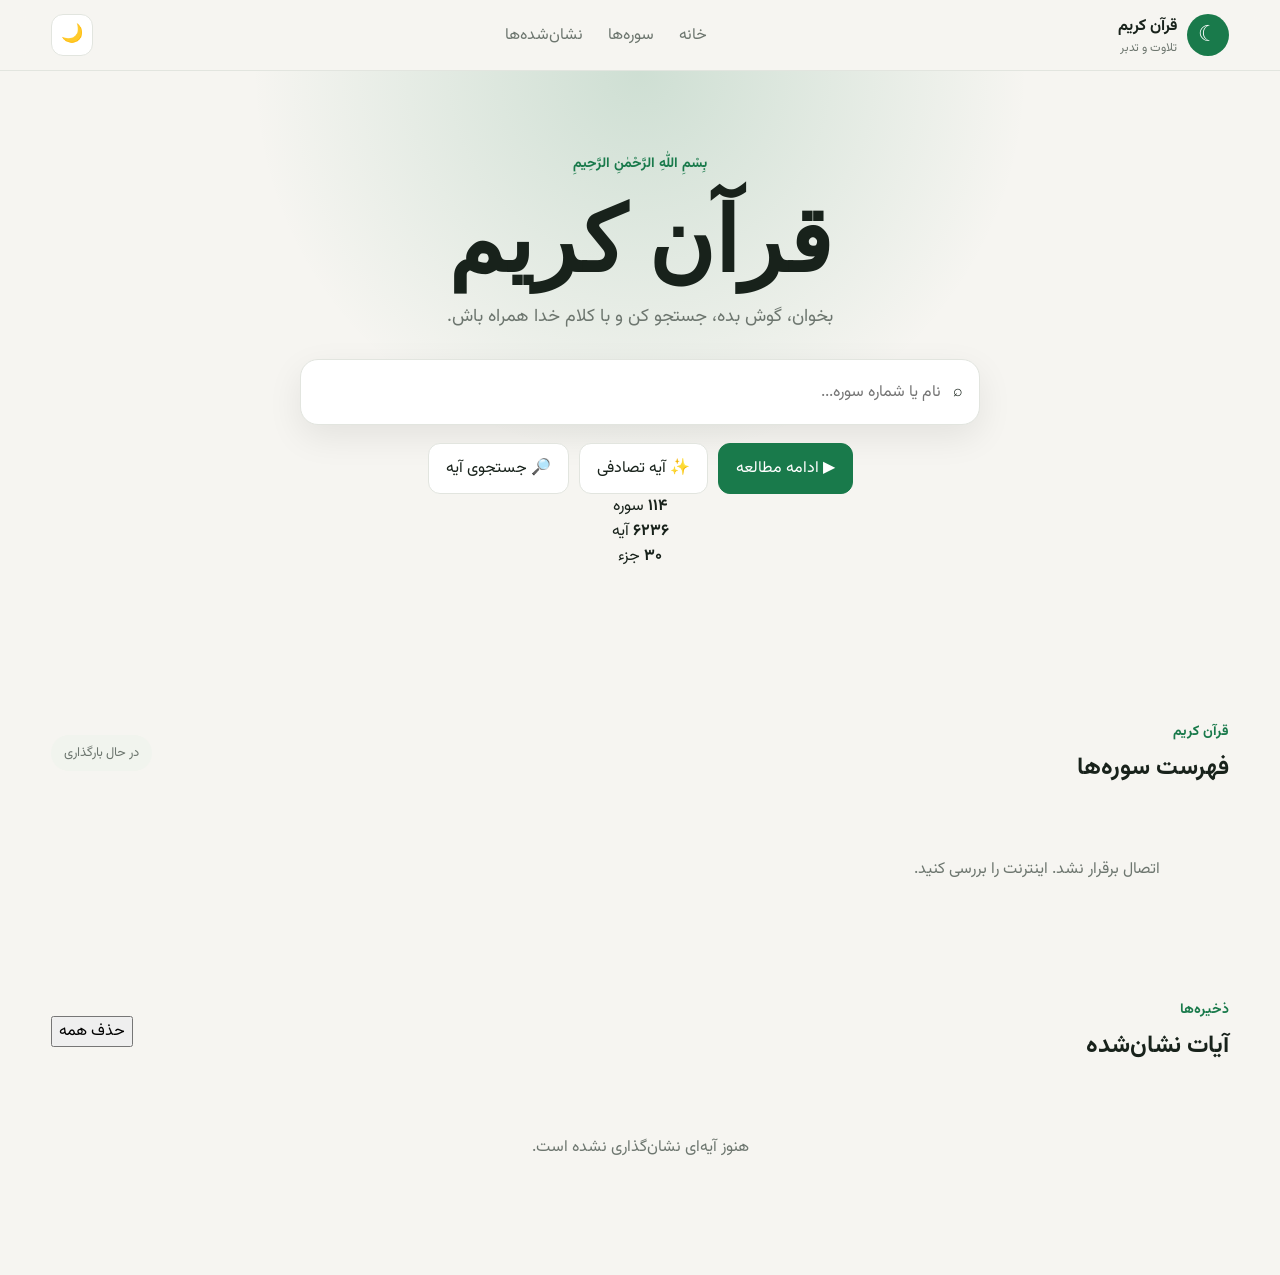
==== commit b4cf4ca2: "Update index.html" ====
--- a/index.html
+++ b/index.html
@@ -1,15 +1,14 @@
 <!DOCTYPE html>
 <html lang="fa" dir="rtl">
-
 <head>
     <meta charset="UTF-8">
-    <meta name="viewport" content="width=device-width, initial-scale=1.0">
-
-    <title>قرآن کریم | تلاوت، ترجمه و جستجو</title>
+    <meta name="viewport" content="width=device-width, initial-scale=1">
+
+    <title>قرآن کریم | تلاوت و تدبر</title>
 
     <meta
         name="description"
-        content="قرآن کریم با امکان جستجوی سوره و آیه، ترجمه، انتخاب قاری، پخش صوت، نشان‌گذاری و ادامه مطالعه."
+        content="قرآن کریم با تلاوت، ترجمه فارسی، جستجوی عربی و فارسی، انتخاب قاری و نشان‌گذاری آیات."
     >
 
     <link rel="stylesheet" href="200.css">
@@ -29,18 +28,16 @@
         <a href="#home" class="brand">
             <span class="brand-icon">☾</span>
 
-            <div>
+            <span>
                 <strong>قرآن کریم</strong>
-                <small>قرائت و تدبر</small>
-            </div>
+                <small>تلاوت و تدبر</small>
+            </span>
         </a>
 
-        <nav class="nav">
-
+        <nav id="nav" class="nav">
             <a href="#home">خانه</a>
             <a href="#surahs">سوره‌ها</a>
             <a href="#bookmarks">نشان‌شده‌ها</a>
-
         </nav>
 
         <div class="header-actions">
@@ -56,9 +53,9 @@
 
             <button
                 id="menuButton"
-                class="menu-button"
-                type="button"
-                aria-label="منو"
+                class="icon-button menu-button"
+                type="button"
+                aria-label="منوی سایت"
             >
                 ☰
             </button>
@@ -72,30 +69,31 @@
 
 <main>
 
-<!-- ================= HERO ================= -->
-
-<section class="hero" id="home">
+<section id="home" class="hero">
+
+    <div class="hero-orb orb-one"></div>
+    <div class="hero-orb orb-two"></div>
 
     <div class="hero-content">
 
         <span class="hero-badge">
-            بِسْمِ اللَّهِ الرَّحْمَٰنِ الرَّحِيمِ
+            بِسْمِ اللّٰهِ الرَّحْمٰنِ الرَّحِيمِ
         </span>
 
         <h1>قرآن کریم</h1>
 
         <p>
-            بخوان، گوش بده، جستجو کن و با آیات قرآن همراه باش.
+            بخوان، گوش بده، جستجو کن و با کلام خدا همراه باش.
         </p>
 
         <div class="search-box">
 
-            <span>🔎</span>
+            <span>⌕</span>
 
             <input
                 id="searchInput"
                 type="search"
-                placeholder="نام یا شماره سوره را جستجو کنید..."
+                placeholder="نام یا شماره سوره..."
                 autocomplete="off"
             >
 
@@ -129,75 +127,68 @@
 
         </div>
 
+        <div class="hero-stats">
+
+            <div>
+                <strong>۱۱۴</strong>
+                <span>سوره</span>
+            </div>
+
+            <div>
+                <strong>۶۲۳۶</strong>
+                <span>آیه</span>
+            </div>
+
+            <div>
+                <strong>۳۰</strong>
+                <span>جزء</span>
+            </div>
+
+        </div>
+
     </div>
 
 </section>
 
 
-<!-- ================= SURAH LIST ================= -->
-
-<section class="section" id="surahs">
+<section id="surahs" class="section">
 
     <div class="section-heading">
 
         <div>
-
             <span class="section-label">قرآن کریم</span>
-
             <h2>فهرست سوره‌ها</h2>
-
-        </div>
-
-        <span
-            id="surahCount"
-            class="result-count"
-        >
-            ۱۱۴ سوره
+        </div>
+
+        <span id="surahCount" class="result-count">
+            در حال بارگذاری
         </span>
 
     </div>
 
-    <div
-        id="surahGrid"
-        class="surah-grid"
-    ></div>
-
-    <div
-        id="noResults"
-        class="no-results hidden"
-    >
-
-        <div>🔎</div>
-
+    <div id="surahGrid" class="surah-grid"></div>
+
+    <div id="noResults" class="empty-message hidden">
+        <div class="empty-icon">🔎</div>
         <h3>چیزی پیدا نشد</h3>
-
-        <p>نام یا شماره سوره را بررسی کنید.</p>
-
+        <p>نام، شماره یا نام عربی سوره را بررسی کنید.</p>
     </div>
 
 </section>
 
 
-<!-- ================= BOOKMARKS ================= -->
-
-<section
-    class="section bookmarks-section"
-    id="bookmarks"
->
+<section id="bookmarks" class="section">
 
     <div class="section-heading">
 
         <div>
-
             <span class="section-label">ذخیره‌ها</span>
-
             <h2>آیات نشان‌شده</h2>
-
         </div>
 
         <button
             id="clearBookmarks"
-            class="clear-button"
+            class="text-button"
             type="button"
         >
             حذف همه
@@ -205,22 +196,16 @@
 
     </div>
 
-    <div
-        id="bookmarkList"
-        class="bookmark-list"
-    ></div>
+    <div id="bookmarkList" class="bookmark-list"></div>
 
 </section>
 
 </main>
 
 
-<!-- ================= SURAH MODAL ================= -->
-
-<div
-    id="surahModal"
-    class="modal"
->
+<!-- SURAH MODAL -->
+
+<div id="surahModal" class="modal">
 
     <div class="modal-box surah-modal-box">
 
@@ -228,11 +213,9 @@
             id="closeSurah"
             class="close-button"
             type="button"
-            aria-label="بستن"
         >
             ×
         </button>
-
 
         <div class="surah-header">
 
@@ -246,15 +229,8 @@
                 </span>
 
                 <div>
-
-                    <h2 id="modalSurahName">
-                        سوره
-                    </h2>
-
-                    <p id="modalSurahInfo">
-                        در حال بارگذاری...
-                    </p>
-
+                    <h2 id="modalSurahName">سوره</h2>
+                    <p id="modalSurahInfo">در حال بارگذاری...</p>
                 </div>
 
             </div>
@@ -262,114 +238,85 @@
             <div class="surah-tools">
 
                 <label>
-
                     <span>مترجم</span>
 
-                    <select
-                        id="translationSelect"
-                        aria-label="انتخاب مترجم"
-                    >
-
-                        <option value="fa.makarem">
-                            مکارم شیرازی
+                    <select id="translationSelect">
+                        <option value="loading">
+                            در حال دریافت...
                         </option>
-
-                        <option value="fa.ansarian">
-                            حسین انصاریان
+                    </select>
+                </label>
+
+                <label>
+                    <span>قاری</span>
+
+                    <select id="reciterSelect">
+                        <option value="loading">
+                            در حال دریافت...
                         </option>
-
-                        <option value="fa.fooladvand">
-                            محمدمهدی فولادوند
-                        </option>
-
-                        <option value="fa.ayati">
-                            عبدالمحمد آیتی
-                        </option>
-
-                        <option value="fa.ghomshei">
-                            الهی قمشه‌ای
-                        </option>
-
-                        <option value="">
-                            بدون ترجمه
-                        </option>
-
                     </select>
-
                 </label>
 
-
-                <label>
-
-                    <span>قاری</span>
-
-                    <select
-                        id="reciterSelect"
-                        aria-label="انتخاب قاری"
-                    >
-
-                        <option value="ar.alafasy">
-                            مشاری راشد العفاسی
-                        </option>
-
-                        <option value="ar.abdulbasitmurattal">
-                            عبدالباسط عبدالصمد
-                        </option>
-
-                        <option value="ar.husary">
-                            محمود خلیل الحصری
-                        </option>
-
-                        <option value="ar.minshawi">
-                            محمد صدیق المنشاوی
-                        </option>
-
-                        <option value="ar.mahermuaiqly">
-                            ماهر المعیقلی
-                        </option>
-
-                    </select>
-
-                </label>
-
-
-                <div class="audio-controls">
-
-                    <button
-                        id="surahAudioButton"
-                        class="audio-button"
-                        type="button"
-                    >
-                        ▶ پخش سوره
-                    </button>
-
-                    <button
-                        id="stopAudioButton"
-                        class="stop-button"
-                        type="button"
-                    >
-                        ■ توقف
-                    </button>
-
-                </div>
-
-            </div>
-
-        </div>
-
-
-        <div
-            id="audioStatus"
-            class="audio-status"
-        >
-            برای پخش کامل سوره روی «پخش سوره» بزنید.
-        </div>
-
-
-        <div
-            id="surahLoading"
-            class="loading"
-        >
+            </div>
+
+        </div>
+
+
+        <div class="audio-panel">
+
+            <div class="audio-panel-info">
+
+                <strong>تلاوت سوره</strong>
+
+                <span id="audioStatus">
+                    برای شروع، دکمه پخش را بزنید.
+                </span>
+
+            </div>
+
+            <div class="audio-controls">
+
+                <button
+                    id="previousAyahButton"
+                    class="audio-control"
+                    type="button"
+                    title="آیه قبل"
+                >
+                    ⏮
+                </button>
+
+                <button
+                    id="surahAudioButton"
+                    class="audio-main-button"
+                    type="button"
+                >
+                    ▶ پخش
+                </button>
+
+                <button
+                    id="stopAudioButton"
+                    class="audio-control stop"
+                    type="button"
+                    title="توقف"
+                >
+                    ■
+                </button>
+
+                <button
+                    id="nextAyahButton"
+                    class="audio-control"
+                    type="button"
+                    title="آیه بعد"
+                >
+                    ⏭
+                </button>
+
+            </div>
+
+        </div>
+
+
+        <div id="surahLoading" class="loading">
 
             <div class="spinner"></div>
 
@@ -380,22 +327,16 @@
         </div>
 
 
-        <div
-            id="ayahContainer"
-            class="ayah-container"
-        ></div>
+        <div id="ayahContainer" class="ayah-container"></div>
 
     </div>
 
 </div>
 
 
-<!-- ================= AYAH SEARCH MODAL ================= -->
-
-<div
-    id="searchModal"
-    class="modal"
->
+<!-- SEARCH MODAL -->
+
+<div id="searchModal" class="modal">
 
     <div class="modal-box search-modal-box">
 
@@ -407,11 +348,10 @@
             ×
         </button>
 
-
         <div class="modal-title">
 
             <span class="section-label">
-                جستجو
+                جستجوی هوشمند
             </span>
 
             <h2>
@@ -419,8 +359,37 @@
             </h2>
 
             <p>
-                یک کلمه یا عبارت را جستجو کنید.
+                عربی یا فارسی جستجو کنید. برای آدرس مستقیم از ۲:۲۵۵ استفاده کنید.
             </p>
+
+        </div>
+
+
+        <div class="search-tabs">
+
+            <button
+                class="search-tab active"
+                data-search="smart"
+                type="button"
+            >
+                همه
+            </button>
+
+            <button
+                class="search-tab"
+                data-search="arabic"
+                type="button"
+            >
+                عربی
+            </button>
+
+            <button
+                class="search-tab"
+                data-search="persian"
+                type="button"
+            >
+                فارسی
+            </button>
 
         </div>
 
@@ -430,7 +399,8 @@
             <input
                 id="ayahSearchInput"
                 type="search"
-                placeholder="مثلاً: الله، نماز، صبر..."
+                placeholder="مثلاً: صبر، رحمت، الله، ۲:۲۵۵"
+                autocomplete="off"
             >
 
             <button
@@ -440,6 +410,13 @@
                 جستجو
             </button>
 
+        </div>
+
+        <div
+            id="searchHint"
+            class="search-hint"
+        >
+            جستجوی فارسی در ترجمه انتخاب‌شده انجام می‌شود.
         </div>
 
 
@@ -462,12 +439,9 @@
 </div>
 
 
-<!-- ================= CONTINUE MODAL ================= -->
-
-<div
-    id="continueModal"
-    class="modal"
->
+<!-- CONTINUE MODAL -->
+
+<div id="continueModal" class="modal">
 
     <div class="modal-box small-modal">
 
@@ -479,28 +453,22 @@
             ×
         </button>
 
-
         <div class="continue-icon">
             ▶
         </div>
 
-
-        <h2>
-            ادامه مطالعه
-        </h2>
-
+        <h2>ادامه مطالعه</h2>
 
         <p id="continueText">
-            هنوز آخرین آیه‌ای ذخیره نشده است.
+            هنوز مطالعه‌ای ذخیره نشده است.
         </p>
-
 
         <button
             id="openContinue"
             class="main-button"
             type="button"
         >
-            باز کردن آیه
+            باز کردن
         </button>
 
     </div>
@@ -508,22 +476,11 @@
 </div>
 
 
-<!-- ================= TOAST ================= -->
-
-<div
-    id="toast"
-    class="toast"
-></div>
-
-
-<audio
-    id="quranAudio"
-    preload="none"
-></audio>
-
+<div id="toast" class="toast"></div>
+
+<audio id="quranAudio" preload="none"></audio>
 
 <script src="201.js"></script>
 
 </body>
-
 </html>
--- a/200.css
+++ b/200.css
@@ -1,182 +1,118 @@
+:root {
+    --bg: #f6f5f1;
+    --surface: #ffffff;
+    --surface-2: #f1f4ee;
+    --text: #18221b;
+    --muted: #6d766f;
+    --primary: #197a4b;
+    --primary-dark: #125d38;
+    --border: #e2e5df;
+    --shadow: 0 12px 35px rgba(0, 0, 0, .08);
+    --header-bg: rgba(246, 245, 241, .88);
+}
+
+body.dark {
+    --bg: #101512;
+    --surface: #19201b;
+    --surface-2: #222b24;
+    --text: #f1f5ef;
+    --muted: #a7afa8;
+    --primary: #55c27d;
+    --primary-dark: #3eaa65;
+    --border: #303b32;
+    --shadow: 0 12px 35px rgba(0, 0, 0, .28);
+    --header-bg: rgba(16, 21, 18, .9);
+}
+
 * {
-    margin: 0;
-    padding: 0;
     box-sizing: border-box;
 }
-
-:root {
-    --primary: #16835b;
-    --primary-dark: #0f6245;
-    --gold: #c99b45;
-
-    --bg: #f6f8f7;
-    --card: #ffffff;
-
-    --text: #17221d;
-    --muted: #718078;
-
-    --border: #e3e9e5;
-
-    --shadow:
-        0 12px 35px rgba(20, 50, 35, 0.08);
-}
-
-body.dark {
-    --bg: #101714;
-    --card: #18211d;
-    --text: #edf5f0;
-    --muted: #a5b4ac;
-    --border: #29362f;
-
-    background: var(--bg);
-}
-
-
-/* ================= GENERAL ================= */
 
 html {
     scroll-behavior: smooth;
 }
 
 body {
-    direction: rtl;
-
-    min-width: 0;
-
-    overflow-x: hidden;
-
-    font-family:
-        Vazirmatn,
-        Tahoma,
-        sans-serif;
-
-    color: var(--text);
-
+    margin: 0;
+    font-family: "Vazirmatn", sans-serif;
     background: var(--bg);
-
-    transition:
-        background 0.3s,
-        color 0.3s;
+    color: var(--text);
+    transition: .25s;
 }
 
 button,
 input,
 select {
-    font-family: inherit;
+    font: inherit;
 }
 
 button {
     cursor: pointer;
 }
 
-
-/* ================= HEADER ================= */
+.hidden {
+    display: none !important;
+}
+
+/* HEADER */
 
 .header {
     position: sticky;
-
     top: 0;
-
-    z-index: 1000;
-
-    background:
-        rgba(255, 255, 255, 0.88);
-
-    border-bottom:
-        1px solid var(--border);
-
-    backdrop-filter: blur(18px);
-}
-
-.dark .header {
-    background:
-        rgba(16, 23, 20, 0.9);
+    z-index: 50;
+    background: var(--header-bg);
+    backdrop-filter: blur(12px);
+    border-bottom: 1px solid var(--border);
 }
 
 .header-inner {
-    width: min(1150px, 94%);
-
-    min-height: 72px;
-
+    width: min(1180px, 92%);
+    min-height: 70px;
     margin: auto;
-
-    display: flex;
-
+    display: flex;
     align-items: center;
-
     justify-content: space-between;
-
     gap: 20px;
 }
 
 .brand {
     display: flex;
-
     align-items: center;
-
     gap: 10px;
-
+    color: var(--text);
     text-decoration: none;
-
-    color: var(--text);
 }
 
 .brand-icon {
-    width: 45px;
-    height: 45px;
-
+    width: 42px;
+    height: 42px;
     display: grid;
-
     place-items: center;
-
+    background: var(--primary);
     color: white;
-
-    font-size: 23px;
-
-    border-radius: 14px;
-
-    background:
-        linear-gradient(
-            135deg,
-            var(--primary),
-            #27a878
-        );
-}
-
-.brand strong {
-    display: block;
-
-    font-size: 17px;
-}
-
+    border-radius: 50%;
+    font-size: 22px;
+}
+
+.brand strong,
 .brand small {
     display: block;
-
-    margin-top: 2px;
-
-    color: var(--muted);
-
-    font-size: 11px;
+}
+
+.brand small {
+    color: var(--muted);
+    font-size: 12px;
 }
 
 .nav {
     display: flex;
-
-    align-items: center;
-
-    gap: 28px;
+    gap: 25px;
 }
 
 .nav a {
     color: var(--muted);
-
     text-decoration: none;
-
-    font-size: 14px;
-
-    font-weight: 600;
-
-    transition: 0.2s;
+    transition: .2s;
 }
 
 .nav a:hover {
@@ -185,7 +121,6 @@
 
 .header-actions {
     display: flex;
-
     gap: 8px;
 }
 
@@ -193,15 +128,10 @@
 .menu-button {
     width: 42px;
     height: 42px;
-
-    border: 1px solid var(--border);
-
-    color: var(--text);
-
-    background: var(--card);
-
+    border: 1px solid var(--border);
+    background: var(--surface);
+    color: var(--text);
     border-radius: 12px;
-
     font-size: 18px;
 }
 
@@ -209,584 +139,333 @@
     display: none;
 }
 
-
-/* ================= HERO ================= */
+/* HERO */
 
 .hero {
-    width: min(1150px, 94%);
-
-    margin: 35px auto 0;
-
-    padding: 70px 30px;
-
+    padding: 80px 20px;
+    background:
+        radial-gradient(circle at 50% 0%, rgba(25, 122, 75, .18), transparent 45%);
+}
+
+.hero-content {
+    max-width: 800px;
+    margin: auto;
     text-align: center;
-
-    border-radius: 30px;
-
-    background:
-        radial-gradient(
-            circle at top right,
-            rgba(22, 131, 91, 0.16),
-            transparent 35%
-        ),
-        radial-gradient(
-            circle at bottom left,
-            rgba(201, 155, 69, 0.13),
-            transparent 35%
-        ),
-        var(--card);
-
-    border: 1px solid var(--border);
-
+}
+
+.hero-badge,
+.section-label {
+    color: var(--primary);
+    font-weight: 700;
+    font-size: 14px;
+}
+
+.hero h1 {
+    font-family: "Amiri", serif;
+    font-size: clamp(52px, 8vw, 90px);
+    margin: 12px 0 0;
+}
+
+.hero p {
+    color: var(--muted);
+    font-size: 18px;
+    margin: 10px auto 28px;
+}
+
+.search-box {
+    max-width: 680px;
+    margin: auto;
+    display: flex;
+    align-items: center;
+    gap: 10px;
+    background: var(--surface);
+    padding: 6px 16px;
+    border: 1px solid var(--border);
+    border-radius: 18px;
     box-shadow: var(--shadow);
-}
-
-.hero-content {
-    max-width: 750px;
-
-    margin: auto;
-}
-
-.hero-badge {
-    display: inline-block;
-
-    padding: 8px 16px;
-
-    color: var(--primary);
-
-    background:
-        rgba(22, 131, 91, 0.09);
-
-    border-radius: 30px;
-
-    font-size: 13px;
-}
-
-.hero h1 {
-    margin: 20px 0 10px;
-
-    font-family: Amiri, serif;
-
-    font-size: clamp(42px, 7vw, 72px);
-
-    color: var(--primary);
-}
-
-.hero p {
-    color: var(--muted);
-
-    line-height: 2;
-}
-
-
-/* ================= SEARCH ================= */
-
-.search-box {
-    max-width: 650px;
-
-    height: 58px;
-
-    margin: 30px auto 0;
-
-    padding: 0 18px;
-
-    display: flex;
-
-    align-items: center;
-
-    gap: 12px;
-
-    background: var(--card);
-
-    border: 1px solid var(--border);
-
-    border-radius: 17px;
-
-    box-shadow:
-        0 8px 25px rgba(20, 50, 35, 0.06);
-}
-
-.search-box span {
-    font-size: 20px;
 }
 
 .search-box input {
     width: 100%;
-
+    height: 52px;
     border: 0;
-
     outline: 0;
-
-    color: var(--text);
-
     background: transparent;
-
-    font-size: 14px;
+    color: var(--text);
 }
 
 .quick-actions {
     margin-top: 18px;
-
-    display: flex;
-
+    display: flex;
     justify-content: center;
-
     gap: 10px;
-
     flex-wrap: wrap;
 }
 
-.quick-button {
-    padding: 11px 17px;
-
-    border: 1px solid var(--border);
-
-    color: var(--text);
-
-    background: var(--card);
-
+.quick-button,
+.main-button,
+.audio-button,
+.stop-button,
+.clear-button,
+.ayah-search button {
+    border: 0;
     border-radius: 12px;
-
-    font-weight: 600;
-}
-
-.quick-button.primary {
+    padding: 12px 17px;
+    background: var(--surface);
+    color: var(--text);
+    border: 1px solid var(--border);
+    transition: .2s;
+}
+
+.quick-button:hover,
+.clear-button:hover {
+    transform: translateY(-2px);
+}
+
+.primary,
+.main-button,
+.audio-button,
+.ayah-search button {
+    background: var(--primary);
     color: white;
-
     border-color: var(--primary);
-
-    background: var(--primary);
-}
-
-
-/* ================= SECTIONS ================= */
+}
+
+.stop-button {
+    background: #d95252;
+    color: white;
+    border-color: #d95252;
+}
+
+/* SECTIONS */
 
 .section {
-    width: min(1150px, 94%);
-
+    width: min(1180px, 92%);
     margin: 70px auto;
 }
 
 .section-heading {
     display: flex;
-
-    align-items: end;
-
+    align-items: center;
     justify-content: space-between;
-
-    gap: 20px;
-
+    gap: 15px;
     margin-bottom: 25px;
 }
 
-.section-label {
-    display: inline-block;
-
-    color: var(--primary);
-
-    font-size: 12px;
-
-    font-weight: 800;
-}
-
 .section-heading h2 {
-    margin-top: 5px;
-
-    font-size: 28px;
+    margin: 5px 0 0;
 }
 
 .result-count {
-    color: var(--muted);
-
+    background: var(--surface-2);
+    color: var(--muted);
+    padding: 8px 13px;
+    border-radius: 20px;
     font-size: 13px;
 }
 
-
-/* ================= SURAH GRID ================= */
+.clear-button {
+    color: #d94c4c;
+}
+
+/* SURAH */
 
 .surah-grid {
     display: grid;
-
-    grid-template-columns:
-        repeat(4, 1fr);
-
+    grid-template-columns: repeat(3, 1fr);
     gap: 14px;
 }
 
 .surah-card {
-    min-width: 0;
-
-    padding: 18px;
-
-    display: flex;
-
+    width: 100%;
+    text-align: right;
+    display: flex;
     align-items: center;
-
-    gap: 14px;
-
-    cursor: pointer;
-
-    background: var(--card);
-
-    border: 1px solid var(--border);
-
-    border-radius: 18px;
-
-    transition:
-        transform 0.2s,
-        box-shadow 0.2s,
-        border-color 0.2s;
+    gap: 12px;
+    padding: 17px;
+    border: 1px solid var(--border);
+    background: var(--surface);
+    color: var(--text);
+    border-radius: 16px;
+    transition: .2s;
 }
 
 .surah-card:hover {
     transform: translateY(-4px);
-
-    border-color:
-        rgba(22, 131, 91, 0.35);
-
+    border-color: var(--primary);
     box-shadow: var(--shadow);
 }
 
 .surah-number {
-    width: 43px;
-    height: 43px;
-
-    flex-shrink: 0;
-
+    width: 38px;
+    height: 38px;
+    flex: 0 0 auto;
     display: grid;
-
     place-items: center;
-
+    border-radius: 12px;
+    background: var(--surface-2);
     color: var(--primary);
-
-    font-size: 13px;
-
-    font-weight: 800;
-
-    background:
-        rgba(22, 131, 91, 0.08);
-
-    border-radius: 12px;
-}
-
-.surah-card h3 {
-    font-family: Amiri, serif;
-
-    font-size: 20px;
-}
-
-.surah-card p {
-    margin-top: 2px;
-
-    color: var(--muted);
-
-    font-size: 11px;
-}
-
-
-/* ================= MODAL ================= */
+    font-weight: 700;
+}
+
+.surah-card-info {
+    min-width: 0;
+}
+
+.surah-card-info strong,
+.surah-card-info small {
+    display: block;
+}
+
+.surah-card-info small {
+    color: var(--muted);
+    margin-top: 3px;
+}
+
+.surah-name-arabic {
+    margin-right: auto;
+    font-family: "Amiri", serif;
+    font-size: 24px;
+    color: var(--primary);
+}
+
+/* MODAL */
 
 .modal {
     position: fixed;
-
     inset: 0;
-
-    z-index: 3000;
-
+    z-index: 100;
     display: none;
-
     padding: 20px;
-
+    background: rgba(0, 0, 0, .6);
     overflow-y: auto;
-
-    background:
-        rgba(5, 15, 10, 0.65);
-
-    backdrop-filter: blur(5px);
 }
 
 .modal.active {
     display: flex;
-
     align-items: center;
-
     justify-content: center;
 }
 
 .modal-box {
-    width: min(1000px, 100%);
-
+    position: relative;
+    width: min(100%, 850px);
     max-height: 92vh;
-
     overflow-y: auto;
-
-    position: relative;
-
-    padding: 30px;
-
-    background: var(--card);
-
-    border: 1px solid var(--border);
-
-    border-radius: 25px;
-
-    box-shadow:
-        0 30px 80px rgba(0, 0, 0, 0.25);
+    background: var(--surface);
+    color: var(--text);
+    border-radius: 22px;
+    padding: 28px;
+    box-shadow: var(--shadow);
+}
+
+.search-modal-box {
+    width: min(100%, 900px);
+}
+
+.small-modal {
+    max-width: 440px;
+    text-align: center;
 }
 
 .close-button {
+    position: absolute;
+    top: 14px;
+    left: 14px;
     width: 40px;
     height: 40px;
-
-    position: sticky;
-
-    top: 0;
-
-    z-index: 10;
-
-    float: left;
-
     border: 0;
-
-    color: var(--text);
-
-    background:
-        rgba(128, 128, 128, 0.1);
-
     border-radius: 50%;
-
-    font-size: 25px;
-}
-
-
-/* ================= SURAH HEADER ================= */
+    background: var(--surface-2);
+    color: var(--text);
+    font-size: 28px;
+}
 
 .surah-header {
-    clear: both;
-
-    display: flex;
-
+    padding-left: 45px;
+}
+
+.surah-title {
+    display: flex;
     align-items: center;
-
-    justify-content: space-between;
-
-    gap: 20px;
-
-    padding-bottom: 25px;
-
-    border-bottom:
-        1px solid var(--border);
-}
-
-.surah-title {
-    display: flex;
-
-    align-items: center;
-
     gap: 15px;
 }
 
 .surah-number-large {
-    width: 60px;
-    height: 60px;
-
+    width: 58px;
+    height: 58px;
     display: grid;
-
     place-items: center;
-
+    background: var(--primary);
     color: white;
-
-    background: var(--primary);
-
-    border-radius: 18px;
-
-    font-size: 18px;
-
+    border-radius: 17px;
     font-weight: 800;
 }
 
-.surah-title h2 {
-    font-family: Amiri, serif;
-
-    font-size: 30px;
-}
-
+.surah-title h2,
 .surah-title p {
-    margin-top: 3px;
-
-    color: var(--muted);
-
-    font-size: 12px;
+    margin: 0;
+}
+
+.surah-title p {
+    color: var(--muted);
+    margin-top: 5px;
 }
 
 .surah-tools {
-    display: flex;
-
-    align-items: center;
-
+    margin-top: 22px;
+    display: flex;
+    gap: 12px;
+    flex-wrap: wrap;
+    align-items: end;
+}
+
+.surah-tools label {
+    display: flex;
+    flex-direction: column;
+    gap: 6px;
+    color: var(--muted);
+    font-size: 13px;
+}
+
+.surah-tools select {
+    min-height: 45px;
+    min-width: 175px;
+    padding: 8px;
+    border: 1px solid var(--border);
+    background: var(--surface-2);
+    color: var(--text);
+    border-radius: 10px;
+}
+
+.audio-controls {
+    display: flex;
     gap: 8px;
 }
 
-.surah-tools select {
-    max-width: 190px;
-
-    padding: 11px;
-
-    color: var(--text);
-
-    background: var(--card);
-
-    border: 1px solid var(--border);
-
-    border-radius: 11px;
-
-    outline: 0;
-}
-
-.audio-button,
-.main-button {
-    padding: 11px 15px;
-
-    border: 0;
-
-    color: white;
-
-    background: var(--primary);
-
-    border-radius: 11px;
-
-    font-weight: 600;
-}
-
-
-/* ================= AYAH ================= */
-
-.ayah-container {
+.audio-status {
     margin-top: 20px;
-}
-
-.ayah {
-    padding: 22px 0;
-
-    border-bottom:
-        1px solid var(--border);
-}
-
-.ayah:last-child {
-    border-bottom: 0;
-}
-
-.ayah-top {
-    display: flex;
-
-    align-items: center;
-
-    justify-content: space-between;
-
-    gap: 15px;
-}
-
-.ayah-number {
-    min-width: 34px;
-    height: 34px;
-
-    display: grid;
-
-    place-items: center;
-
-    color: var(--primary);
-
-    background:
-        rgba(22, 131, 91, 0.08);
-
-    border-radius: 50%;
-
-    font-size: 12px;
-
-    font-weight: 700;
-}
-
-.ayah-actions {
-    display: flex;
-
-    gap: 6px;
-}
-
-.ayah-action {
-    width: 34px;
-    height: 34px;
-
-    border: 1px solid var(--border);
-
-    color: var(--muted);
-
-    background: var(--card);
-
-    border-radius: 9px;
-
-    font-size: 15px;
-}
-
-.ayah-action.active {
-    color: var(--gold);
-}
-
-.ayah-text {
-    margin: 14px 0;
-
-    font-family: Amiri, serif;
-
-    font-size: 24px;
-
-    line-height: 2.3;
-
-    color: var(--text);
-}
-
-.translation {
-    margin-top: 10px;
-
     padding: 12px 15px;
-
-    color: var(--muted);
-
-    background:
-        rgba(128, 128, 128, 0.06);
-
-    border-right:
-        3px solid var(--primary);
-
-    border-radius: 8px;
-
+    background: var(--surface-2);
+    color: var(--muted);
+    border-radius: 12px;
     font-size: 14px;
-
-    line-height: 2;
-}
-
-
-/* ================= LOADING ================= */
+}
 
 .loading {
-    padding: 60px;
-
     text-align: center;
-
+    padding: 45px;
     color: var(--muted);
 }
 
 .spinner {
     width: 35px;
     height: 35px;
-
-    margin: 0 auto 15px;
-
-    border: 3px solid var(--border);
-
+    margin: auto;
+    border: 4px solid var(--border);
     border-top-color: var(--primary);
-
     border-radius: 50%;
-
-    animation: spin 0.8s linear infinite;
+    animation: spin 1s linear infinite;
 }
 
 @keyframes spin {
@@ -795,285 +474,237 @@
     }
 }
 
-
-/* ================= SEARCH MODAL ================= */
-
-.search-modal-box {
-    max-width: 850px;
-}
-
-.modal-title {
-    clear: both;
-
-    margin-bottom: 20px;
-}
-
-.modal-title h2 {
-    margin-top: 5px;
-}
-
-.modal-title p {
-    margin-top: 5px;
-
-    color: var(--muted);
-
-    font-size: 13px;
-}
+/* AYAH */
+
+.ayah-container {
+    margin-top: 22px;
+    display: grid;
+    gap: 14px;
+}
+
+.ayah-card {
+    padding: 22px;
+    border: 1px solid var(--border);
+    border-radius: 16px;
+    background: var(--surface);
+}
+
+.ayah-card.active-audio {
+    border-color: var(--primary);
+    box-shadow: 0 0 0 2px rgba(25, 122, 75, .12);
+}
+
+.ayah-top {
+    display: flex;
+    justify-content: space-between;
+    align-items: center;
+    gap: 15px;
+    margin-bottom: 18px;
+}
+
+.ayah-number {
+    color: var(--primary);
+    font-weight: 700;
+}
+
+.ayah-actions {
+    display: flex;
+    gap: 8px;
+}
+
+.bookmark-button,
+.play-ayah-button {
+    width: 40px;
+    height: 40px;
+    border: 1px solid var(--border);
+    background: var(--surface-2);
+    border-radius: 10px;
+}
+
+.bookmark-button.saved {
+    background: var(--primary);
+    color: white;
+    border-color: var(--primary);
+}
+
+.ayah-arabic {
+    font-family: "Amiri", serif;
+    font-size: clamp(25px, 4vw, 34px);
+    line-height: 2.2;
+    text-align: justify;
+}
+
+.ayah-translation {
+    margin: 18px 0 0;
+    padding-top: 15px;
+    border-top: 1px solid var(--border);
+    color: var(--muted);
+    line-height: 2;
+}
+
+.bookmark-list {
+    display: grid;
+    gap: 12px;
+}
+
+.bookmark-item {
+    display: flex;
+    align-items: center;
+    gap: 15px;
+    padding: 17px;
+    background: var(--surface);
+    border: 1px solid var(--border);
+    border-radius: 15px;
+}
+
+.bookmark-item-content {
+    flex: 1;
+    min-width: 0;
+}
+
+.bookmark-item p {
+    margin: 5px 0 0;
+    color: var(--muted);
+    white-space: nowrap;
+    overflow: hidden;
+    text-overflow: ellipsis;
+}
+
+.bookmark-item button {
+    border: 0;
+    padding: 9px 12px;
+    border-radius: 10px;
+    background: var(--surface-2);
+    color: var(--text);
+}
+
+/* SEARCH */
 
 .ayah-search {
     display: flex;
-
-    gap: 8px;
+    gap: 10px;
+    margin-top: 25px;
 }
 
 .ayah-search input {
     flex: 1;
-
     min-width: 0;
-
+    border: 1px solid var(--border);
+    background: var(--surface-2);
+    color: var(--text);
     padding: 13px;
-
-    color: var(--text);
-
-    background: var(--card);
-
-    border: 1px solid var(--border);
-
     border-radius: 12px;
-
-    outline: none;
-}
-
-.ayah-search button {
-    padding: 0 20px;
-
-    border: 0;
-
+    outline: 0;
+}
+
+.search-results {
+    margin-top: 22px;
+    display: grid;
+    gap: 12px;
+}
+
+.search-result {
+    text-align: right;
+    width: 100%;
+    padding: 18px;
+    background: var(--surface-2);
+    color: var(--text);
+    border: 1px solid var(--border);
+    border-radius: 14px;
+}
+
+.search-result strong {
+    color: var(--primary);
+}
+
+.search-result p {
+    margin: 10px 0 0;
+    font-family: "Amiri", serif;
+    font-size: 22px;
+    line-height: 1.8;
+}
+
+/* CONTINUE */
+
+.continue-icon {
+    width: 70px;
+    height: 70px;
+    margin: 10px auto 15px;
+    display: grid;
+    place-items: center;
+    border-radius: 50%;
+    background: var(--primary);
     color: white;
-
-    background: var(--primary);
-
-    border-radius: 12px;
-}
-
-.search-result {
-    margin-top: 15px;
-
-    padding: 18px;
-
-    background:
-        rgba(128, 128, 128, 0.06);
-
-    border: 1px solid var(--border);
-
-    border-radius: 15px;
-}
-
-.search-result small {
-    color: var(--primary);
-
-    font-weight: 700;
-}
-
-.search-result p {
-    margin-top: 10px;
-
-    font-family: Amiri, serif;
-
-    font-size: 20px;
-
+    font-size: 25px;
+}
+
+.small-modal h2 {
+    margin: 10px 0;
+}
+
+.small-modal p {
+    color: var(--muted);
     line-height: 2;
 }
 
-
-/* ================= BOOKMARK ================= */
-
-.bookmark-list {
-    display: grid;
-
-    grid-template-columns:
-        repeat(2, 1fr);
-
-    gap: 15px;
-}
-
-.bookmark-card {
-    padding: 18px;
-
-    cursor: pointer;
-
-    background: var(--card);
-
-    border: 1px solid var(--border);
-
-    border-radius: 15px;
-}
-
-.bookmark-card strong {
-    color: var(--primary);
-}
-
-.bookmark-card p {
-    margin-top: 8px;
-
-    font-family: Amiri, serif;
-
-    font-size: 19px;
-
-    line-height: 2;
-}
-
-.empty-bookmarks {
-    grid-column: 1 / -1;
-
-    padding: 40px;
-
+.main-button {
+    margin-top: 12px;
+    min-width: 160px;
+}
+
+/* EMPTY */
+
+.no-results,
+.empty-message {
     text-align: center;
-
-    color: var(--muted);
-
-    background: var(--card);
-
-    border: 1px dashed var(--border);
-
-    border-radius: 15px;
-}
-
-
-/* ================= CONTINUE ================= */
-
-.small-modal {
-    max-width: 430px;
-
-    text-align: center;
-}
-
-.continue-icon {
-    width: 65px;
-    height: 65px;
-
-    margin: 15px auto;
-
-    display: grid;
-
-    place-items: center;
-
-    color: white;
-
-    background: var(--primary);
-
-    border-radius: 50%;
-}
-
-.small-modal p {
-    margin: 12px 0 22px;
-
-    color: var(--muted);
-
-    line-height: 2;
-}
-
-
-/* ================= NO RESULTS ================= */
-
-.no-results {
-    padding: 60px;
-
-    text-align: center;
-
-    color: var(--muted);
-}
-
-.no-results div {
-    font-size: 35px;
-}
-
-.no-results h3 {
-    margin: 10px 0;
-}
-
-.hidden {
-    display: none !important;
-}
-
-
-/* ================= TOAST ================= */
+    padding: 45px 20px;
+    color: var(--muted);
+}
+
+/* TOAST */
 
 .toast {
     position: fixed;
-
-    right: 50%;
-
+    left: 50%;
     bottom: 25px;
-
-    z-index: 5000;
-
-    max-width: 90%;
-
-    padding: 12px 20px;
-
-    color: white;
-
-    background: #18211d;
-
+    z-index: 200;
+    transform: translate(-50%, 120px);
+    background: var(--text);
+    color: var(--surface);
+    padding: 13px 20px;
     border-radius: 12px;
-
-    transform:
-        translate(50%, 100px);
-
+    transition: .3s;
     opacity: 0;
-
-    transition: 0.3s;
 }
 
 .toast.show {
-    transform:
-        translate(50%, 0);
-
+    transform: translate(-50%, 0);
     opacity: 1;
 }
 
-
-/* ================= MOBILE ================= */
-
-@media (max-width: 900px) {
+/* MOBILE */
+
+@media (max-width: 800px) {
 
     .surah-grid {
-        grid-template-columns:
-            repeat(3, 1fr);
-    }
-
-}
-
-@media (max-width: 700px) {
-
-    .header-inner {
-        min-height: 64px;
+        grid-template-columns: repeat(2, 1fr);
+    }
+
+    .surah-name-arabic {
+        display: none;
     }
 
     .nav {
         display: none;
-
         position: absolute;
-
-        top: 65px;
-
-        right: 3%;
-
-        left: 3%;
-
-        padding: 12px;
-
+        top: 70px;
+        right: 4%;
+        width: 92%;
+        padding: 15px;
         flex-direction: column;
-
-        gap: 3px;
-
-        background: var(--card);
-
+        background: var(--surface);
         border: 1px solid var(--border);
-
         border-radius: 15px;
-
         box-shadow: var(--shadow);
     }
 
@@ -1081,123 +712,71 @@
         display: flex;
     }
 
-    .nav a {
-        padding: 12px;
-
-        text-align: center;
-    }
-
     .menu-button {
         display: block;
     }
 
+    .surah-tools {
+        flex-direction: column;
+        align-items: stretch;
+    }
+
+    .surah-tools label,
+    .surah-tools select {
+        width: 100%;
+    }
+
+    .audio-controls {
+        width: 100%;
+    }
+
+    .audio-controls button {
+        flex: 1;
+    }
+}
+
+@media (max-width: 520px) {
+
+    .header-inner {
+        width: 94%;
+    }
+
+    .brand strong {
+        font-size: 14px;
+    }
+
+    .brand small {
+        display: none;
+    }
+
     .hero {
-        margin-top: 15px;
-
-        padding: 45px 18px;
-
-        border-radius: 22px;
-    }
-
-    .section {
-        margin: 50px auto;
-    }
-
-    .surah-grid {
-        grid-template-columns:
-            repeat(2, 1fr);
-
-        gap: 10px;
-    }
-
-    .surah-card {
-        padding: 13px;
-
-        gap: 10px;
-    }
-
-    .surah-card h3 {
-        font-size: 18px;
-    }
-
-    .surah-header {
-        align-items: flex-start;
-
-        flex-direction: column;
-    }
-
-    .surah-tools {
+        padding: 55px 14px;
+    }
+
+    .hero p {
+        font-size: 15px;
+    }
+
+    .quick-actions {
+        display: grid;
+        grid-template-columns: 1fr;
+    }
+
+    .quick-button {
         width: 100%;
-
-        flex-wrap: wrap;
-    }
-
-    .surah-tools select {
-        flex: 1;
-
-        max-width: none;
-    }
-
-    .audio-button {
-        flex: 1;
-    }
-
-    .ayah-text {
-        font-size: 20px;
-
-        line-height: 2.25;
-    }
-
-    .bookmark-list {
-        grid-template-columns: 1fr;
-    }
-
-}
-
-@media (max-width: 430px) {
-
-    .header-inner,
-    .hero,
+    }
+
     .section {
         width: 94%;
-    }
-
-    .brand strong {
-        font-size: 15px;
-    }
-
-    .brand small {
-        font-size: 9px;
-    }
-
-    .hero h1 {
-        font-size: 45px;
-    }
-
-    .search-box {
-        height: 52px;
+        margin: 45px auto;
     }
 
     .surah-grid {
-        grid-template-columns:
-            repeat(2, 1fr);
+        grid-template-columns: 1fr;
     }
 
     .surah-card {
-        min-height: 72px;
-    }
-
-    .surah-number {
-        width: 36px;
-        height: 36px;
-    }
-
-    .surah-card h3 {
-        font-size: 16px;
-    }
-
-    .surah-card p {
-        font-size: 9px;
+        padding: 15px;
     }
 
     .modal {
@@ -1205,27 +784,39 @@
     }
 
     .modal-box {
+        width: 100%;
+        min-height: 100%;
+        max-height: none;
+        border-radius: 18px;
         padding: 18px;
-
-        max-height: 95vh;
-
-        border-radius: 18px;
-    }
-
-    .ayah-text {
-        font-size: 19px;
-    }
-
-    .translation {
-        font-size: 13px;
+    }
+
+    .surah-header {
+        padding-left: 35px;
+    }
+
+    .surah-title h2 {
+        font-size: 21px;
+    }
+
+    .ayah-card {
+        padding: 17px;
+    }
+
+    .ayah-arabic {
+        font-size: 27px;
     }
 
     .ayah-search {
         flex-direction: column;
     }
 
-    .ayah-search button {
-        padding: 12px;
-    }
-
-}
+    .section-heading {
+        align-items: flex-start;
+    }
+
+    .bookmark-item {
+        align-items: flex-start;
+        flex-wrap: wrap;
+    }
+}
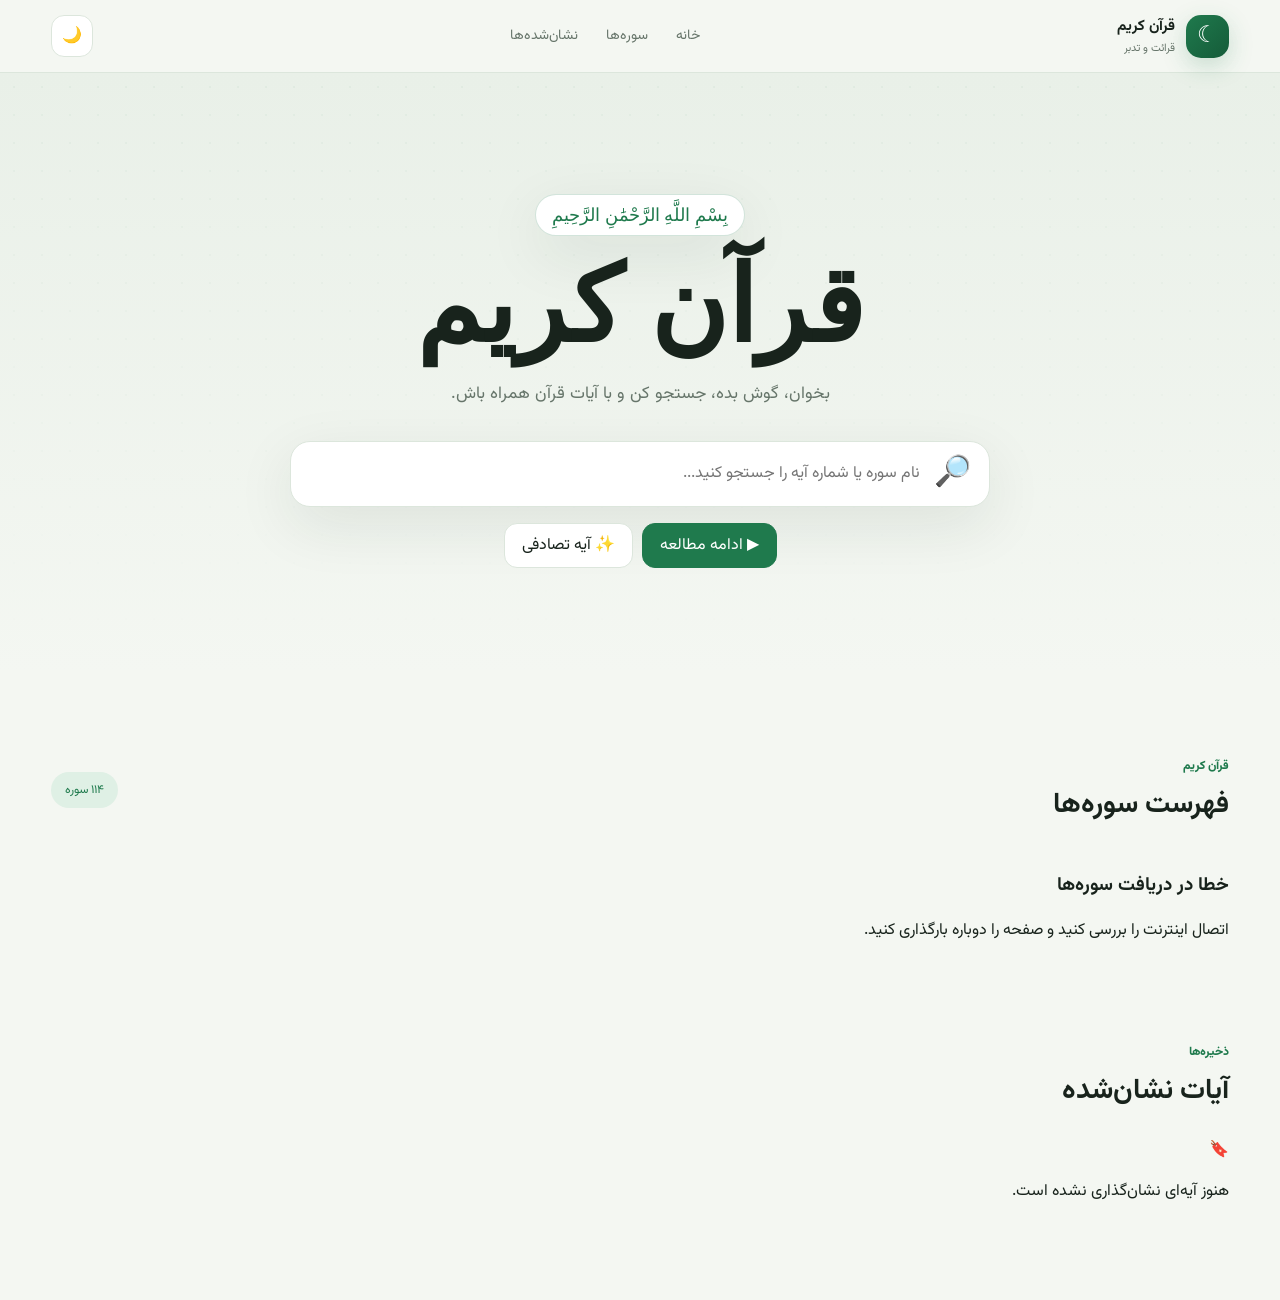
==== commit f42d9371: "Update index.html" ====
--- a/index.html
+++ b/index.html
@@ -1,14 +1,15 @@
 <!DOCTYPE html>
 <html lang="fa" dir="rtl">
+
 <head>
     <meta charset="UTF-8">
-    <meta name="viewport" content="width=device-width, initial-scale=1">
-
-    <title>قرآن کریم | تلاوت و تدبر</title>
+    <meta name="viewport" content="width=device-width, initial-scale=1.0">
+
+    <title>قرآن کریم | تلاوت، ترجمه و جستجو</title>
 
     <meta
         name="description"
-        content="قرآن کریم با تلاوت، ترجمه فارسی، جستجوی عربی و فارسی، انتخاب قاری و نشان‌گذاری آیات."
+        content="قرآن کریم با امکان جستجوی سوره و آیه، ترجمه، صوت قاری، نشانه‌گذاری و ادامه مطالعه."
     >
 
     <link rel="stylesheet" href="200.css">
@@ -25,20 +26,24 @@
 
     <div class="header-inner">
 
-        <a href="#home" class="brand">
+        <a href="#" class="brand">
             <span class="brand-icon">☾</span>
 
-            <span>
+            <div>
                 <strong>قرآن کریم</strong>
-                <small>تلاوت و تدبر</small>
-            </span>
+                <small>قرائت و تدبر</small>
+            </div>
         </a>
 
-        <nav id="nav" class="nav">
+
+        <nav class="nav">
+
             <a href="#home">خانه</a>
             <a href="#surahs">سوره‌ها</a>
             <a href="#bookmarks">نشان‌شده‌ها</a>
+
         </nav>
+
 
         <div class="header-actions">
 
@@ -46,18 +51,20 @@
                 id="themeButton"
                 class="icon-button"
                 type="button"
-                aria-label="تغییر حالت شب"
-            >
+                aria-label="تغییر حالت شب">
+
                 🌙
+
             </button>
 
             <button
                 id="menuButton"
-                class="icon-button menu-button"
+                class="menu-button"
                 type="button"
-                aria-label="منوی سایت"
-            >
+                aria-label="منو">
+
                 ☰
+
             </button>
 
         </div>
@@ -69,81 +76,59 @@
 
 <main>
 
-<section id="home" class="hero">
-
-    <div class="hero-orb orb-one"></div>
-    <div class="hero-orb orb-two"></div>
+<!-- ================= HERO ================= -->
+
+<section class="hero" id="home">
 
     <div class="hero-content">
 
         <span class="hero-badge">
-            بِسْمِ اللّٰهِ الرَّحْمٰنِ الرَّحِيمِ
+            بِسْمِ اللَّهِ الرَّحْمَٰنِ الرَّحِيمِ
         </span>
 
-        <h1>قرآن کریم</h1>
+        <h1>
+            قرآن کریم
+        </h1>
 
         <p>
-            بخوان، گوش بده، جستجو کن و با کلام خدا همراه باش.
+            بخوان، گوش بده، جستجو کن و با آیات قرآن همراه باش.
         </p>
 
+
         <div class="search-box">
 
-            <span>⌕</span>
+            <span>🔎</span>
 
             <input
                 id="searchInput"
                 type="search"
-                placeholder="نام یا شماره سوره..."
+                placeholder="نام سوره یا شماره آیه را جستجو کنید..."
                 autocomplete="off"
             >
 
         </div>
+
 
         <div class="quick-actions">
 
             <button
                 id="continueButton"
                 class="quick-button primary"
-                type="button"
-            >
+                type="button">
+
                 ▶ ادامه مطالعه
+
             </button>
 
             <button
                 id="randomButton"
                 class="quick-button"
-                type="button"
-            >
+                type="button">
+
                 ✨ آیه تصادفی
+
             </button>
 
-            <button
-                id="openSearchButton"
-                class="quick-button"
-                type="button"
-            >
-                🔎 جستجوی آیه
-            </button>
-
-        </div>
-
-        <div class="hero-stats">
-
-            <div>
-                <strong>۱۱۴</strong>
-                <span>سوره</span>
-            </div>
-
-            <div>
-                <strong>۶۲۳۶</strong>
-                <span>آیه</span>
-            </div>
-
-            <div>
-                <strong>۳۰</strong>
-                <span>جزء</span>
-            </div>
-
         </div>
 
     </div>
@@ -151,71 +136,113 @@
 </section>
 
 
-<section id="surahs" class="section">
+<!-- ================= SURAH LIST ================= -->
+
+<section
+    class="section"
+    id="surahs">
 
     <div class="section-heading">
 
         <div>
-            <span class="section-label">قرآن کریم</span>
-            <h2>فهرست سوره‌ها</h2>
-        </div>
-
-        <span id="surahCount" class="result-count">
-            در حال بارگذاری
+
+            <span class="section-label">
+                قرآن کریم
+            </span>
+
+            <h2>
+                فهرست سوره‌ها
+            </h2>
+
+        </div>
+
+        <span
+            id="surahCount"
+            class="result-count">
+            ۱۱۴ سوره
         </span>
 
     </div>
 
-    <div id="surahGrid" class="surah-grid"></div>
-
-    <div id="noResults" class="empty-message hidden">
-        <div class="empty-icon">🔎</div>
-        <h3>چیزی پیدا نشد</h3>
-        <p>نام، شماره یا نام عربی سوره را بررسی کنید.</p>
+
+    <div
+        id="surahGrid"
+        class="surah-grid">
+
+    </div>
+
+
+    <div
+        id="noResults"
+        class="no-results hidden">
+
+        <div>🔎</div>
+
+        <h3>
+            چیزی پیدا نشد
+        </h3>
+
+        <p>
+            نام یا شماره سوره را بررسی کنید.
+        </p>
+
     </div>
 
 </section>
 
 
-<section id="bookmarks" class="section">
+<!-- ================= BOOKMARKS ================= -->
+
+<section
+    class="section bookmarks-section"
+    id="bookmarks">
 
     <div class="section-heading">
 
         <div>
-            <span class="section-label">ذخیره‌ها</span>
-            <h2>آیات نشان‌شده</h2>
-        </div>
-
-        <button
-            id="clearBookmarks"
-            class="text-button"
-            type="button"
-        >
-            حذف همه
-        </button>
-
-    </div>
-
-    <div id="bookmarkList" class="bookmark-list"></div>
+
+            <span class="section-label">
+                ذخیره‌ها
+            </span>
+
+            <h2>
+                آیات نشان‌شده
+            </h2>
+
+        </div>
+
+    </div>
+
+
+    <div
+        id="bookmarkList"
+        class="bookmark-list">
+
+    </div>
 
 </section>
 
+
 </main>
 
 
-<!-- SURAH MODAL -->
-
-<div id="surahModal" class="modal">
+<!-- ================= SURAH MODAL ================= -->
+
+<div
+    id="surahModal"
+    class="modal">
 
     <div class="modal-box surah-modal-box">
 
         <button
             id="closeSurah"
             class="close-button"
-            type="button"
-        >
+            type="button">
+
             ×
+
         </button>
+
 
         <div class="surah-header">
 
@@ -223,100 +250,63 @@
 
                 <span
                     id="modalSurahNumber"
-                    class="surah-number-large"
-                >
+                    class="surah-number-large">
                     ۱
                 </span>
 
                 <div>
-                    <h2 id="modalSurahName">سوره</h2>
-                    <p id="modalSurahInfo">در حال بارگذاری...</p>
+
+                    <h2 id="modalSurahName">
+                        سوره
+                    </h2>
+
+                    <p id="modalSurahInfo">
+                        در حال بارگذاری...
+                    </p>
+
                 </div>
 
             </div>
 
+
             <div class="surah-tools">
 
-                <label>
-                    <span>مترجم</span>
-
-                    <select id="translationSelect">
-                        <option value="loading">
-                            در حال دریافت...
-                        </option>
-                    </select>
-                </label>
-
-                <label>
-                    <span>قاری</span>
-
-                    <select id="reciterSelect">
-                        <option value="loading">
-                            در حال دریافت...
-                        </option>
-                    </select>
-                </label>
-
-            </div>
-
-        </div>
-
-
-        <div class="audio-panel">
-
-            <div class="audio-panel-info">
-
-                <strong>تلاوت سوره</strong>
-
-                <span id="audioStatus">
-                    برای شروع، دکمه پخش را بزنید.
-                </span>
-
-            </div>
-
-            <div class="audio-controls">
-
-                <button
-                    id="previousAyahButton"
-                    class="audio-control"
-                    type="button"
-                    title="آیه قبل"
-                >
-                    ⏮
-                </button>
+                <select
+                    id="translationSelect"
+                    aria-label="انتخاب مترجم">
+
+                    <option value="">
+                        بدون ترجمه
+                    </option>
+
+                    <option value="fa.makarem">
+                        ترجمه مکارم شیرازی
+                    </option>
+
+                    <option value="fa.ansarian">
+                        ترجمه حسین انصاریان
+                    </option>
+
+                </select>
+
 
                 <button
                     id="surahAudioButton"
-                    class="audio-main-button"
-                    type="button"
-                >
-                    ▶ پخش
+                    class="audio-button"
+                    type="button">
+
+                    🎧 پخش سوره
+
                 </button>
 
-                <button
-                    id="stopAudioButton"
-                    class="audio-control stop"
-                    type="button"
-                    title="توقف"
-                >
-                    ■
-                </button>
-
-                <button
-                    id="nextAyahButton"
-                    class="audio-control"
-                    type="button"
-                    title="آیه بعد"
-                >
-                    ⏭
-                </button>
-
             </div>
 
         </div>
 
 
-        <div id="surahLoading" class="loading">
+        <div
+            id="surahLoading"
+            class="loading">
 
             <div class="spinner"></div>
 
@@ -327,69 +317,48 @@
         </div>
 
 
-        <div id="ayahContainer" class="ayah-container"></div>
+        <div
+            id="ayahContainer"
+            class="ayah-container">
+
+        </div>
 
     </div>
 
 </div>
 
 
-<!-- SEARCH MODAL -->
-
-<div id="searchModal" class="modal">
+<!-- ================= AYAH SEARCH MODAL ================= -->
+
+<div
+    id="searchModal"
+    class="modal">
 
     <div class="modal-box search-modal-box">
 
         <button
             id="closeSearch"
             class="close-button"
-            type="button"
-        >
+            type="button">
+
             ×
+
         </button>
 
+
         <div class="modal-title">
 
             <span class="section-label">
-                جستجوی هوشمند
+                جستجو
             </span>
 
             <h2>
-                جستجوی آیات قرآن
+                نتایج جستجوی آیات
             </h2>
 
             <p>
-                عربی یا فارسی جستجو کنید. برای آدرس مستقیم از ۲:۲۵۵ استفاده کنید.
+                عبارت موردنظر خود را در قرآن پیدا کنید.
             </p>
-
-        </div>
-
-
-        <div class="search-tabs">
-
-            <button
-                class="search-tab active"
-                data-search="smart"
-                type="button"
-            >
-                همه
-            </button>
-
-            <button
-                class="search-tab"
-                data-search="arabic"
-                type="button"
-            >
-                عربی
-            </button>
-
-            <button
-                class="search-tab"
-                data-search="persian"
-                type="button"
-            >
-                فارسی
-            </button>
 
         </div>
 
@@ -399,76 +368,71 @@
             <input
                 id="ayahSearchInput"
                 type="search"
-                placeholder="مثلاً: صبر، رحمت، الله، ۲:۲۵۵"
-                autocomplete="off"
+                placeholder="مثلاً: الله، نماز، صبر..."
             >
 
             <button
                 id="ayahSearchButton"
-                type="button"
-            >
+                type="button">
+
                 جستجو
+
             </button>
 
-        </div>
-
-        <div
-            id="searchHint"
-            class="search-hint"
-        >
-            جستجوی فارسی در ترجمه انتخاب‌شده انجام می‌شود.
-        </div>
-
-
-        <div
-            id="searchLoading"
-            class="loading hidden"
-        >
-            <div class="spinner"></div>
-            <p>در حال جستجو...</p>
         </div>
 
 
         <div
             id="searchResults"
-            class="search-results"
-        ></div>
+            class="search-results">
+
+        </div>
 
     </div>
 
 </div>
 
 
-<!-- CONTINUE MODAL -->
-
-<div id="continueModal" class="modal">
+<!-- ================= CONTINUE MODAL ================= -->
+
+<div
+    id="continueModal"
+    class="modal">
 
     <div class="modal-box small-modal">
 
         <button
             id="closeContinue"
             class="close-button"
-            type="button"
-        >
+            type="button">
+
             ×
+
         </button>
+
 
         <div class="continue-icon">
             ▶
         </div>
 
-        <h2>ادامه مطالعه</h2>
+
+        <h2>
+            ادامه مطالعه
+        </h2>
+
 
         <p id="continueText">
-            هنوز مطالعه‌ای ذخیره نشده است.
+            آخرین آیه‌ای ذخیره نشده است.
         </p>
+
 
         <button
             id="openContinue"
             class="main-button"
-            type="button"
-        >
-            باز کردن
+            type="button">
+
+            باز کردن آیه
+
         </button>
 
     </div>
@@ -476,9 +440,14 @@
 </div>
 
 
-<div id="toast" class="toast"></div>
-
-<audio id="quranAudio" preload="none"></audio>
+<!-- ================= TOAST ================= -->
+
+<div
+    id="toast"
+    class="toast">
+
+</div>
+
 
 <script src="201.js"></script>
 
--- a/200.css
+++ b/200.css
@@ -1,27 +1,33 @@
 :root {
-    --bg: #f6f5f1;
+    --bg: #f4f7f2;
+    --bg-soft: #e9f0e8;
     --surface: #ffffff;
-    --surface-2: #f1f4ee;
-    --text: #18221b;
-    --muted: #6d766f;
-    --primary: #197a4b;
-    --primary-dark: #125d38;
-    --border: #e2e5df;
-    --shadow: 0 12px 35px rgba(0, 0, 0, .08);
-    --header-bg: rgba(246, 245, 241, .88);
+    --surface-soft: #f7faf6;
+    --text: #18231c;
+    --muted: #66756a;
+    --primary: #1f7a4d;
+    --primary-dark: #155b39;
+    --primary-soft: #dff0e5;
+    --gold: #c8a86b;
+    --border: #dce6dc;
+    --shadow: 0 18px 60px rgba(20, 47, 31, .09);
+    --header: rgba(244, 247, 242, .82);
 }
 
 body.dark {
-    --bg: #101512;
-    --surface: #19201b;
-    --surface-2: #222b24;
-    --text: #f1f5ef;
-    --muted: #a7afa8;
-    --primary: #55c27d;
-    --primary-dark: #3eaa65;
-    --border: #303b32;
-    --shadow: 0 12px 35px rgba(0, 0, 0, .28);
-    --header-bg: rgba(16, 21, 18, .9);
+    --bg: #0d1510;
+    --bg-soft: #142119;
+    --surface: #17231b;
+    --surface-soft: #1c2b20;
+    --text: #f1f6f1;
+    --muted: #a5b4a8;
+    --primary: #5aca84;
+    --primary-dark: #39a767;
+    --primary-soft: rgba(90, 202, 132, .14);
+    --gold: #dfc17f;
+    --border: #2b3d30;
+    --shadow: 0 20px 70px rgba(0, 0, 0, .35);
+    --header: rgba(13, 21, 16, .84);
 }
 
 * {
@@ -34,10 +40,15 @@
 
 body {
     margin: 0;
+    background: var(--bg);
+    color: var(--text);
     font-family: "Vazirmatn", sans-serif;
-    background: var(--bg);
-    color: var(--text);
-    transition: .25s;
+    transition: background .25s, color .25s;
+}
+
+body::selection {
+    background: var(--primary);
+    color: white;
 }
 
 button,
@@ -50,6 +61,11 @@
     cursor: pointer;
 }
 
+button:disabled {
+    opacity: .55;
+    cursor: not-allowed;
+}
+
 .hidden {
     display: none !important;
 }
@@ -60,38 +76,43 @@
     position: sticky;
     top: 0;
     z-index: 50;
-    background: var(--header-bg);
-    backdrop-filter: blur(12px);
+    background: var(--header);
+    backdrop-filter: blur(18px);
     border-bottom: 1px solid var(--border);
 }
 
 .header-inner {
-    width: min(1180px, 92%);
-    min-height: 70px;
+    width: min(1200px, 92%);
+    min-height: 72px;
     margin: auto;
     display: flex;
     align-items: center;
     justify-content: space-between;
-    gap: 20px;
+    gap: 25px;
 }
 
 .brand {
     display: flex;
     align-items: center;
-    gap: 10px;
+    gap: 11px;
     color: var(--text);
     text-decoration: none;
 }
 
 .brand-icon {
-    width: 42px;
-    height: 42px;
+    width: 43px;
+    height: 43px;
     display: grid;
     place-items: center;
-    background: var(--primary);
     color: white;
-    border-radius: 50%;
-    font-size: 22px;
+    background: linear-gradient(
+        135deg,
+        var(--primary),
+        var(--primary-dark)
+    );
+    border-radius: 15px;
+    font-size: 23px;
+    box-shadow: 0 8px 25px rgba(31, 122, 77, .22);
 }
 
 .brand strong,
@@ -99,19 +120,38 @@
     display: block;
 }
 
+.brand strong {
+    font-size: 15px;
+}
+
 .brand small {
-    color: var(--muted);
-    font-size: 12px;
+    margin-top: 2px;
+    color: var(--muted);
+    font-size: 11px;
 }
 
 .nav {
     display: flex;
-    gap: 25px;
+    align-items: center;
+    gap: 28px;
 }
 
 .nav a {
+    position: relative;
     color: var(--muted);
     text-decoration: none;
+    font-size: 14px;
+}
+
+.nav a::after {
+    content: "";
+    position: absolute;
+    right: 0;
+    bottom: -8px;
+    width: 0;
+    height: 2px;
+    background: var(--primary);
+    border-radius: 5px;
     transition: .2s;
 }
 
@@ -119,20 +159,22 @@
     color: var(--primary);
 }
 
+.nav a:hover::after {
+    width: 100%;
+}
+
 .header-actions {
     display: flex;
     gap: 8px;
 }
 
-.icon-button,
-.menu-button {
+.icon-button {
     width: 42px;
     height: 42px;
     border: 1px solid var(--border);
+    border-radius: 13px;
+    color: var(--text);
     background: var(--surface);
-    color: var(--text);
-    border-radius: 12px;
-    font-size: 18px;
 }
 
 .menu-button {
@@ -142,52 +184,121 @@
 /* HERO */
 
 .hero {
-    padding: 80px 20px;
+    position: relative;
+    overflow: hidden;
+    min-height: 600px;
+    padding: 105px 20px 90px;
+    display: grid;
+    place-items: center;
     background:
-        radial-gradient(circle at 50% 0%, rgba(25, 122, 75, .18), transparent 45%);
+        linear-gradient(
+            180deg,
+            var(--bg-soft),
+            var(--bg)
+        );
+}
+
+.hero::before {
+    content: "";
+    position: absolute;
+    inset: 0;
+    background-image:
+        radial-gradient(
+            circle at center,
+            rgba(31, 122, 77, .04) 1px,
+            transparent 1px
+        );
+    background-size: 28px 28px;
+    mask-image:
+        linear-gradient(
+            to bottom,
+            black,
+            transparent
+        );
+}
+
+.hero-orb {
+    position: absolute;
+    border-radius: 50%;
+    filter: blur(5px);
+    pointer-events: none;
+}
+
+.orb-one {
+    width: 340px;
+    height: 340px;
+    top: -140px;
+    right: 10%;
+    background: rgba(31, 122, 77, .12);
+}
+
+.orb-two {
+    width: 260px;
+    height: 260px;
+    left: 7%;
+    bottom: 40px;
+    background: rgba(200, 168, 107, .10);
 }
 
 .hero-content {
-    max-width: 800px;
+    position: relative;
+    z-index: 1;
+    width: min(850px, 100%);
+    text-align: center;
+}
+
+.hero-badge {
+    display: inline-block;
+    padding: 9px 16px;
+    border: 1px solid rgba(31, 122, 77, .2);
+    border-radius: 50px;
+    color: var(--primary);
+    background: var(--surface);
+    box-shadow: var(--shadow);
+    font-family: "Amiri", serif;
+    font-size: 18px;
+}
+
+.hero h1 {
+    margin: 18px 0 0;
+    font-family: "Amiri", serif;
+    font-size: clamp(58px, 9vw, 105px);
+    line-height: 1;
+    font-weight: 700;
+    color: var(--text);
+}
+
+.hero p {
+    max-width: 600px;
+    margin: 18px auto 30px;
+    color: var(--muted);
+    font-size: 17px;
+    line-height: 2;
+}
+
+.search-box {
+    width: min(700px, 100%);
+    min-height: 66px;
     margin: auto;
-    text-align: center;
-}
-
-.hero-badge,
-.section-label {
+    display: flex;
+    align-items: center;
+    gap: 12px;
+    padding: 7px 18px;
+    background: var(--surface);
+    border: 1px solid var(--border);
+    border-radius: 20px;
+    box-shadow: var(--shadow);
+}
+
+.search-box span {
     color: var(--primary);
-    font-weight: 700;
-    font-size: 14px;
-}
-
-.hero h1 {
-    font-family: "Amiri", serif;
-    font-size: clamp(52px, 8vw, 90px);
-    margin: 12px 0 0;
-}
-
-.hero p {
-    color: var(--muted);
-    font-size: 18px;
-    margin: 10px auto 28px;
-}
-
-.search-box {
-    max-width: 680px;
-    margin: auto;
-    display: flex;
-    align-items: center;
-    gap: 10px;
-    background: var(--surface);
-    padding: 6px 16px;
-    border: 1px solid var(--border);
-    border-radius: 18px;
-    box-shadow: var(--shadow);
+    font-size: 30px;
 }
 
 .search-box input {
     width: 100%;
-    height: 52px;
+    min-width: 0;
+    height: 50px;
     border: 0;
     outline: 0;
     background: transparent;
@@ -195,98 +306,156 @@
 }
 
 .quick-actions {
-    margin-top: 18px;
+    margin-top: 16px;
     display: flex;
     justify-content: center;
-    gap: 10px;
     flex-wrap: wrap;
+    gap: 9px;
 }
 
 .quick-button,
 .main-button,
-.audio-button,
-.stop-button,
-.clear-button,
+.audio-main-button,
+.audio-control,
+.ayah-search button,
+.text-button {
+    min-height: 45px;
+    border-radius: 13px;
+    border: 1px solid var(--border);
+    padding: 0 17px;
+    color: var(--text);
+    background: var(--surface);
+    transition: transform .2s, box-shadow .2s;
+}
+
+.quick-button:hover,
+.main-button:hover,
+.audio-main-button:hover,
+.audio-control:hover {
+    transform: translateY(-2px);
+}
+
+.quick-button.primary,
+.main-button,
+.audio-main-button,
 .ayah-search button {
-    border: 0;
-    border-radius: 12px;
-    padding: 12px 17px;
-    background: var(--surface);
-    color: var(--text);
-    border: 1px solid var(--border);
-    transition: .2s;
-}
-
-.quick-button:hover,
-.clear-button:hover {
-    transform: translateY(-2px);
-}
-
-.primary,
-.main-button,
-.audio-button,
-.ayah-search button {
+    border-color: var(--primary);
     background: var(--primary);
     color: white;
-    border-color: var(--primary);
-}
-
-.stop-button {
-    background: #d95252;
-    color: white;
-    border-color: #d95252;
+}
+
+.hero-stats {
+    max-width: 500px;
+    margin: 42px auto 0;
+    display: grid;
+    grid-template-columns: repeat(3, 1fr);
+    background: rgba(255, 255, 255, .42);
+    border: 1px solid var(--border);
+    border-radius: 20px;
+    backdrop-filter: blur(10px);
+}
+
+body.dark .hero-stats {
+    background: rgba(23, 35, 27, .5);
+}
+
+.hero-stats div {
+    padding: 17px 10px;
+}
+
+.hero-stats div + div {
+    border-right: 1px solid var(--border);
+}
+
+.hero-stats strong,
+.hero-stats span {
+    display: block;
+}
+
+.hero-stats strong {
+    color: var(--primary);
+    font-size: 20px;
+}
+
+.hero-stats span {
+    margin-top: 3px;
+    color: var(--muted);
+    font-size: 12px;
 }
 
 /* SECTIONS */
 
 .section {
-    width: min(1180px, 92%);
-    margin: 70px auto;
+    width: min(1200px, 92%);
+    margin: 80px auto;
 }
 
 .section-heading {
     display: flex;
+    justify-content: space-between;
     align-items: center;
-    justify-content: space-between;
-    gap: 15px;
+    gap: 20px;
     margin-bottom: 25px;
+}
+
+.section-label {
+    color: var(--primary);
+    font-size: 12px;
+    font-weight: 800;
 }
 
 .section-heading h2 {
     margin: 5px 0 0;
+    font-size: 28px;
 }
 
 .result-count {
-    background: var(--surface-2);
-    color: var(--muted);
-    padding: 8px 13px;
-    border-radius: 20px;
-    font-size: 13px;
-}
-
-.clear-button {
-    color: #d94c4c;
-}
-
-/* SURAH */
+    padding: 9px 14px;
+    border-radius: 30px;
+    background: var(--primary-soft);
+    color: var(--primary);
+    font-size: 12px;
+}
+
+.text-button {
+    min-height: 40px;
+    color: #d34d4d;
+    background: transparent;
+}
+
+/* SURAH GRID */
 
 .surah-grid {
     display: grid;
     grid-template-columns: repeat(3, 1fr);
-    gap: 14px;
+    gap: 13px;
 }
 
 .surah-card {
+    position: relative;
     width: 100%;
+    overflow: hidden;
+    display: flex;
+    align-items: center;
+    gap: 13px;
+    padding: 18px;
     text-align: right;
-    display: flex;
-    align-items: center;
-    gap: 12px;
-    padding: 17px;
-    border: 1px solid var(--border);
+    color: var(--text);
     background: var(--surface);
-    color: var(--text);
-    border-radius: 16px;
+    border: 1px solid var(--border);
+    border-radius: 19px;
+    transition: .25s;
+}
+
+.surah-card::before {
+    content: "";
+    position: absolute;
+    top: 0;
+    right: 0;
+    width: 4px;
+    height: 100%;
+    background: var(--primary);
+    opacity: 0;
     transition: .2s;
 }
 
@@ -296,16 +465,21 @@
     box-shadow: var(--shadow);
 }
 
+.surah-card:hover::before {
+    opacity: 1;
+}
+
 .surah-number {
-    width: 38px;
-    height: 38px;
+    width: 42px;
+    height: 42px;
     flex: 0 0 auto;
     display: grid;
     place-items: center;
-    border-radius: 12px;
-    background: var(--surface-2);
+    border-radius: 14px;
     color: var(--primary);
-    font-weight: 700;
+    background: var(--primary-soft);
+    font-weight: 800;
+    font-size: 13px;
 }
 
 .surah-card-info {
@@ -318,15 +492,16 @@
 }
 
 .surah-card-info small {
-    color: var(--muted);
-    margin-top: 3px;
+    margin-top: 4px;
+    color: var(--muted);
+    font-size: 11px;
 }
 
 .surah-name-arabic {
     margin-right: auto;
+    color: var(--primary);
     font-family: "Amiri", serif;
-    font-size: 24px;
-    color: var(--primary);
+    font-size: 25px;
 }
 
 /* MODAL */
@@ -337,8 +512,8 @@
     z-index: 100;
     display: none;
     padding: 20px;
-    background: rgba(0, 0, 0, .6);
-    overflow-y: auto;
+    background: rgba(7, 15, 10, .66);
+    backdrop-filter: blur(7px);
 }
 
 .modal.active {
@@ -349,40 +524,39 @@
 
 .modal-box {
     position: relative;
-    width: min(100%, 850px);
+    width: min(100%, 940px);
     max-height: 92vh;
     overflow-y: auto;
+    padding: 30px;
+    color: var(--text);
     background: var(--surface);
-    color: var(--text);
-    border-radius: 22px;
-    padding: 28px;
-    box-shadow: var(--shadow);
-}
-
-.search-modal-box {
-    width: min(100%, 900px);
+    border: 1px solid var(--border);
+    border-radius: 25px;
+    box-shadow: 0 25px 100px rgba(0, 0, 0, .28);
 }
 
 .small-modal {
-    max-width: 440px;
+    width: min(100%, 440px);
     text-align: center;
 }
 
 .close-button {
-    position: absolute;
-    top: 14px;
-    left: 14px;
-    width: 40px;
-    height: 40px;
+    position: sticky;
+    top: 0;
+    float: left;
+    z-index: 5;
+    width: 42px;
+    height: 42px;
+    margin-left: 0;
     border: 0;
     border-radius: 50%;
-    background: var(--surface-2);
-    color: var(--text);
-    font-size: 28px;
+    color: var(--text);
+    background: var(--surface-soft);
+    font-size: 29px;
 }
 
 .surah-header {
-    padding-left: 45px;
+    padding-left: 52px;
 }
 
 .surah-title {
@@ -392,13 +566,18 @@
 }
 
 .surah-number-large {
-    width: 58px;
-    height: 58px;
+    width: 60px;
+    height: 60px;
     display: grid;
     place-items: center;
-    background: var(--primary);
+    flex: 0 0 auto;
     color: white;
-    border-radius: 17px;
+    background: linear-gradient(
+        135deg,
+        var(--primary),
+        var(--primary-dark)
+    );
+    border-radius: 19px;
     font-weight: 800;
 }
 
@@ -407,60 +586,104 @@
     margin: 0;
 }
 
+.surah-title h2 {
+    font-size: 27px;
+}
+
 .surah-title p {
-    color: var(--muted);
-    margin-top: 5px;
+    margin-top: 4px;
+    color: var(--muted);
+    font-size: 13px;
 }
 
 .surah-tools {
-    margin-top: 22px;
-    display: flex;
+    margin-top: 25px;
+    display: grid;
+    grid-template-columns: repeat(2, 1fr);
     gap: 12px;
-    flex-wrap: wrap;
-    align-items: end;
 }
 
 .surah-tools label {
-    display: flex;
-    flex-direction: column;
+    display: grid;
     gap: 6px;
-    color: var(--muted);
-    font-size: 13px;
+}
+
+.surah-tools label span {
+    color: var(--muted);
+    font-size: 12px;
 }
 
 .surah-tools select {
-    min-height: 45px;
-    min-width: 175px;
-    padding: 8px;
-    border: 1px solid var(--border);
-    background: var(--surface-2);
-    color: var(--text);
-    border-radius: 10px;
+    min-width: 0;
+    height: 48px;
+    padding: 0 12px;
+    color: var(--text);
+    background: var(--surface-soft);
+    border: 1px solid var(--border);
+    border-radius: 12px;
+}
+
+/* AUDIO */
+
+.audio-panel {
+    margin-top: 24px;
+    padding: 16px;
+    display: flex;
+    justify-content: space-between;
+    align-items: center;
+    gap: 18px;
+    color: var(--text);
+    background:
+        linear-gradient(
+            135deg,
+            var(--primary-soft),
+            transparent
+        ),
+        var(--surface-soft);
+    border: 1px solid var(--border);
+    border-radius: 18px;
+}
+
+.audio-panel-info {
+    display: grid;
+    gap: 5px;
+}
+
+.audio-panel-info span {
+    color: var(--muted);
+    font-size: 12px;
 }
 
 .audio-controls {
     display: flex;
+    align-items: center;
     gap: 8px;
 }
 
-.audio-status {
-    margin-top: 20px;
-    padding: 12px 15px;
-    background: var(--surface-2);
-    color: var(--muted);
-    border-radius: 12px;
-    font-size: 14px;
-}
+.audio-main-button {
+    min-width: 110px;
+}
+
+.audio-control {
+    width: 44px;
+    padding: 0;
+}
+
+.audio-control.stop {
+    color: #d64d4d;
+}
+
+/* AYAH */
 
 .loading {
+    padding: 50px 20px;
     text-align: center;
-    padding: 45px;
     color: var(--muted);
 }
 
 .spinner {
-    width: 35px;
-    height: 35px;
+    width: 37px;
+    height: 37px;
     margin: auto;
     border: 4px solid var(--border);
     border-top-color: var(--primary);
@@ -474,8 +697,6 @@
     }
 }
 
-/* AYAH */
-
 .ayah-container {
     margin-top: 22px;
     display: grid;
@@ -483,78 +704,200 @@
 }
 
 .ayah-card {
-    padding: 22px;
-    border: 1px solid var(--border);
-    border-radius: 16px;
+    position: relative;
+    padding: 23px;
     background: var(--surface);
+    border: 1px solid var(--border);
+    border-radius: 19px;
+    transition: .2s;
+}
+
+.ayah-card:hover {
+    border-color: rgba(31, 122, 77, .5);
 }
 
 .ayah-card.active-audio {
     border-color: var(--primary);
-    box-shadow: 0 0 0 2px rgba(25, 122, 75, .12);
+    box-shadow: 0 0 0 3px var(--primary-soft);
+}
+
+.ayah-card.last-read {
+    outline: 2px solid var(--gold);
+    outline-offset: 2px;
 }
 
 .ayah-top {
     display: flex;
+    align-items: center;
     justify-content: space-between;
+    gap: 15px;
+    margin-bottom: 17px;
+}
+
+.ayah-number {
+    color: var(--primary);
+    font-weight: 800;
+    font-size: 13px;
+}
+
+.ayah-actions {
+    display: flex;
+    gap: 7px;
+}
+
+.ayah-action {
+    width: 38px;
+    height: 38px;
+    padding: 0;
+    display: grid;
+    place-items: center;
+    border: 1px solid var(--border);
+    border-radius: 11px;
+    color: var(--text);
+    background: var(--surface-soft);
+}
+
+.ayah-action.saved {
+    color: white;
+    background: var(--primary);
+    border-color: var(--primary);
+}
+
+.ayah-arabic {
+    font-family: "Amiri", serif;
+    font-size: clamp(27px, 4vw, 38px);
+    line-height: 2.05;
+    text-align: justify;
+}
+
+.ayah-translation {
+    margin: 20px 0 0;
+    padding-top: 16px;
+    color: var(--muted);
+    border-top: 1px solid var(--border);
+    line-height: 2;
+    font-size: 14px;
+}
+
+/* SEARCH */
+
+.modal-title {
+    padding-left: 50px;
+}
+
+.modal-title h2 {
+    margin: 7px 0;
+}
+
+.modal-title p {
+    margin: 0;
+    color: var(--muted);
+    line-height: 1.9;
+}
+
+.search-tabs {
+    margin-top: 25px;
+    display: flex;
+    gap: 8px;
+}
+
+.search-tab {
+    min-height: 40px;
+    padding: 0 16px;
+    color: var(--muted);
+    background: var(--surface-soft);
+    border: 1px solid var(--border);
+    border-radius: 20px;
+}
+
+.search-tab.active {
+    color: white;
+    background: var(--primary);
+    border-color: var(--primary);
+}
+
+.ayah-search {
+    margin-top: 14px;
+    display: flex;
+    gap: 10px;
+}
+
+.ayah-search input {
+    width: 100%;
+    min-width: 0;
+    height: 50px;
+    padding: 0 14px;
+    color: var(--text);
+    background: var(--surface-soft);
+    border: 1px solid var(--border);
+    border-radius: 14px;
+    outline: none;
+}
+
+.ayah-search input:focus {
+    border-color: var(--primary);
+}
+
+.search-hint {
+    margin-top: 10px;
+    color: var(--muted);
+    font-size: 12px;
+}
+
+.search-results {
+    margin-top: 20px;
+    display: grid;
+    gap: 12px;
+}
+
+.search-result {
+    width: 100%;
+    padding: 18px;
+    text-align: right;
+    color: var(--text);
+    background: var(--surface-soft);
+    border: 1px solid var(--border);
+    border-radius: 16px;
+}
+
+.search-result:hover {
+    border-color: var(--primary);
+}
+
+.search-result strong {
+    color: var(--primary);
+    font-size: 13px;
+}
+
+.search-result-arabic {
+    margin: 12px 0 0;
+    font-family: "Amiri", serif;
+    font-size: 25px;
+    line-height: 1.8;
+}
+
+.search-result-persian {
+    margin: 10px 0 0;
+    color: var(--muted);
+    line-height: 1.9;
+    font-size: 13px;
+}
+
+/* BOOKMARK */
+
+.bookmark-list {
+    display: grid;
+    gap: 12px;
+}
+
+.bookmark-item {
+    padding: 17px;
+    display: flex;
     align-items: center;
     gap: 15px;
-    margin-bottom: 18px;
-}
-
-.ayah-number {
-    color: var(--primary);
-    font-weight: 700;
-}
-
-.ayah-actions {
-    display: flex;
-    gap: 8px;
-}
-
-.bookmark-button,
-.play-ayah-button {
-    width: 40px;
-    height: 40px;
-    border: 1px solid var(--border);
-    background: var(--surface-2);
-    border-radius: 10px;
-}
-
-.bookmark-button.saved {
-    background: var(--primary);
-    color: white;
-    border-color: var(--primary);
-}
-
-.ayah-arabic {
-    font-family: "Amiri", serif;
-    font-size: clamp(25px, 4vw, 34px);
-    line-height: 2.2;
-    text-align: justify;
-}
-
-.ayah-translation {
-    margin: 18px 0 0;
-    padding-top: 15px;
-    border-top: 1px solid var(--border);
-    color: var(--muted);
-    line-height: 2;
-}
-
-.bookmark-list {
-    display: grid;
-    gap: 12px;
-}
-
-.bookmark-item {
-    display: flex;
-    align-items: center;
-    gap: 15px;
-    padding: 17px;
     background: var(--surface);
     border: 1px solid var(--border);
-    border-radius: 15px;
+    border-radius: 17px;
 }
 
 .bookmark-item-content {
@@ -562,84 +905,62 @@
     min-width: 0;
 }
 
+.bookmark-item strong {
+    color: var(--primary);
+}
+
 .bookmark-item p {
-    margin: 5px 0 0;
+    margin: 8px 0 0;
     color: var(--muted);
     white-space: nowrap;
     overflow: hidden;
     text-overflow: ellipsis;
 }
 
-.bookmark-item button {
-    border: 0;
-    padding: 9px 12px;
+.bookmark-actions {
+    display: flex;
+    gap: 7px;
+}
+
+.bookmark-actions button {
+    min-height: 38px;
+    padding: 0 12px;
+    border: 1px solid var(--border);
     border-radius: 10px;
-    background: var(--surface-2);
-    color: var(--text);
-}
-
-/* SEARCH */
-
-.ayah-search {
-    display: flex;
-    gap: 10px;
-    margin-top: 25px;
-}
-
-.ayah-search input {
-    flex: 1;
-    min-width: 0;
-    border: 1px solid var(--border);
-    background: var(--surface-2);
-    color: var(--text);
-    padding: 13px;
-    border-radius: 12px;
-    outline: 0;
-}
-
-.search-results {
-    margin-top: 22px;
-    display: grid;
-    gap: 12px;
-}
-
-.search-result {
-    text-align: right;
-    width: 100%;
-    padding: 18px;
-    background: var(--surface-2);
-    color: var(--text);
-    border: 1px solid var(--border);
-    border-radius: 14px;
-}
-
-.search-result strong {
-    color: var(--primary);
-}
-
-.search-result p {
-    margin: 10px 0 0;
-    font-family: "Amiri", serif;
-    font-size: 22px;
-    line-height: 1.8;
+    color: var(--text);
+    background: var(--surface-soft);
+}
+
+.empty-message {
+    padding: 50px 20px;
+    text-align: center;
+    color: var(--muted);
+}
+
+.empty-message h3 {
+    color: var(--text);
+}
+
+.empty-icon {
+    font-size: 35px;
 }
 
 /* CONTINUE */
 
 .continue-icon {
-    width: 70px;
-    height: 70px;
-    margin: 10px auto 15px;
+    width: 75px;
+    height: 75px;
+    margin: 10px auto 18px;
     display: grid;
     place-items: center;
     border-radius: 50%;
+    color: white;
     background: var(--primary);
-    color: white;
-    font-size: 25px;
+    font-size: 28px;
 }
 
 .small-modal h2 {
-    margin: 10px 0;
+    margin: 0;
 }
 
 .small-modal p {
@@ -650,15 +971,6 @@
 .main-button {
     margin-top: 12px;
     min-width: 160px;
-}
-
-/* EMPTY */
-
-.no-results,
-.empty-message {
-    text-align: center;
-    padding: 45px 20px;
-    color: var(--muted);
 }
 
 /* TOAST */
@@ -667,49 +979,56 @@
     position: fixed;
     left: 50%;
     bottom: 25px;
-    z-index: 200;
-    transform: translate(-50%, 120px);
-    background: var(--text);
-    color: var(--surface);
-    padding: 13px 20px;
-    border-radius: 12px;
+    z-index: 300;
+    max-width: calc(100% - 30px);
+    padding: 13px 19px;
+    color: white;
+    background: #15241a;
+    border-radius: 13px;
+    box-shadow: var(--shadow);
+    opacity: 0;
+    transform: translate(-50%, 130px);
     transition: .3s;
-    opacity: 0;
+    text-align: center;
 }
 
 .toast.show {
+    opacity: 1;
     transform: translate(-50%, 0);
-    opacity: 1;
 }
 
 /* MOBILE */
 
-@media (max-width: 800px) {
+@media (max-width: 850px) {
 
     .surah-grid {
         grid-template-columns: repeat(2, 1fr);
-    }
-
-    .surah-name-arabic {
-        display: none;
     }
 
     .nav {
         display: none;
         position: absolute;
-        top: 70px;
+        top: 68px;
         right: 4%;
         width: 92%;
-        padding: 15px;
-        flex-direction: column;
+        padding: 12px;
         background: var(--surface);
         border: 1px solid var(--border);
-        border-radius: 15px;
+        border-radius: 16px;
         box-shadow: var(--shadow);
     }
 
     .nav.active {
-        display: flex;
+        display: grid;
+        gap: 4px;
+    }
+
+    .nav a {
+        padding: 12px;
+    }
+
+    .nav a::after {
+        display: none;
     }
 
     .menu-button {
@@ -717,32 +1036,20 @@
     }
 
     .surah-tools {
+        grid-template-columns: 1fr;
+    }
+
+    .audio-panel {
+        align-items: stretch;
         flex-direction: column;
-        align-items: stretch;
-    }
-
-    .surah-tools label,
-    .surah-tools select {
-        width: 100%;
-    }
-
-    .audio-controls {
-        width: 100%;
-    }
-
-    .audio-controls button {
-        flex: 1;
-    }
-}
-
-@media (max-width: 520px) {
-
-    .header-inner {
+    }
+}
+
+@media (max-width: 560px) {
+
+    .header-inner,
+    .section {
         width: 94%;
-    }
-
-    .brand strong {
-        font-size: 14px;
     }
 
     .brand small {
@@ -750,11 +1057,16 @@
     }
 
     .hero {
-        padding: 55px 14px;
+        min-height: auto;
+        padding: 70px 15px 65px;
+    }
+
+    .hero-badge {
+        font-size: 14px;
     }
 
     .hero p {
-        font-size: 15px;
+        font-size: 14px;
     }
 
     .quick-actions {
@@ -766,37 +1078,64 @@
         width: 100%;
     }
 
+    .hero-stats {
+        margin-top: 28px;
+    }
+
     .section {
-        width: 94%;
-        margin: 45px auto;
+        margin: 55px auto;
+    }
+
+    .section-heading h2 {
+        font-size: 23px;
     }
 
     .surah-grid {
         grid-template-columns: 1fr;
     }
 
-    .surah-card {
-        padding: 15px;
+    .surah-name-arabic {
+        display: block;
     }
 
     .modal {
-        padding: 8px;
+        padding: 0;
+    }
+
+    .modal.active {
+        align-items: flex-end;
     }
 
     .modal-box {
         width: 100%;
-        min-height: 100%;
-        max-height: none;
-        border-radius: 18px;
-        padding: 18px;
-    }
-
-    .surah-header {
-        padding-left: 35px;
+        max-height: 96vh;
+        padding: 22px 16px;
+        border-radius: 24px 24px 0 0;
+    }
+
+    .surah-header,
+    .modal-title {
+        padding-left: 45px;
     }
 
     .surah-title h2 {
-        font-size: 21px;
+        font-size: 22px;
+    }
+
+    .surah-number-large {
+        width: 52px;
+        height: 52px;
+    }
+
+    .audio-controls {
+        width: 100%;
+        display: grid;
+        grid-template-columns: repeat(4, 1fr);
+    }
+
+    .audio-main-button {
+        min-width: 0;
+        grid-column: span 2;
     }
 
     .ayah-card {
@@ -804,19 +1143,27 @@
     }
 
     .ayah-arabic {
-        font-size: 27px;
+        font-size: 30px;
     }
 
     .ayah-search {
         flex-direction: column;
     }
 
-    .section-heading {
-        align-items: flex-start;
+    .ayah-search button {
+        width: 100%;
     }
 
     .bookmark-item {
-        align-items: flex-start;
+        align-items: stretch;
         flex-wrap: wrap;
     }
-}
+
+    .bookmark-actions {
+        width: 100%;
+    }
+
+    .bookmark-actions button {
+        flex: 1;
+    }
+}
